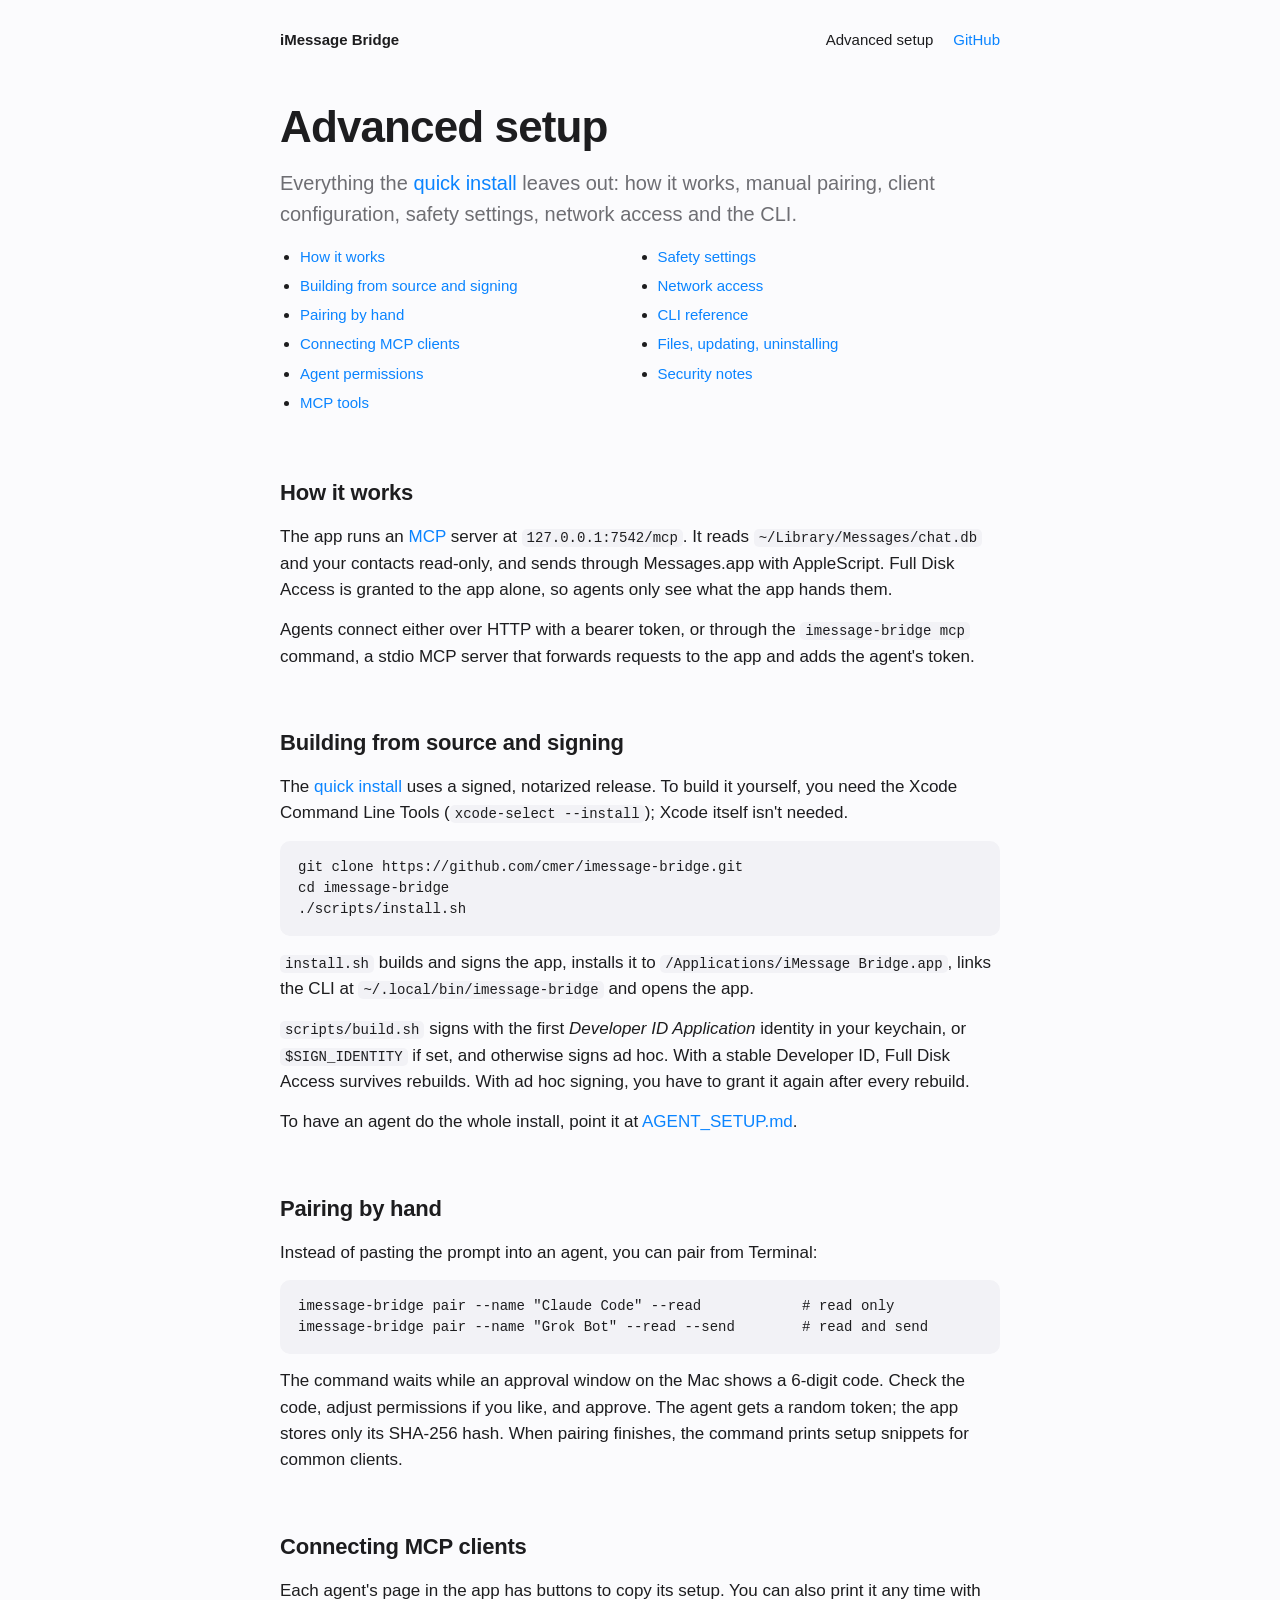
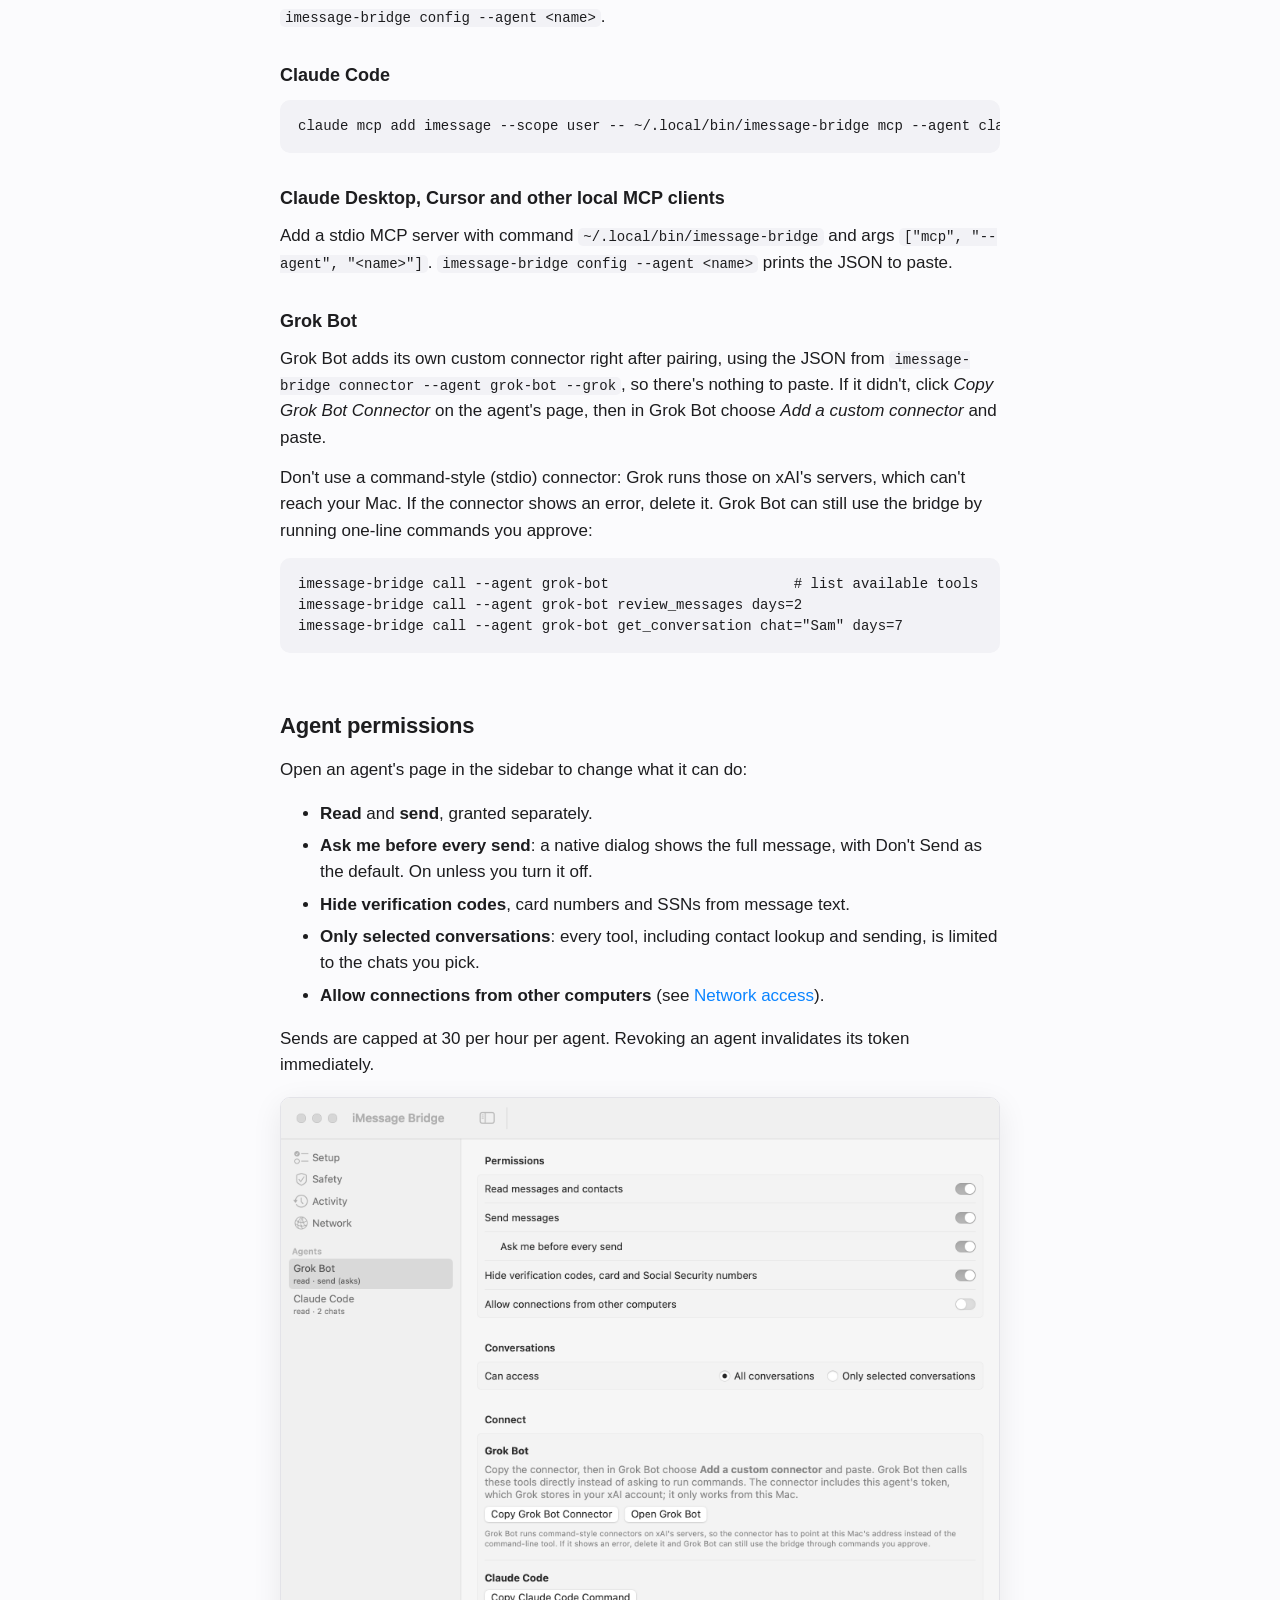
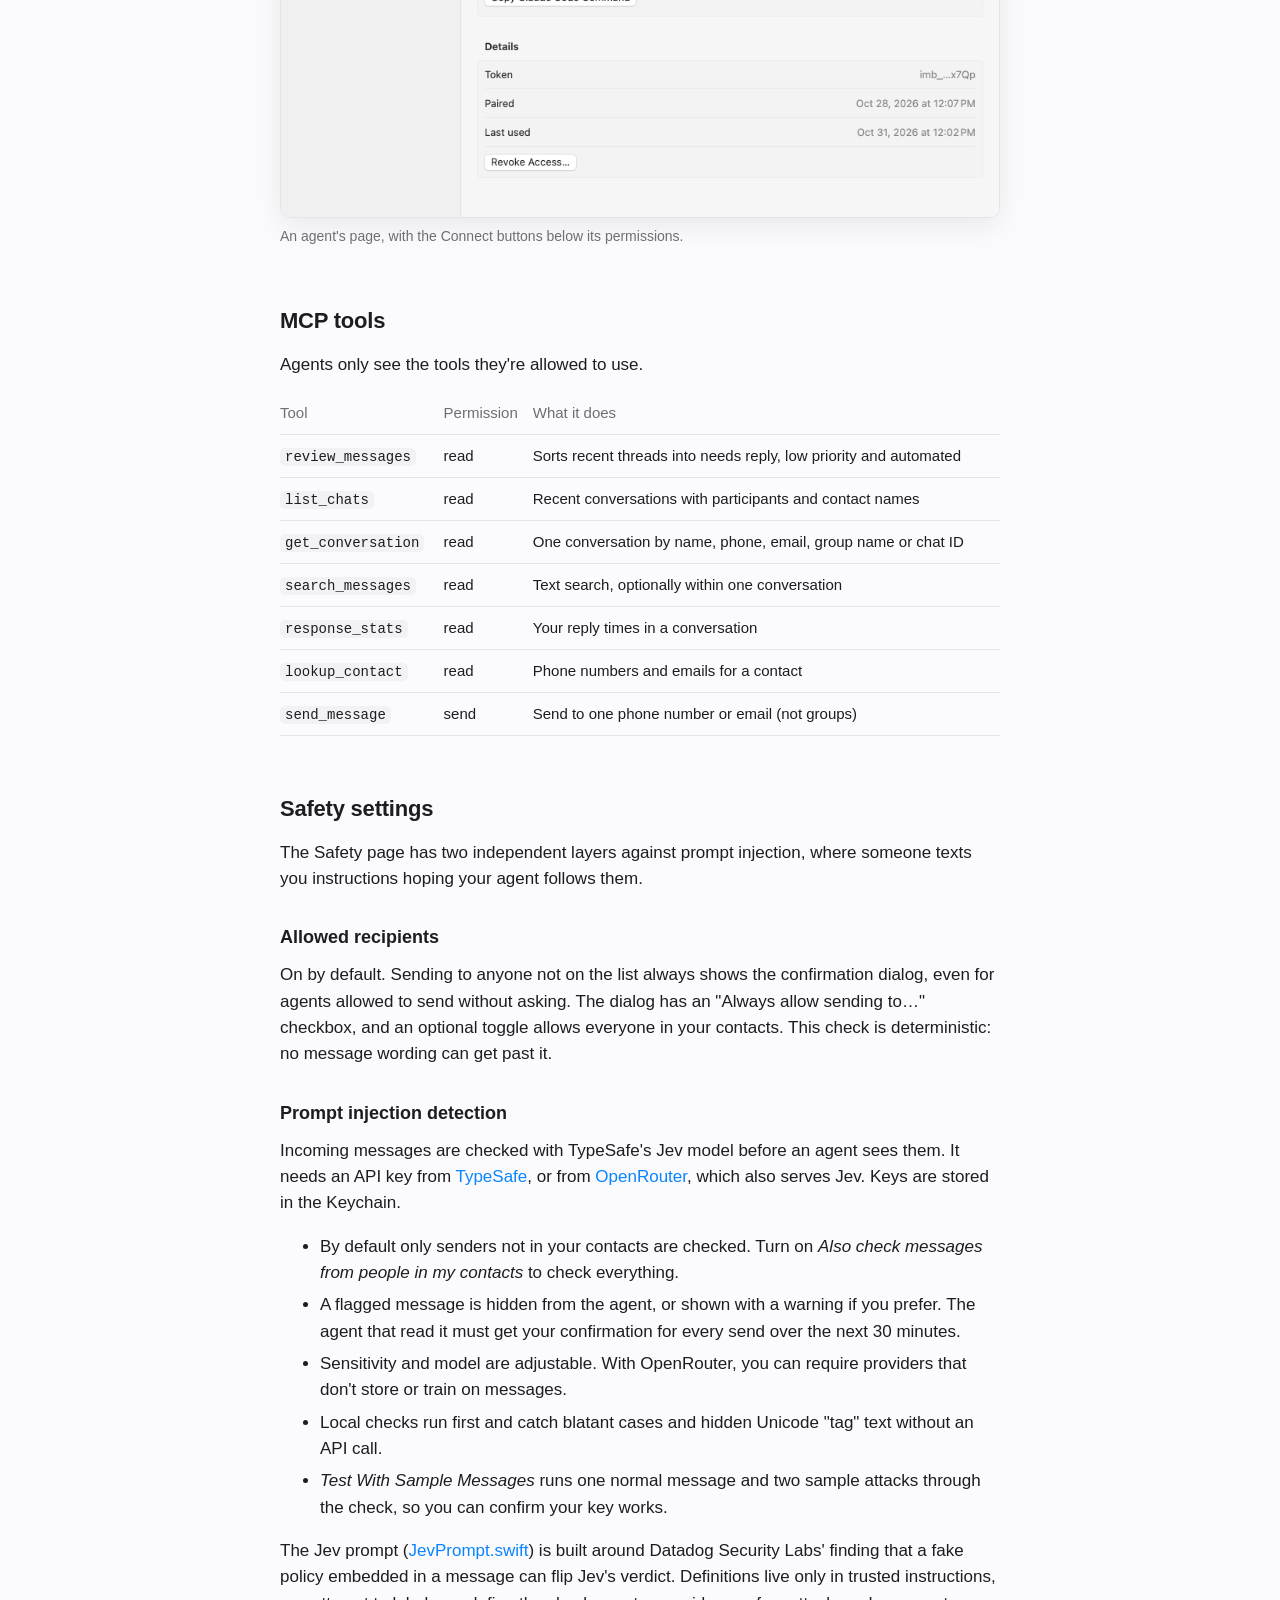
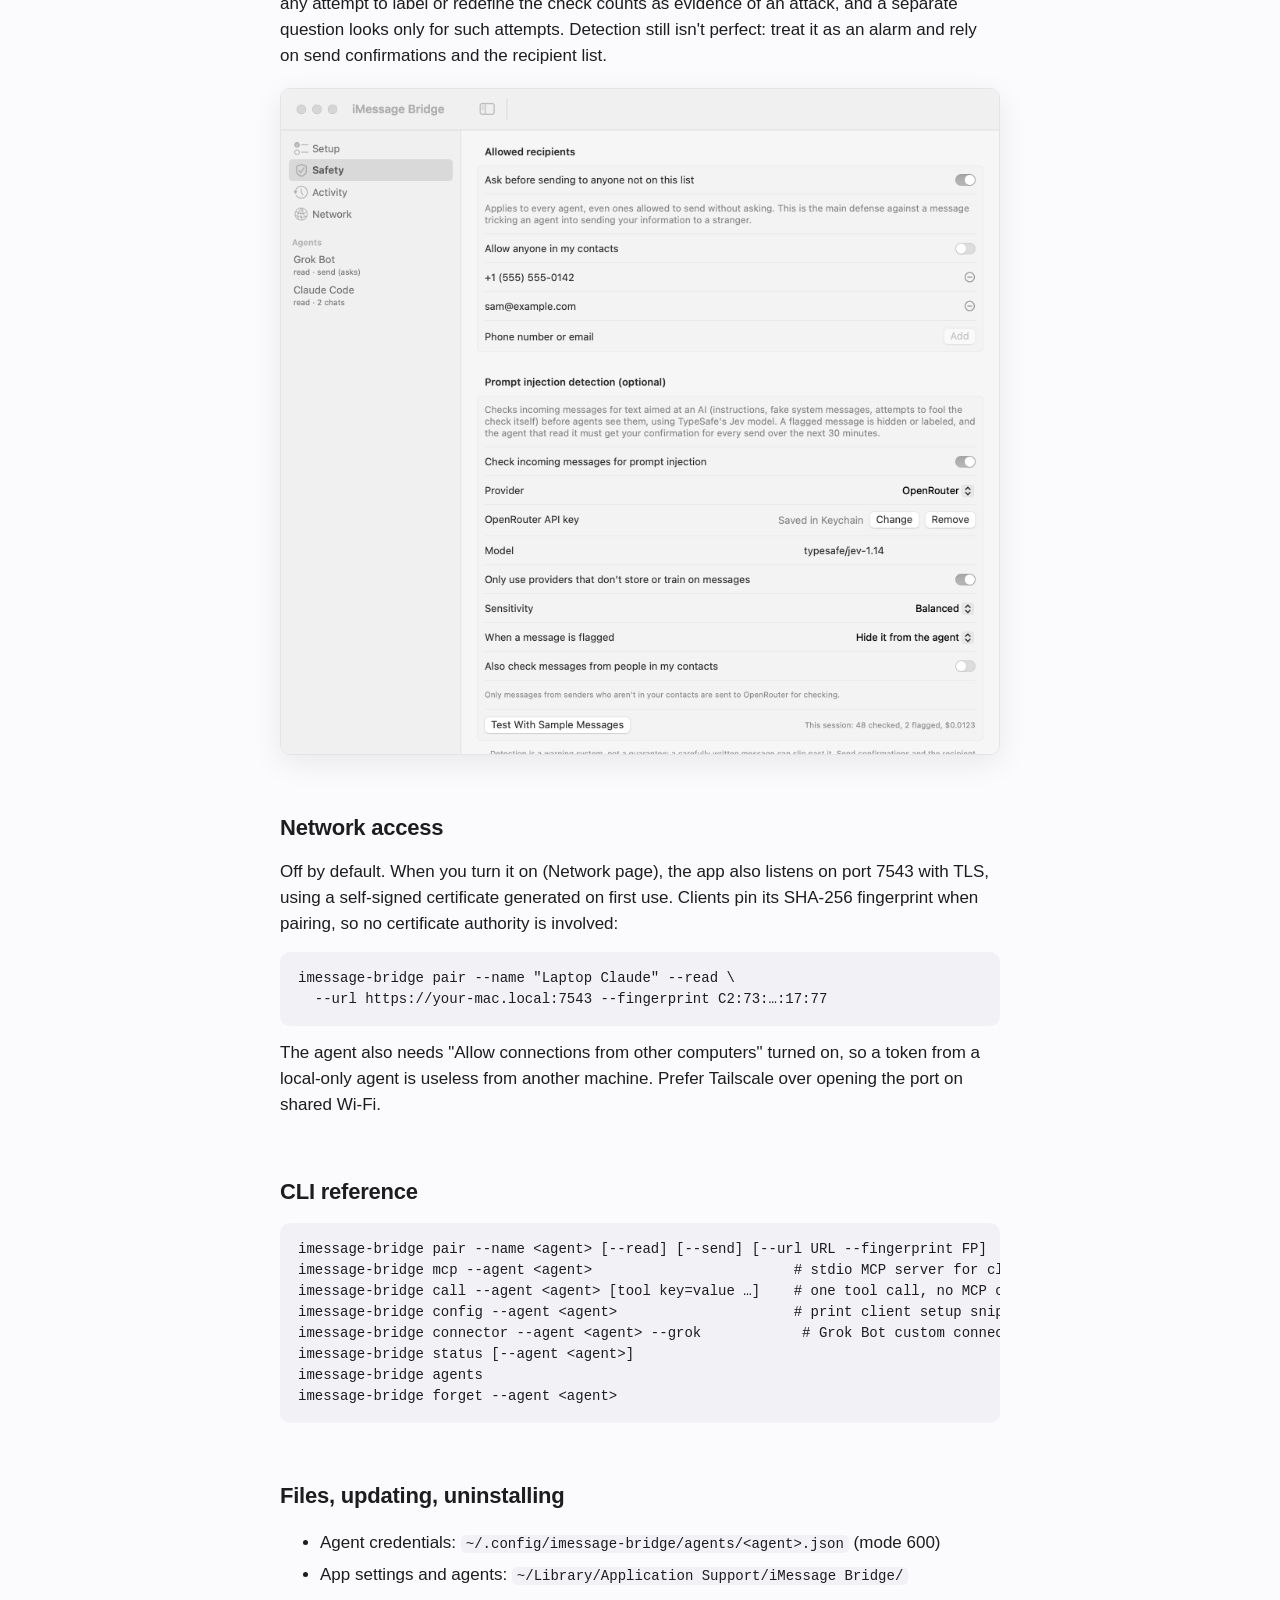
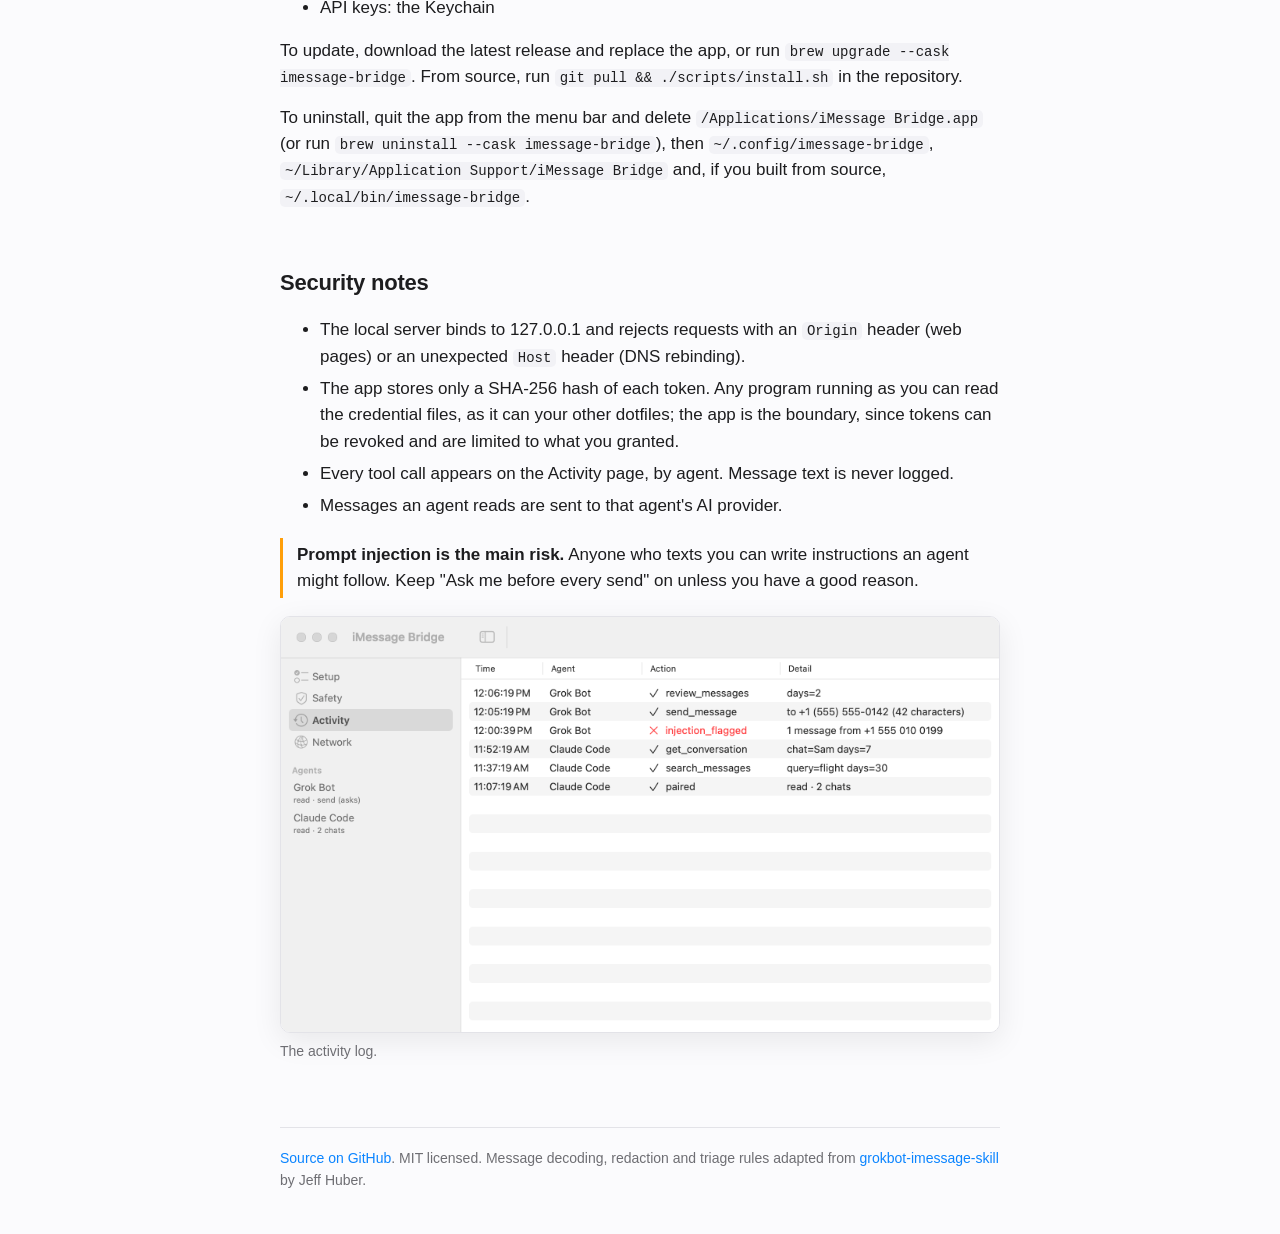
==== docs/advanced.html @ 2e33c3bb "Ship releases as a DMG with a Homebrew cask - release.sh builds a signed, notarized DMG instead of a" ====
<!doctype html>
<html lang="en">
<head>
<meta charset="utf-8">
<meta name="viewport" content="width=device-width, initial-scale=1">
<title>Advanced setup · iMessage Bridge</title>
<meta name="description" content="Manual setup, MCP client configuration, safety settings, network access and CLI reference for iMessage Bridge.">
<link rel="icon" href="data:image/svg+xml,<svg xmlns='http://www.w3.org/2000/svg' viewBox='0 0 100 100'><text y='.9em' font-size='90'>💬</text></svg>">
<link rel="stylesheet" href="style.css">
</head>
<body>
<main>
  <nav>
    <a class="home" href="./">iMessage Bridge</a>
    <a href="advanced.html" aria-current="page">Advanced setup</a>
    <a href="https://github.com/cmer/imessage-bridge">GitHub</a>
  </nav>

  <h1>Advanced setup</h1>
  <p class="lede">Everything the <a href="./">quick install</a> leaves out: how it works, manual pairing, client configuration, safety settings, network access and the CLI.</p>

  <ul class="toc">
    <li><a href="#how">How it works</a></li>
    <li><a href="#install">Building from source and signing</a></li>
    <li><a href="#pair">Pairing by hand</a></li>
    <li><a href="#connect">Connecting MCP clients</a></li>
    <li><a href="#permissions">Agent permissions</a></li>
    <li><a href="#tools">MCP tools</a></li>
    <li><a href="#safety">Safety settings</a></li>
    <li><a href="#network">Network access</a></li>
    <li><a href="#cli">CLI reference</a></li>
    <li><a href="#files">Files, updating, uninstalling</a></li>
    <li><a href="#security">Security notes</a></li>
  </ul>

  <h2 id="how">How it works</h2>
  <p>The app runs an <a href="https://modelcontextprotocol.io">MCP</a> server at <code>127.0.0.1:7542/mcp</code>. It reads <code>~/Library/Messages/chat.db</code> and your contacts read-only, and sends through Messages.app with AppleScript. Full Disk Access is granted to the app alone, so agents only see what the app hands them.</p>
  <p>Agents connect either over HTTP with a bearer token, or through the <code>imessage-bridge mcp</code> command, a stdio MCP server that forwards requests to the app and adds the agent's token.</p>

  <h2 id="install">Building from source and signing</h2>
  <p>The <a href="./#install">quick install</a> uses a signed, notarized release. To build it yourself, you need the Xcode Command Line Tools (<code>xcode-select --install</code>); Xcode itself isn't needed.</p>
  <pre><code>git clone https://github.com/cmer/imessage-bridge.git
cd imessage-bridge
./scripts/install.sh</code></pre>
  <p><code>install.sh</code> builds and signs the app, installs it to <code>/Applications/iMessage Bridge.app</code>, links the CLI at <code>~/.local/bin/imessage-bridge</code> and opens the app.</p>
  <p><code>scripts/build.sh</code> signs with the first <em>Developer ID Application</em> identity in your keychain, or <code>$SIGN_IDENTITY</code> if set, and otherwise signs ad hoc. With a stable Developer ID, Full Disk Access survives rebuilds. With ad hoc signing, you have to grant it again after every rebuild.</p>
  <p>To have an agent do the whole install, point it at <a href="https://github.com/cmer/imessage-bridge/blob/main/AGENT_SETUP.md">AGENT_SETUP.md</a>.</p>

  <h2 id="pair">Pairing by hand</h2>
  <p>Instead of pasting the prompt into an agent, you can pair from Terminal:</p>
  <pre><code>imessage-bridge pair --name "Claude Code" --read            # read only
imessage-bridge pair --name "Grok Bot" --read --send        # read and send</code></pre>
  <p>The command waits while an approval window on the Mac shows a 6-digit code. Check the code, adjust permissions if you like, and approve. The agent gets a random token; the app stores only its SHA-256 hash. When pairing finishes, the command prints setup snippets for common clients.</p>

  <h2 id="connect">Connecting MCP clients</h2>
  <p>Each agent's page in the app has buttons to copy its setup. You can also print it any time with <code>imessage-bridge config --agent &lt;name&gt;</code>.</p>

  <h3>Claude Code</h3>
  <pre><code>claude mcp add imessage --scope user -- ~/.local/bin/imessage-bridge mcp --agent claude-code</code></pre>

  <h3>Claude Desktop, Cursor and other local MCP clients</h3>
  <p>Add a stdio MCP server with command <code>~/.local/bin/imessage-bridge</code> and args <code>["mcp", "--agent", "&lt;name&gt;"]</code>. <code>imessage-bridge config --agent &lt;name&gt;</code> prints the JSON to paste.</p>

  <h3>Grok Bot</h3>
  <p>Grok Bot adds its own custom connector right after pairing, using the JSON from <code>imessage-bridge connector --agent grok-bot --grok</code>, so there's nothing to paste. If it didn't, click <em>Copy Grok Bot Connector</em> on the agent's page, then in Grok Bot choose <em>Add a custom connector</em> and paste.</p>
  <p>Don't use a command-style (stdio) connector: Grok runs those on xAI's servers, which can't reach your Mac. If the connector shows an error, delete it. Grok Bot can still use the bridge by running one-line commands you approve:</p>
  <pre><code>imessage-bridge call --agent grok-bot                      # list available tools
imessage-bridge call --agent grok-bot review_messages days=2
imessage-bridge call --agent grok-bot get_conversation chat="Sam" days=7</code></pre>

  <h2 id="permissions">Agent permissions</h2>
  <p>Open an agent's page in the sidebar to change what it can do:</p>
  <ul>
    <li><strong>Read</strong> and <strong>send</strong>, granted separately.</li>
    <li><strong>Ask me before every send</strong>: a native dialog shows the full message, with Don't Send as the default. On unless you turn it off.</li>
    <li><strong>Hide verification codes</strong>, card numbers and SSNs from message text.</li>
    <li><strong>Only selected conversations</strong>: every tool, including contact lookup and sending, is limited to the chats you pick.</li>
    <li><strong>Allow connections from other computers</strong> (see <a href="#network">Network access</a>).</li>
  </ul>
  <p>Sends are capped at 30 per hour per agent. Revoking an agent invalidates its token immediately.</p>
  <figure class="shot">
    <picture>
      <source srcset="images/agent-dark.png" media="(prefers-color-scheme: dark)">
      <img src="images/agent-light.png" alt="Agent page with permissions, conversations and Connect section" loading="lazy">
    </picture>
    <figcaption>An agent's page, with the Connect buttons below its permissions.</figcaption>
  </figure>

  <h2 id="tools">MCP tools</h2>
  <p>Agents only see the tools they're allowed to use.</p>
  <div class="table-wrap">
  <table>
    <tr><th>Tool</th><th>Permission</th><th>What it does</th></tr>
    <tr><td><code>review_messages</code></td><td>read</td><td>Sorts recent threads into needs reply, low priority and automated</td></tr>
    <tr><td><code>list_chats</code></td><td>read</td><td>Recent conversations with participants and contact names</td></tr>
    <tr><td><code>get_conversation</code></td><td>read</td><td>One conversation by name, phone, email, group name or chat ID</td></tr>
    <tr><td><code>search_messages</code></td><td>read</td><td>Text search, optionally within one conversation</td></tr>
    <tr><td><code>response_stats</code></td><td>read</td><td>Your reply times in a conversation</td></tr>
    <tr><td><code>lookup_contact</code></td><td>read</td><td>Phone numbers and emails for a contact</td></tr>
    <tr><td><code>send_message</code></td><td>send</td><td>Send to one phone number or email (not groups)</td></tr>
  </table>
  </div>

  <h2 id="safety">Safety settings</h2>
  <p>The Safety page has two independent layers against prompt injection, where someone texts you instructions hoping your agent follows them.</p>

  <h3>Allowed recipients</h3>
  <p>On by default. Sending to anyone not on the list always shows the confirmation dialog, even for agents allowed to send without asking. The dialog has an "Always allow sending to…" checkbox, and an optional toggle allows everyone in your contacts. This check is deterministic: no message wording can get past it.</p>

  <h3>Prompt injection detection</h3>
  <p>Incoming messages are checked with TypeSafe's Jev model before an agent sees them. It needs an API key from <a href="https://typesafe.ai">TypeSafe</a>, or from <a href="https://openrouter.ai">OpenRouter</a>, which also serves Jev. Keys are stored in the Keychain.</p>
  <ul>
    <li>By default only senders not in your contacts are checked. Turn on <em>Also check messages from people in my contacts</em> to check everything.</li>
    <li>A flagged message is hidden from the agent, or shown with a warning if you prefer. The agent that read it must get your confirmation for every send over the next 30 minutes.</li>
    <li>Sensitivity and model are adjustable. With OpenRouter, you can require providers that don't store or train on messages.</li>
    <li>Local checks run first and catch blatant cases and hidden Unicode "tag" text without an API call.</li>
    <li><em>Test With Sample Messages</em> runs one normal message and two sample attacks through the check, so you can confirm your key works.</li>
  </ul>
  <p>The Jev prompt (<a href="https://github.com/cmer/imessage-bridge/blob/main/Sources/BridgeCore/JevPrompt.swift">JevPrompt.swift</a>) is built around Datadog Security Labs' finding that a fake policy embedded in a message can flip Jev's verdict. Definitions live only in trusted instructions, any attempt to label or redefine the check counts as evidence of an attack, and a separate question looks only for such attempts. Detection still isn't perfect: treat it as an alarm and rely on send confirmations and the recipient list.</p>
  <figure class="shot">
    <picture>
      <source srcset="images/safety-dark.png" media="(prefers-color-scheme: dark)">
      <img src="images/safety-light.png" alt="Safety page with allowed recipients and prompt injection detection settings" loading="lazy">
    </picture>
  </figure>

  <h2 id="network">Network access</h2>
  <p>Off by default. When you turn it on (Network page), the app also listens on port 7543 with TLS, using a self-signed certificate generated on first use. Clients pin its SHA-256 fingerprint when pairing, so no certificate authority is involved:</p>
  <pre><code>imessage-bridge pair --name "Laptop Claude" --read \
  --url https://your-mac.local:7543 --fingerprint C2:73:…:17:77</code></pre>
  <p>The agent also needs "Allow connections from other computers" turned on, so a token from a local-only agent is useless from another machine. Prefer Tailscale over opening the port on shared Wi-Fi.</p>

  <h2 id="cli">CLI reference</h2>
  <pre><code>imessage-bridge pair --name &lt;agent&gt; [--read] [--send] [--url URL --fingerprint FP]
imessage-bridge mcp --agent &lt;agent&gt;                        # stdio MCP server for clients
imessage-bridge call --agent &lt;agent&gt; [tool key=value …]    # one tool call, no MCP client needed
imessage-bridge config --agent &lt;agent&gt;                     # print client setup snippets
imessage-bridge connector --agent &lt;agent&gt; --grok            # Grok Bot custom connector JSON
imessage-bridge status [--agent &lt;agent&gt;]
imessage-bridge agents
imessage-bridge forget --agent &lt;agent&gt;</code></pre>

  <h2 id="files">Files, updating, uninstalling</h2>
  <ul>
    <li>Agent credentials: <code>~/.config/imessage-bridge/agents/&lt;agent&gt;.json</code> (mode 600)</li>
    <li>App settings and agents: <code>~/Library/Application Support/iMessage Bridge/</code></li>
    <li>API keys: the Keychain</li>
  </ul>
  <p>To update, download the latest release and replace the app, or run <code>brew upgrade --cask imessage-bridge</code>. From source, run <code>git pull &amp;&amp; ./scripts/install.sh</code> in the repository.</p>
  <p>To uninstall, quit the app from the menu bar and delete <code>/Applications/iMessage Bridge.app</code> (or run <code>brew uninstall --cask imessage-bridge</code>), then <code>~/.config/imessage-bridge</code>, <code>~/Library/Application Support/iMessage Bridge</code> and, if you built from source, <code>~/.local/bin/imessage-bridge</code>.</p>

  <h2 id="security">Security notes</h2>
  <ul>
    <li>The local server binds to 127.0.0.1 and rejects requests with an <code>Origin</code> header (web pages) or an unexpected <code>Host</code> header (DNS rebinding).</li>
    <li>The app stores only a SHA-256 hash of each token. Any program running as you can read the credential files, as it can your other dotfiles; the app is the boundary, since tokens can be revoked and are limited to what you granted.</li>
    <li>Every tool call appears on the Activity page, by agent. Message text is never logged.</li>
    <li>Messages an agent reads are sent to that agent's AI provider.</li>
  </ul>
  <p class="warn"><strong>Prompt injection is the main risk.</strong> Anyone who texts you can write instructions an agent might follow. Keep "Ask me before every send" on unless you have a good reason.</p>
  <figure class="shot">
    <picture>
      <source srcset="images/activity-dark.png" media="(prefers-color-scheme: dark)">
      <img src="images/activity-light.png" alt="Activity log listing tool calls by agent" loading="lazy">
    </picture>
    <figcaption>The activity log.</figcaption>
  </figure>

  <footer>
    <a href="https://github.com/cmer/imessage-bridge">Source on GitHub</a>. MIT licensed. Message decoding, redaction and triage rules adapted from
    <a href="https://github.com/jeffhuber/grokbot-imessage-skill">grokbot-imessage-skill</a> by Jeff Huber.
  </footer>
</main>
</body>
</html>
---- docs/style.css ----
:root {
  --bg: #fbfbfd;
  --fg: #1d1d1f;
  --muted: #6e6e73;
  --line: #e3e3e8;
  --card: #ffffff;
  --accent: #0a84ff;
  --code-bg: #f2f2f6;
}
@media (prefers-color-scheme: dark) {
  :root {
    --bg: #111113;
    --fg: #f5f5f7;
    --muted: #a1a1a6;
    --line: #2c2c30;
    --card: #1a1a1d;
    --accent: #4aa3ff;
    --code-bg: #1f1f23;
  }
}
* { box-sizing: border-box; }
body {
  margin: 0;
  background: var(--bg);
  color: var(--fg);
  font: 17px/1.55 -apple-system, BlinkMacSystemFont, "SF Pro Text", "Helvetica Neue", Arial, sans-serif;
  -webkit-font-smoothing: antialiased;
}
main { max-width: 760px; margin: 0 auto; padding: 28px 20px 48px; }
nav { display: flex; gap: 20px; align-items: center; font-size: 15px; margin-bottom: 52px; }
nav .home { color: var(--fg); font-weight: 600; margin-right: auto; }
nav a[aria-current] { color: var(--fg); }
h1 { font-size: 44px; line-height: 1.1; letter-spacing: -0.02em; margin: 0 0 16px; }
h2 { font-size: 22px; letter-spacing: -0.01em; margin: 56px 0 14px; }
p { margin: 0 0 14px; }
.lede { font-size: 20px; color: var(--muted); max-width: 36em; }
a { color: var(--accent); text-decoration: none; }
a:hover { text-decoration: underline; }
code, pre { font: 14px/1.5 ui-monospace, "SF Mono", Menlo, monospace; }
code { background: var(--code-bg); padding: 1px 5px; border-radius: 5px; }
pre {
  background: var(--code-bg);
  padding: 16px 18px;
  border-radius: 10px;
  overflow-x: auto;
  margin: 0 0 14px;
}
pre code { background: none; padding: 0; }
.features {
  display: grid;
  grid-template-columns: repeat(auto-fit, minmax(300px, 1fr));
  gap: 12px;
  margin-top: 8px;
}
.feature {
  background: var(--card);
  border: 1px solid var(--line);
  border-radius: 12px;
  padding: 16px 18px;
}
.feature strong { display: block; margin-bottom: 4px; }
.feature span { color: var(--muted); font-size: 15px; }
table { width: 100%; border-collapse: collapse; font-size: 15px; }
th, td { text-align: left; padding: 9px 10px 9px 0; border-bottom: 1px solid var(--line); vertical-align: top; }
th { color: var(--muted); font-weight: 500; }
td:first-child { white-space: nowrap; }
.table-wrap { overflow-x: auto; }
ol { padding-left: 22px; }
li { margin-bottom: 6px; }
.warn {
  border-left: 3px solid #ff9f0a;
  padding: 4px 0 4px 14px;
  margin: 18px 0;
}
.shot { margin: 18px 0 26px; }
.shot picture, .shot img { display: block; width: 100%; height: auto; }
.shot img { border-radius: 10px; border: 1px solid var(--line); box-shadow: 0 8px 30px rgba(0,0,0,.08); }
.shot.narrow img { max-width: 420px; }
.shot figcaption { color: var(--muted); font-size: 14px; margin-top: 8px; }
.steps { counter-reset: step; list-style: none; padding: 0; }
.steps > li { counter-increment: step; position: relative; padding-left: 44px; margin-bottom: 34px; }
.steps > li::before {
  content: counter(step); position: absolute; left: 0; top: 0;
  width: 30px; height: 30px; border-radius: 50%; background: var(--accent); color: #fff;
  font-weight: 600; font-size: 15px; display: flex; align-items: center; justify-content: center;
}
.steps h3 { font-size: 18px; margin: 2px 0 8px; }
footer {
  margin-top: 64px;
  padding-top: 20px;
  border-top: 1px solid var(--line);
  color: var(--muted);
  font-size: 14px;
}
.cta {
  display: inline-block; background: #0066cc; color: #fff; font-weight: 600;
  padding: 10px 18px; border-radius: 10px; margin: 10px 10px 0 0;
}
.cta:hover { text-decoration: none; filter: brightness(1.08); }
.cta.secondary { background: var(--code-bg); color: var(--fg); }
.toc { columns: 2; padding-left: 20px; font-size: 15px; }
h3 { font-size: 18px; margin: 32px 0 10px; }
@media (max-width: 520px) {
  nav { margin-bottom: 32px; }
  .toc { columns: 1; }
  h1 { font-size: 34px; }
  .lede { font-size: 18px; }
}
h3 small { font-size: 14px; font-weight: 500; color: var(--muted); }
.toc li { margin: 0; padding-bottom: 6px; break-inside: avoid; }
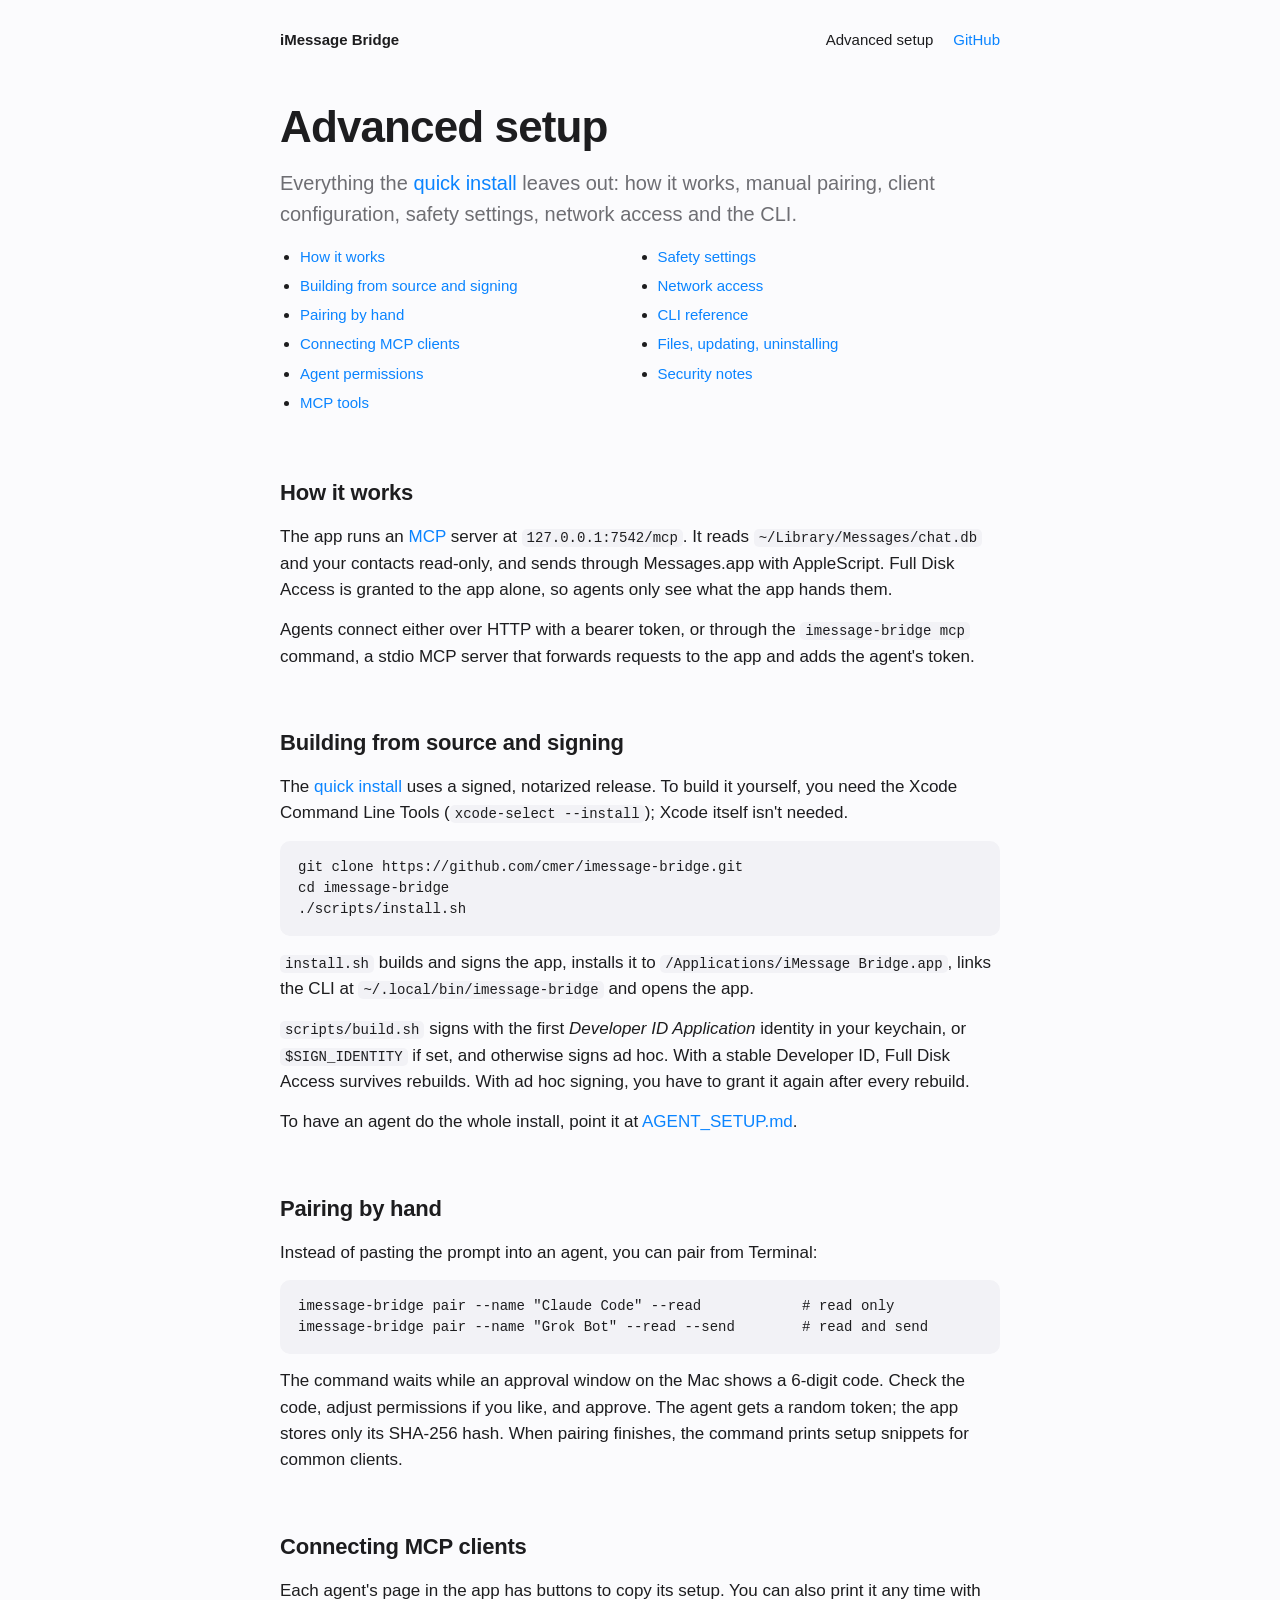
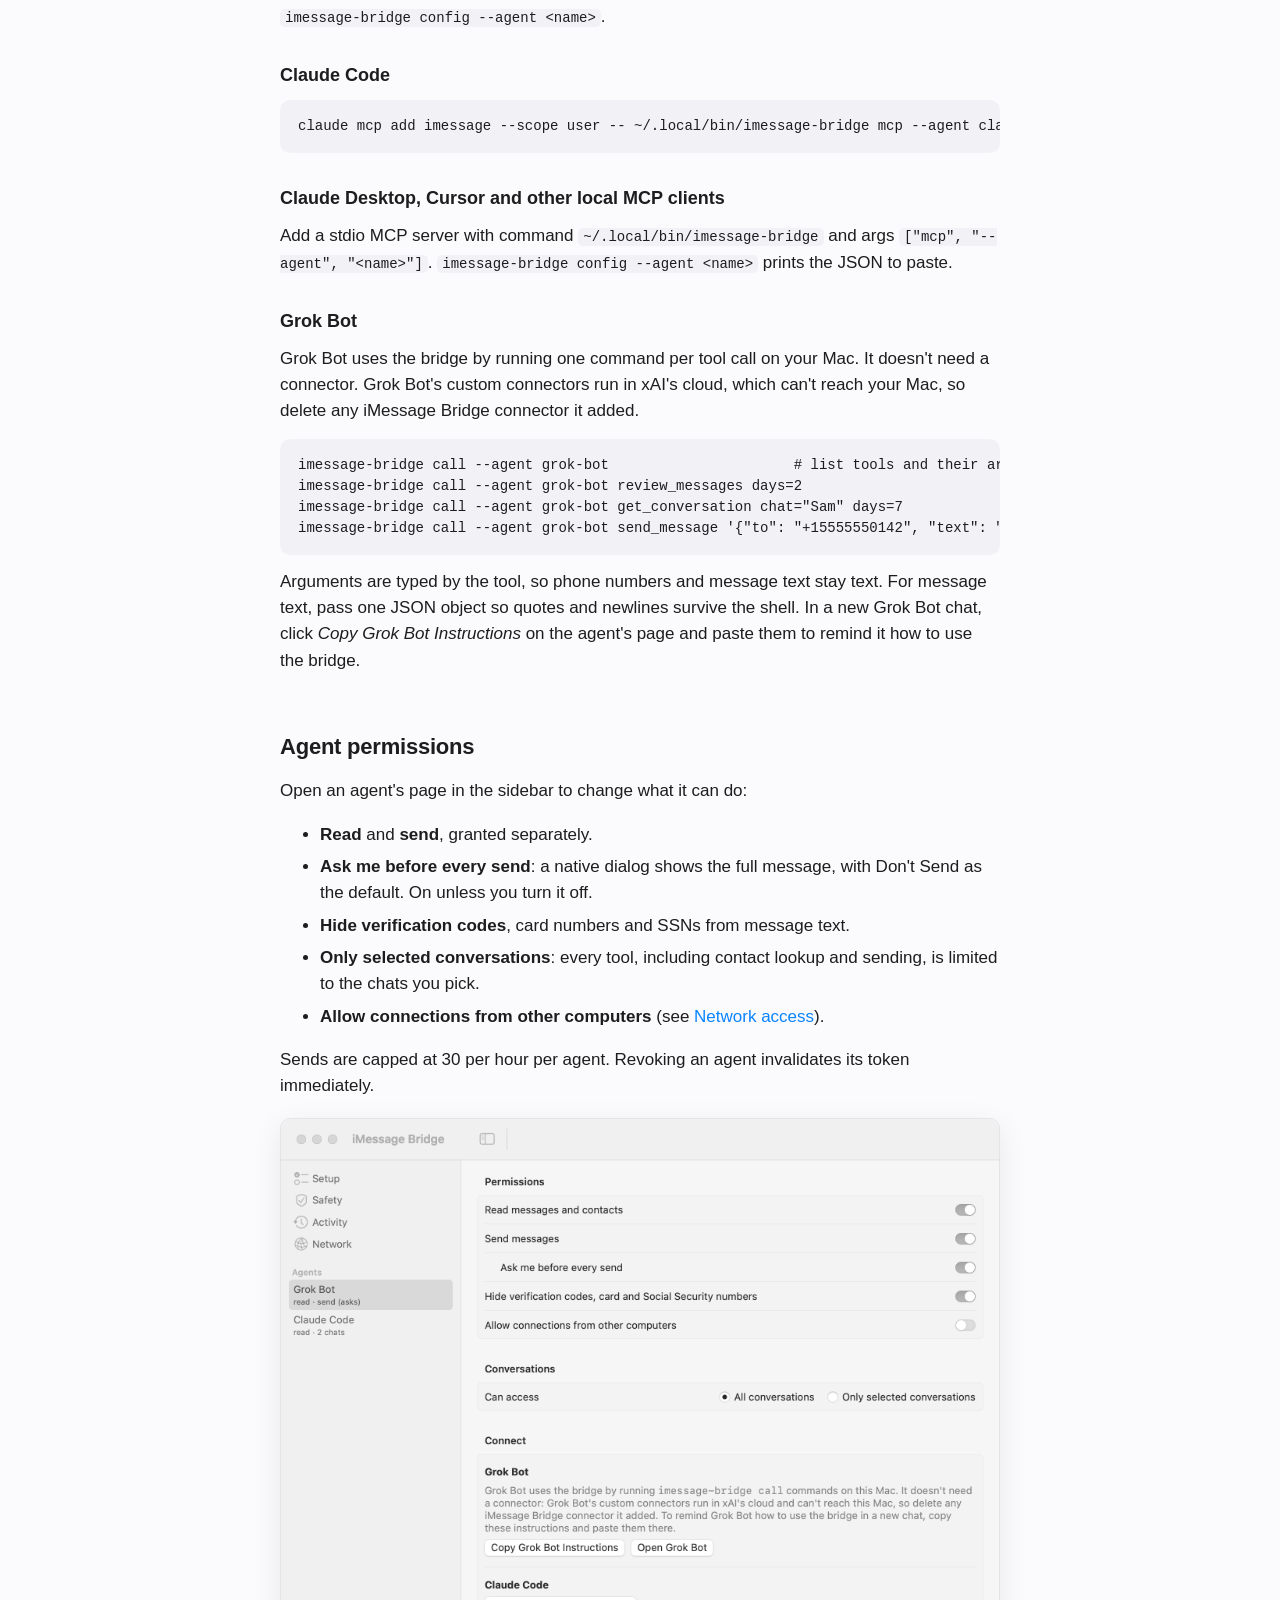
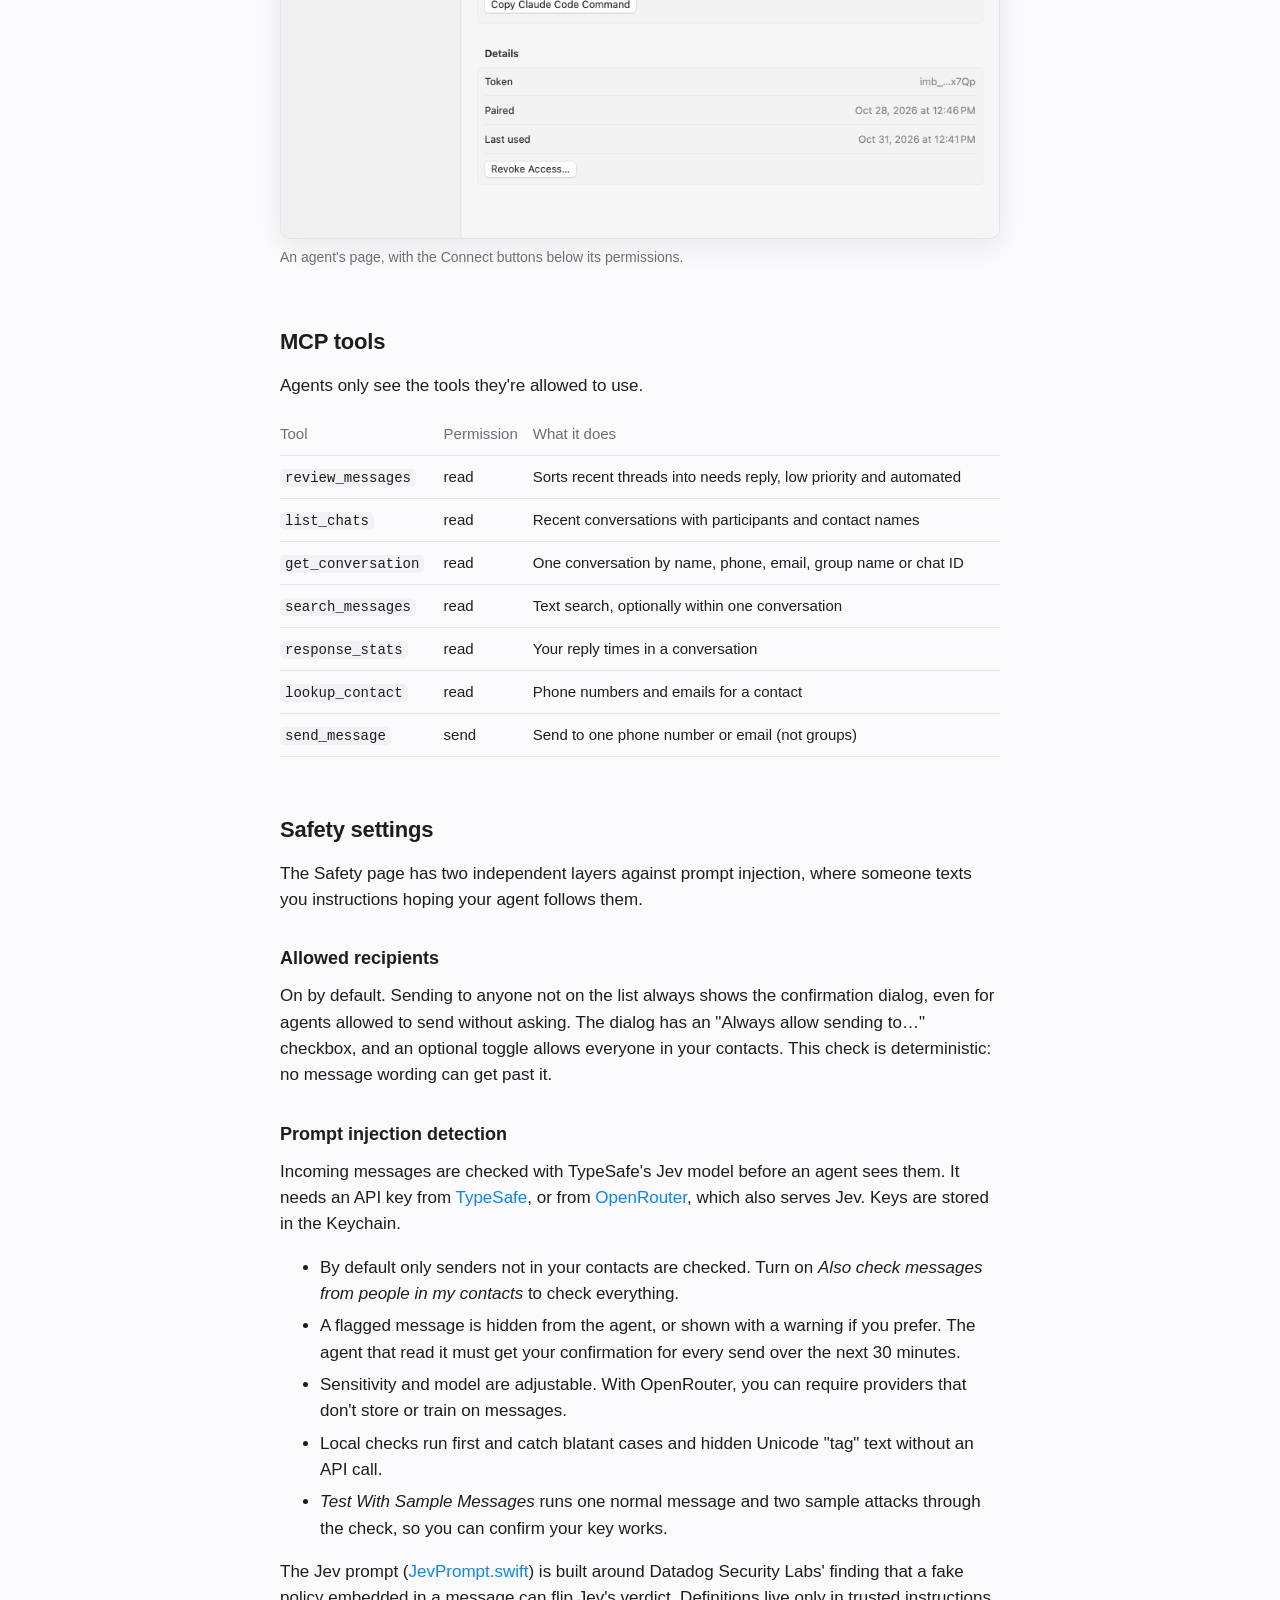
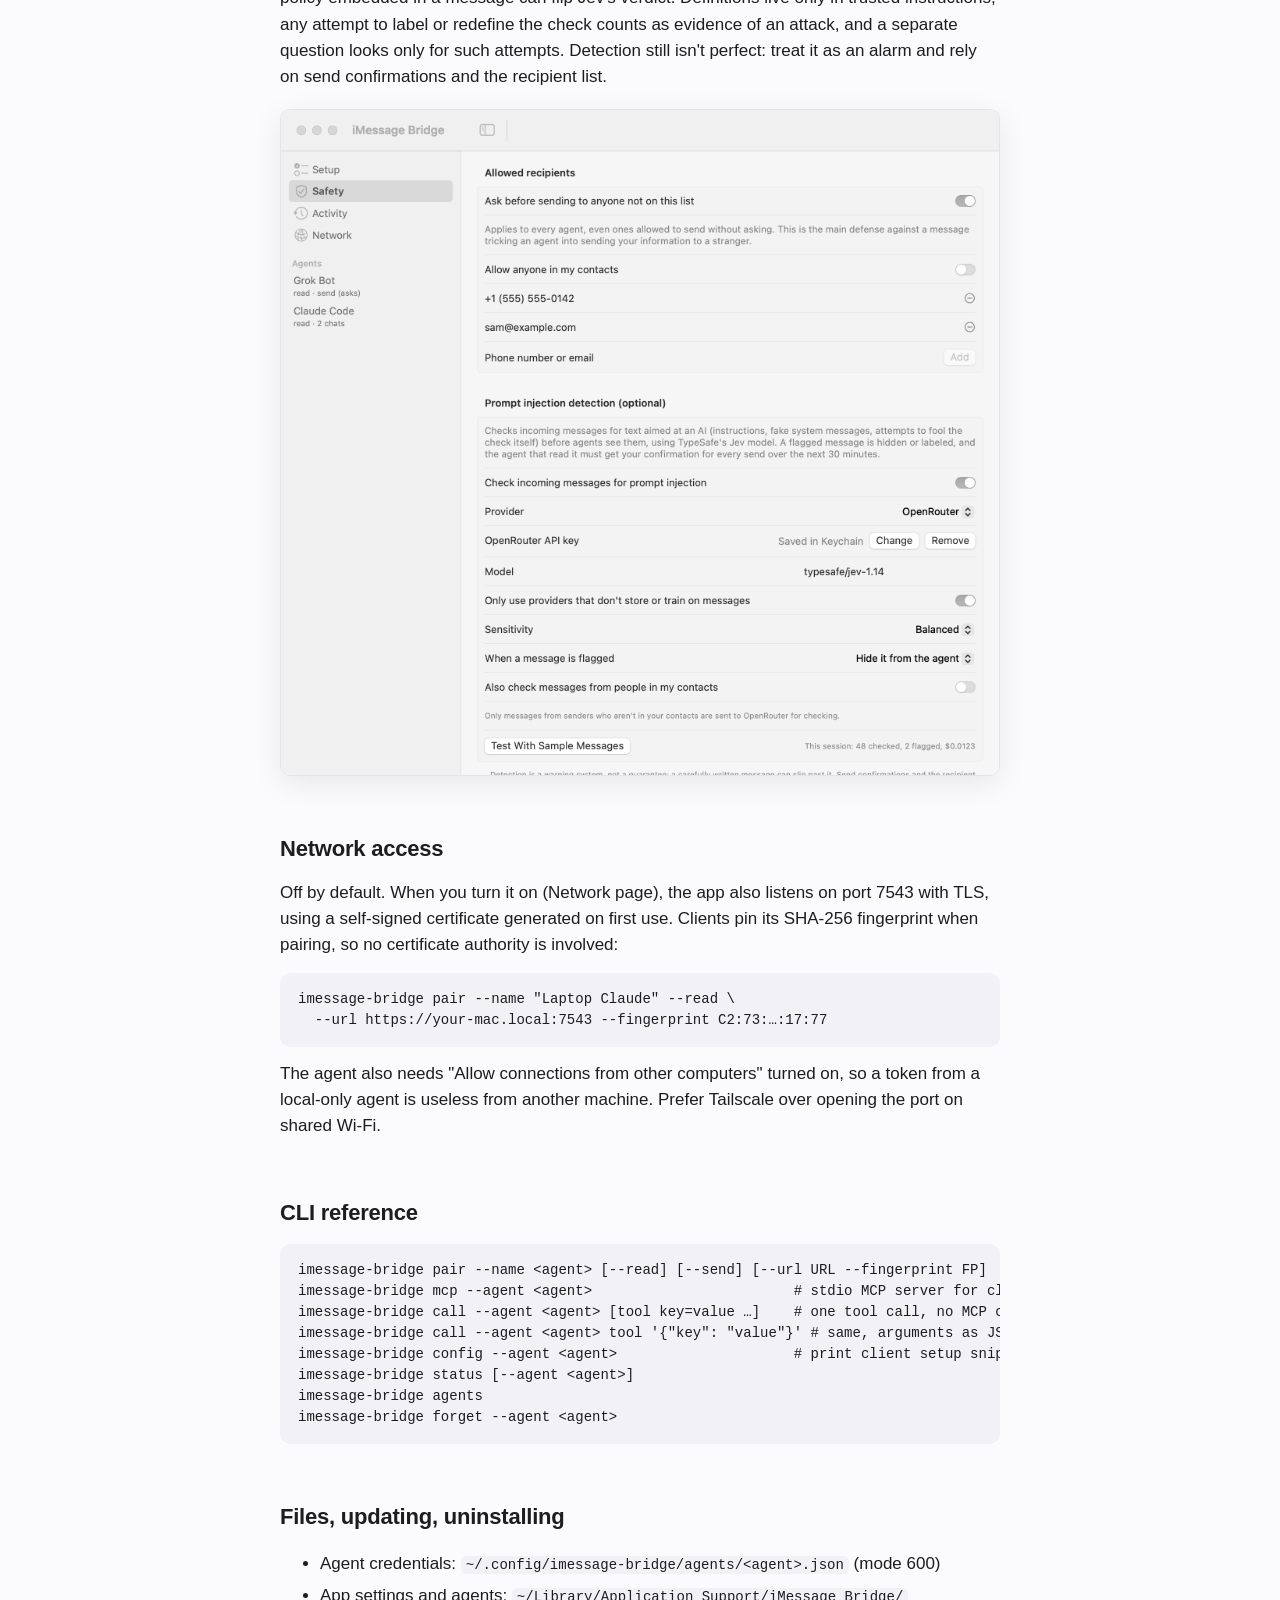
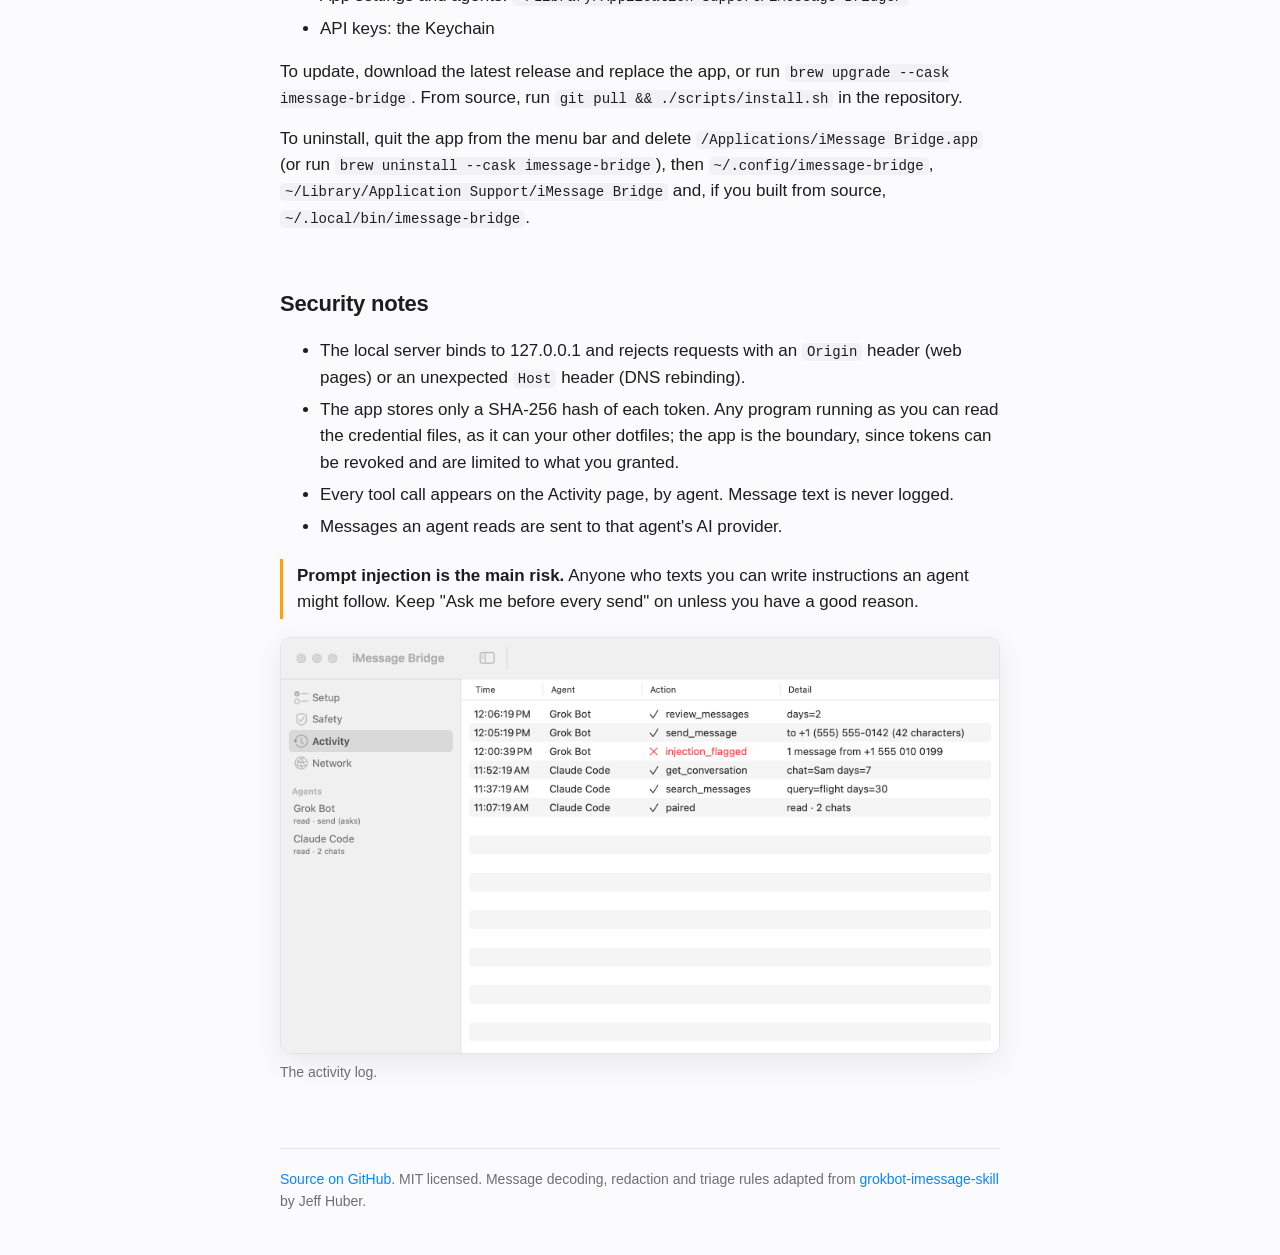
==== commit 597ae9b9: "Grok Bot uses the bridge through `call`, not a connector Grok Bot's custom connectors run in xAI's c" ====
--- a/docs/advanced.html
+++ b/docs/advanced.html
@@ -62,11 +62,12 @@
   <p>Add a stdio MCP server with command <code>~/.local/bin/imessage-bridge</code> and args <code>["mcp", "--agent", "&lt;name&gt;"]</code>. <code>imessage-bridge config --agent &lt;name&gt;</code> prints the JSON to paste.</p>
 
   <h3>Grok Bot</h3>
-  <p>Grok Bot adds its own custom connector right after pairing, using the JSON from <code>imessage-bridge connector --agent grok-bot --grok</code>, so there's nothing to paste. If it didn't, click <em>Copy Grok Bot Connector</em> on the agent's page, then in Grok Bot choose <em>Add a custom connector</em> and paste.</p>
-  <p>Don't use a command-style (stdio) connector: Grok runs those on xAI's servers, which can't reach your Mac. If the connector shows an error, delete it. Grok Bot can still use the bridge by running one-line commands you approve:</p>
-  <pre><code>imessage-bridge call --agent grok-bot                      # list available tools
+  <p>Grok Bot uses the bridge by running one command per tool call on your Mac. It doesn't need a connector. Grok Bot's custom connectors run in xAI's cloud, which can't reach your Mac, so delete any iMessage Bridge connector it added.</p>
+  <pre><code>imessage-bridge call --agent grok-bot                      # list tools and their arguments
 imessage-bridge call --agent grok-bot review_messages days=2
-imessage-bridge call --agent grok-bot get_conversation chat="Sam" days=7</code></pre>
+imessage-bridge call --agent grok-bot get_conversation chat="Sam" days=7
+imessage-bridge call --agent grok-bot send_message '{"to": "+15555550142", "text": "On my way"}'</code></pre>
+  <p>Arguments are typed by the tool, so phone numbers and message text stay text. For message text, pass one JSON object so quotes and newlines survive the shell. In a new Grok Bot chat, click <em>Copy Grok Bot Instructions</em> on the agent's page and paste them to remind it how to use the bridge.</p>
 
   <h2 id="permissions">Agent permissions</h2>
   <p>Open an agent's page in the sidebar to change what it can do:</p>
@@ -134,8 +135,8 @@
   <pre><code>imessage-bridge pair --name &lt;agent&gt; [--read] [--send] [--url URL --fingerprint FP]
 imessage-bridge mcp --agent &lt;agent&gt;                        # stdio MCP server for clients
 imessage-bridge call --agent &lt;agent&gt; [tool key=value …]    # one tool call, no MCP client needed
+imessage-bridge call --agent &lt;agent&gt; tool '{"key": "value"}' # same, arguments as JSON
 imessage-bridge config --agent &lt;agent&gt;                     # print client setup snippets
-imessage-bridge connector --agent &lt;agent&gt; --grok            # Grok Bot custom connector JSON
 imessage-bridge status [--agent &lt;agent&gt;]
 imessage-bridge agents
 imessage-bridge forget --agent &lt;agent&gt;</code></pre>
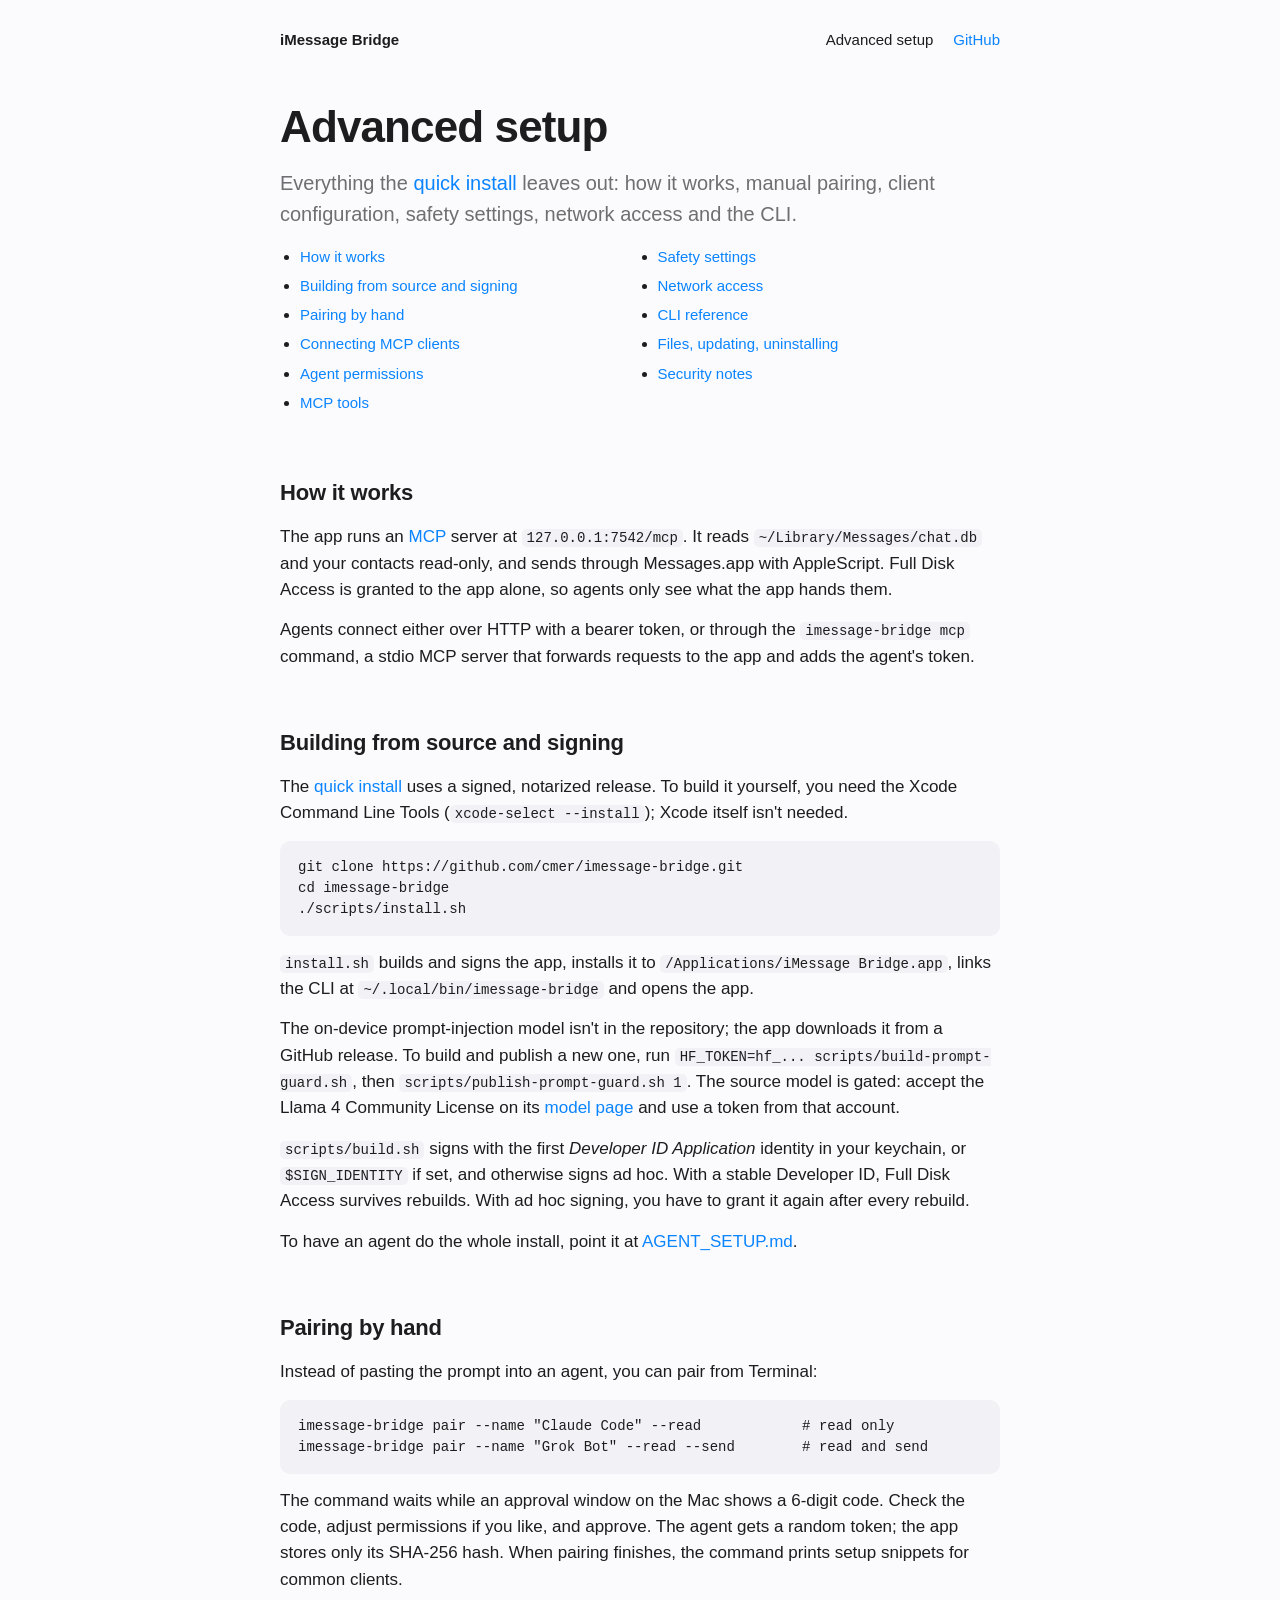
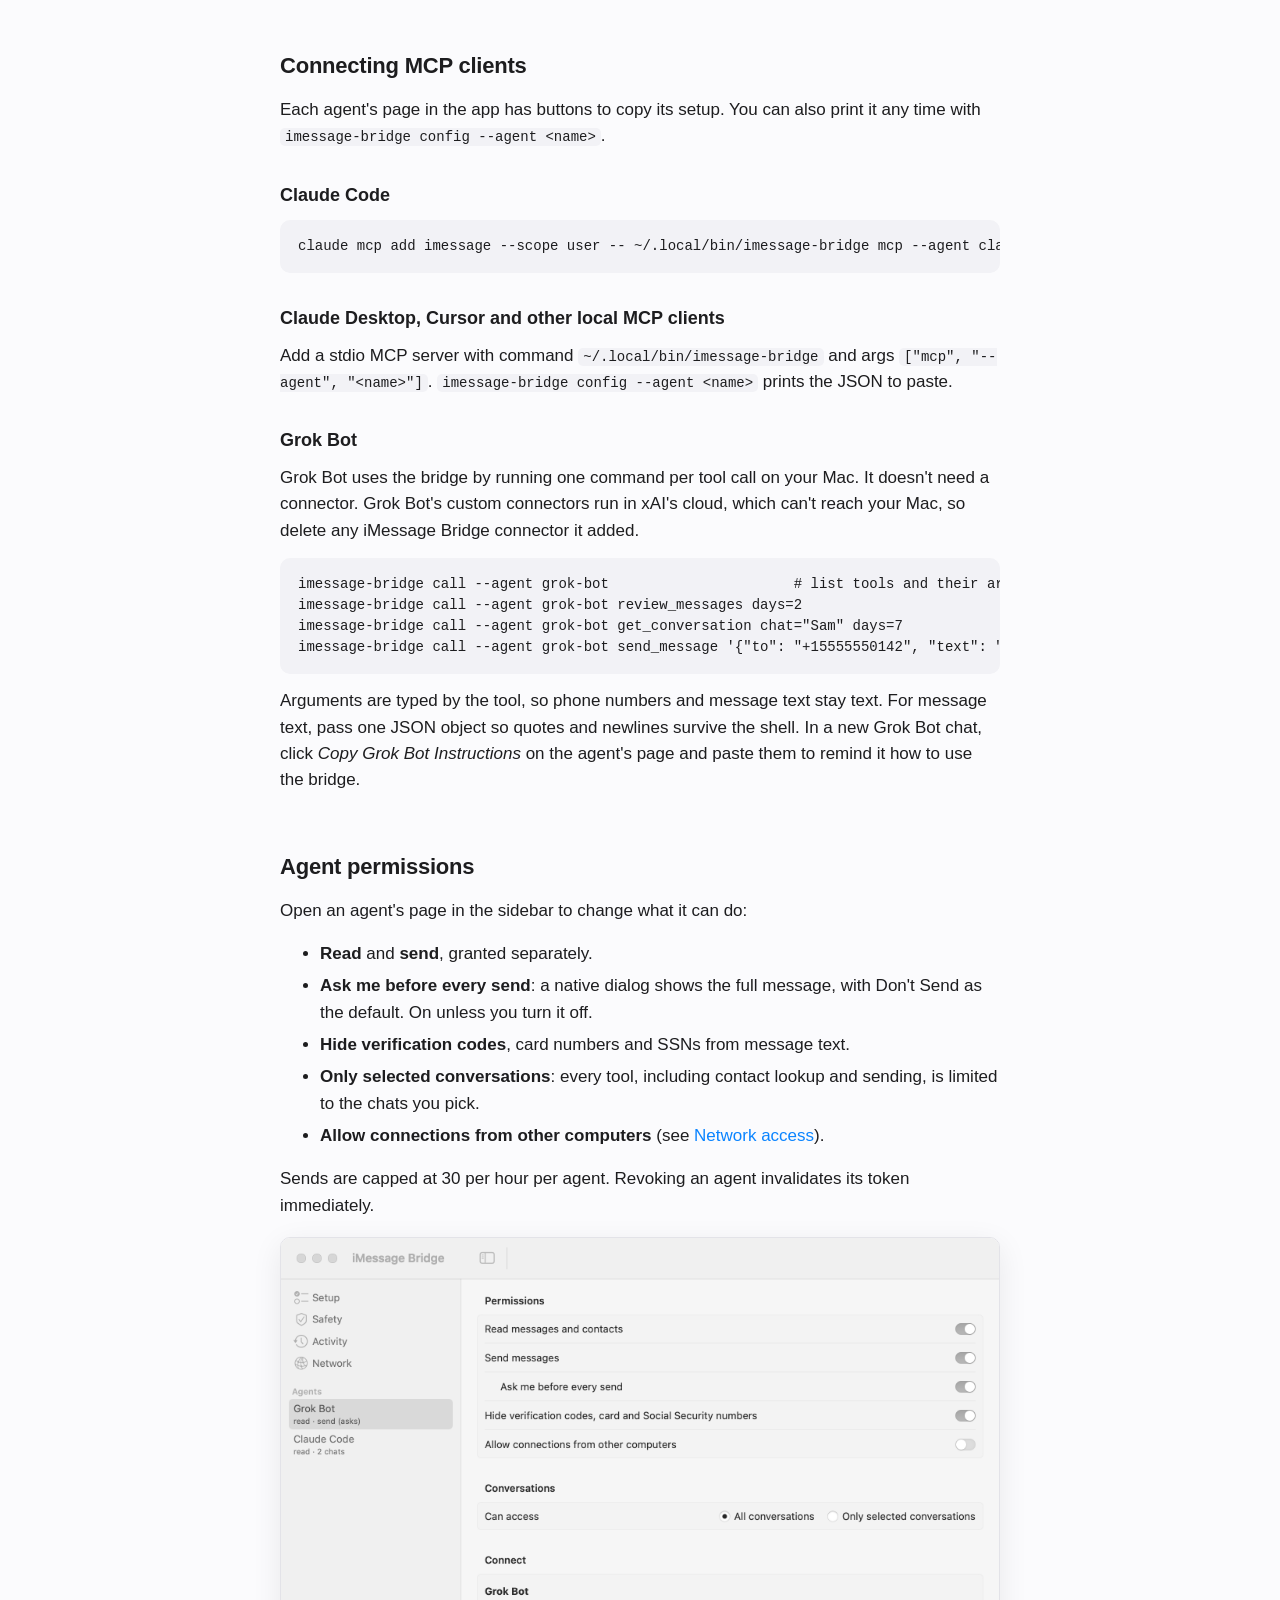
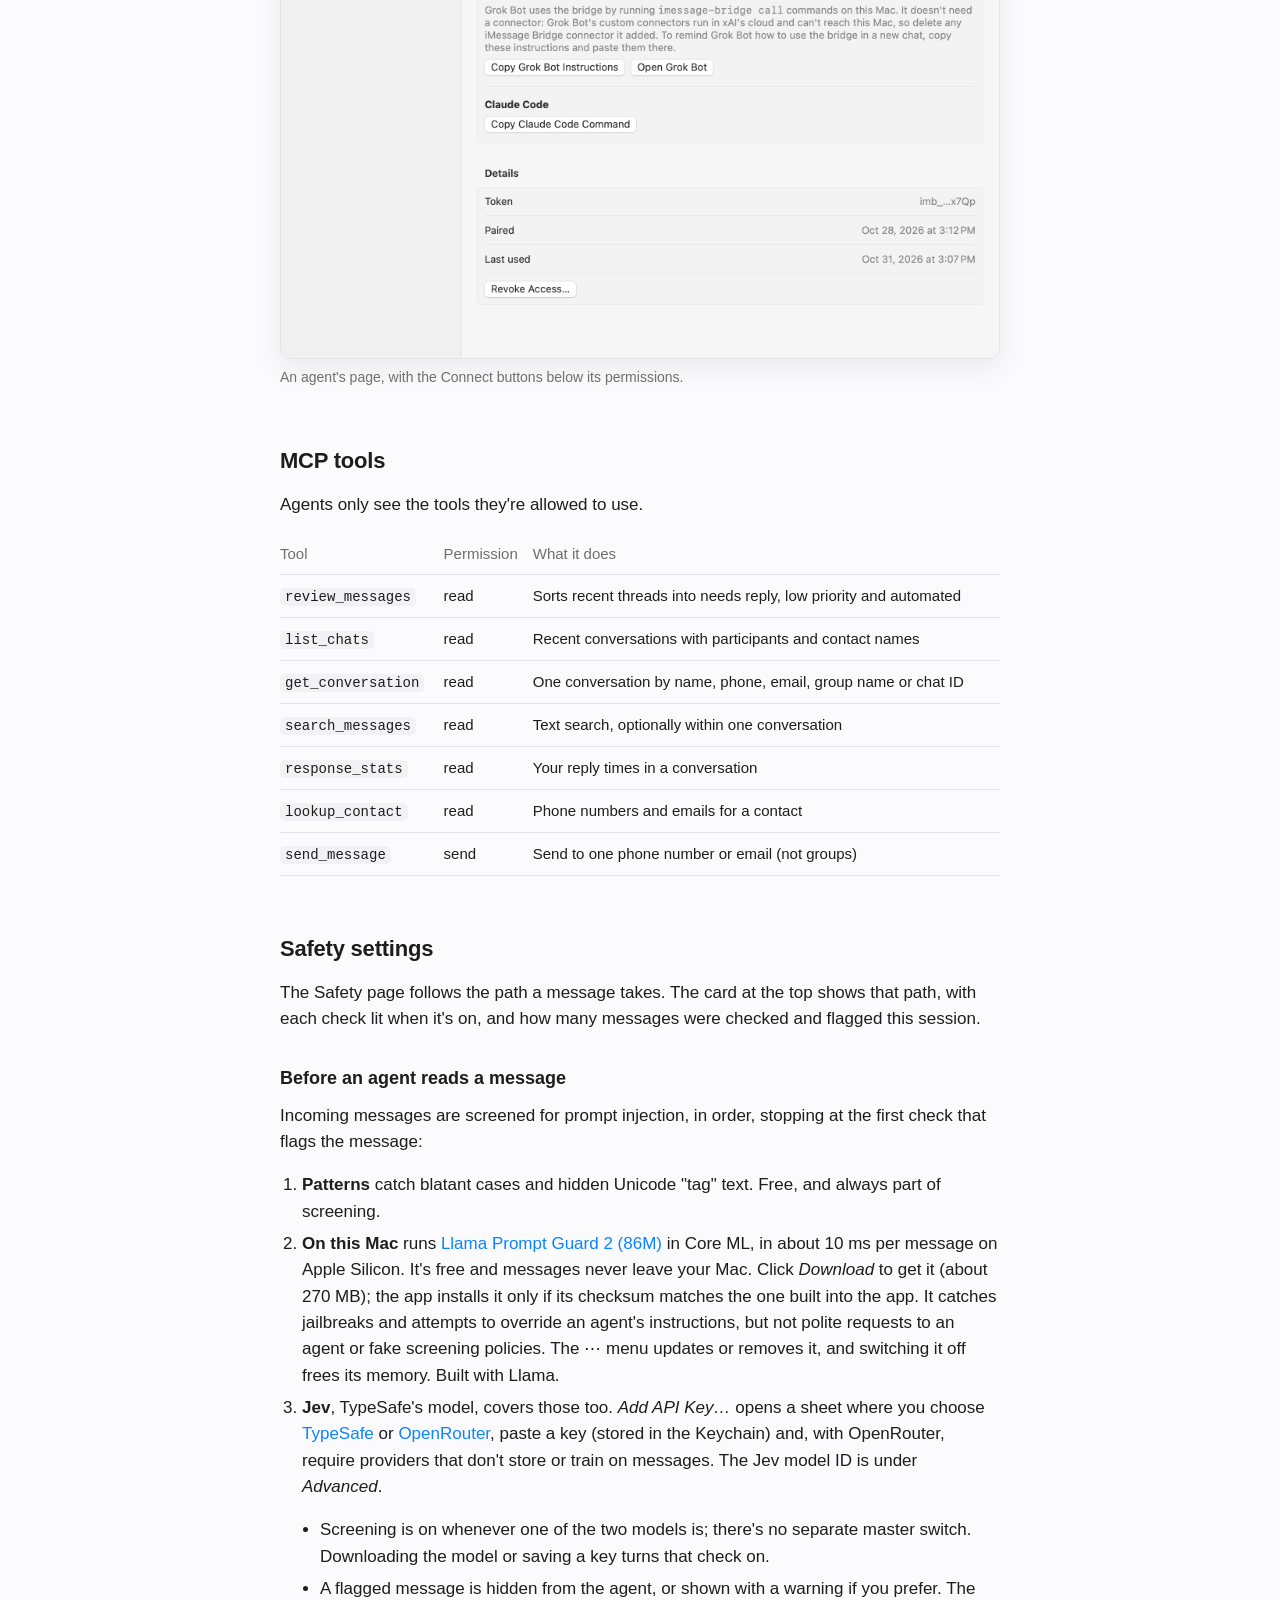
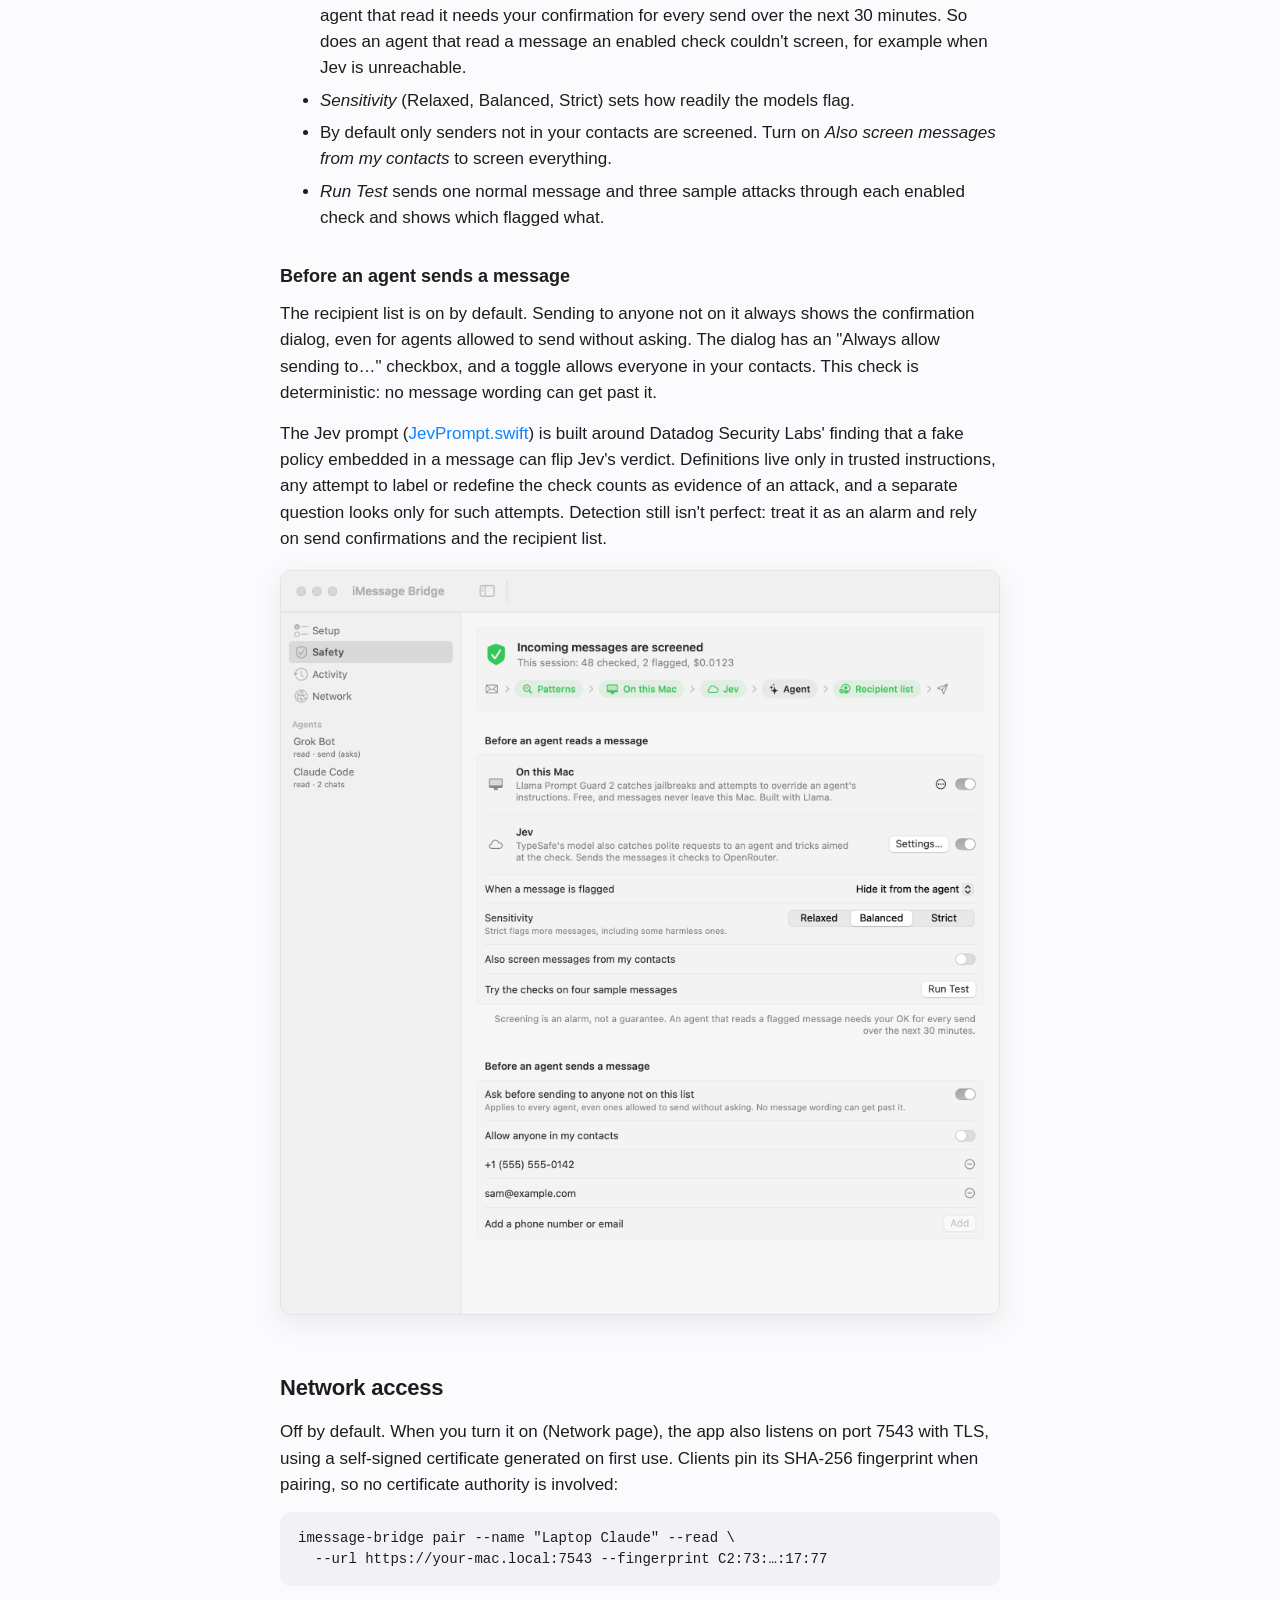
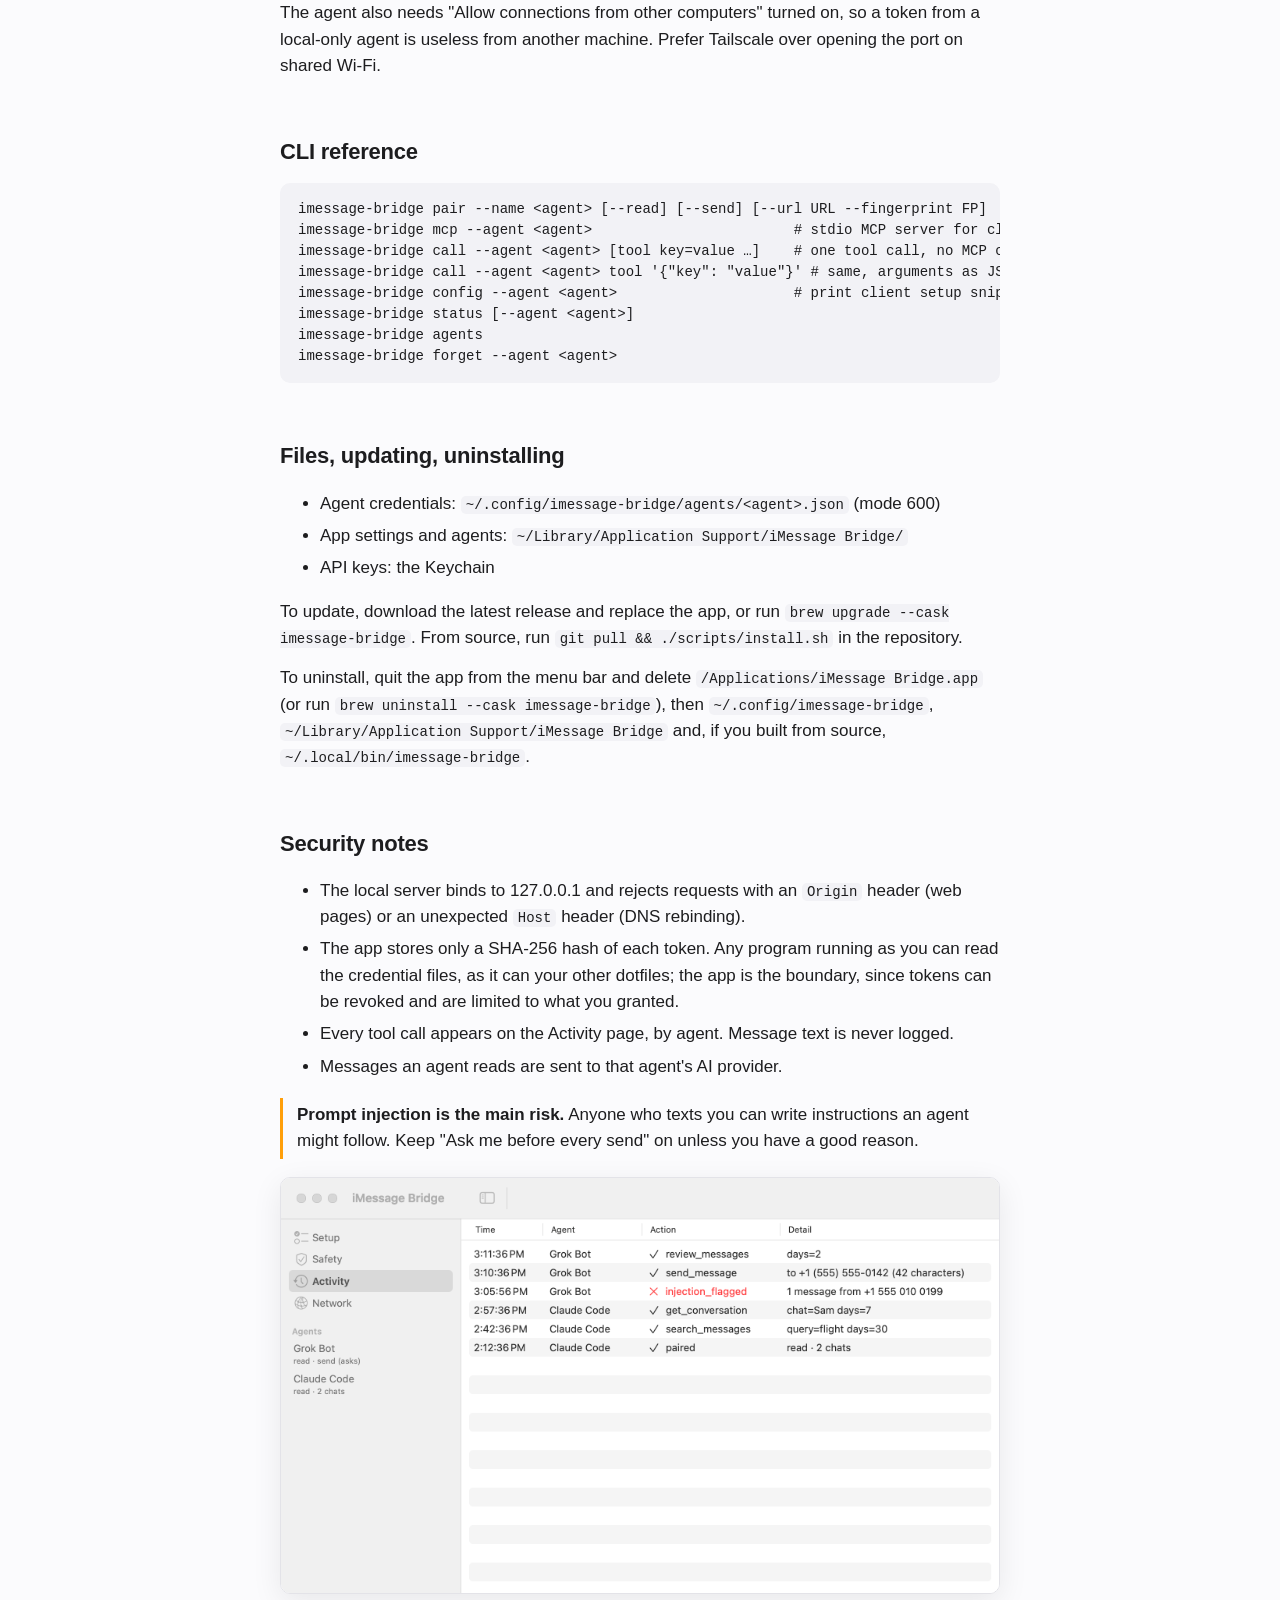
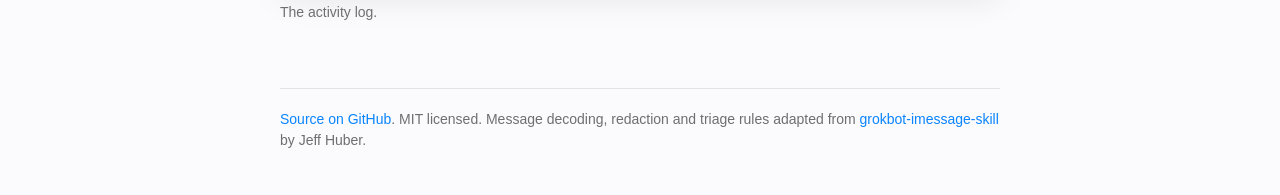
==== commit cb429ceb: "Add on-device Prompt Guard screening and simplify the Safety page Incoming messages now go through t" ====
--- a/docs/advanced.html
+++ b/docs/advanced.html
@@ -43,6 +43,7 @@
 cd imessage-bridge
 ./scripts/install.sh</code></pre>
   <p><code>install.sh</code> builds and signs the app, installs it to <code>/Applications/iMessage Bridge.app</code>, links the CLI at <code>~/.local/bin/imessage-bridge</code> and opens the app.</p>
+  <p>The on-device prompt-injection model isn't in the repository; the app downloads it from a GitHub release. To build and publish a new one, run <code>HF_TOKEN=hf_... scripts/build-prompt-guard.sh</code>, then <code>scripts/publish-prompt-guard.sh 1</code>. The source model is gated: accept the Llama 4 Community License on its <a href="https://huggingface.co/meta-llama/Llama-Prompt-Guard-2-86M">model page</a> and use a token from that account.</p>
   <p><code>scripts/build.sh</code> signs with the first <em>Developer ID Application</em> identity in your keychain, or <code>$SIGN_IDENTITY</code> if set, and otherwise signs ad hoc. With a stable Developer ID, Full Disk Access survives rebuilds. With ad hoc signing, you have to grant it again after every rebuild.</p>
   <p>To have an agent do the whole install, point it at <a href="https://github.com/cmer/imessage-bridge/blob/main/AGENT_SETUP.md">AGENT_SETUP.md</a>.</p>
 
@@ -103,25 +104,31 @@
   </div>
 
   <h2 id="safety">Safety settings</h2>
-  <p>The Safety page has two independent layers against prompt injection, where someone texts you instructions hoping your agent follows them.</p>
+  <p>The Safety page follows the path a message takes. The card at the top shows that path, with each check lit when it's on, and how many messages were checked and flagged this session.</p>
 
-  <h3>Allowed recipients</h3>
-  <p>On by default. Sending to anyone not on the list always shows the confirmation dialog, even for agents allowed to send without asking. The dialog has an "Always allow sending to…" checkbox, and an optional toggle allows everyone in your contacts. This check is deterministic: no message wording can get past it.</p>
+  <h3>Before an agent reads a message</h3>
+  <p>Incoming messages are screened for prompt injection, in order, stopping at the first check that flags the message:</p>
+  <ol>
+    <li><strong>Patterns</strong> catch blatant cases and hidden Unicode "tag" text. Free, and always part of screening.</li>
+    <li><strong>On this Mac</strong> runs <a href="https://huggingface.co/meta-llama/Llama-Prompt-Guard-2-86M">Llama Prompt Guard 2 (86M)</a> in Core ML, in about 10 ms per message on Apple Silicon. It's free and messages never leave your Mac. Click <em>Download</em> to get it (about 270 MB); the app installs it only if its checksum matches the one built into the app. It catches jailbreaks and attempts to override an agent's instructions, but not polite requests to an agent or fake screening policies. The ⋯ menu updates or removes it, and switching it off frees its memory. Built with Llama.</li>
+    <li><strong>Jev</strong>, TypeSafe's model, covers those too. <em>Add API Key…</em> opens a sheet where you choose <a href="https://typesafe.ai">TypeSafe</a> or <a href="https://openrouter.ai">OpenRouter</a>, paste a key (stored in the Keychain) and, with OpenRouter, require providers that don't store or train on messages. The Jev model ID is under <em>Advanced</em>.</li>
+  </ol>
+  <ul>
+    <li>Screening is on whenever one of the two models is; there's no separate master switch. Downloading the model or saving a key turns that check on.</li>
+    <li>A flagged message is hidden from the agent, or shown with a warning if you prefer. The agent that read it needs your confirmation for every send over the next 30 minutes. So does an agent that read a message an enabled check couldn't screen, for example when Jev is unreachable.</li>
+    <li><em>Sensitivity</em> (Relaxed, Balanced, Strict) sets how readily the models flag.</li>
+    <li>By default only senders not in your contacts are screened. Turn on <em>Also screen messages from my contacts</em> to screen everything.</li>
+    <li><em>Run Test</em> sends one normal message and three sample attacks through each enabled check and shows which flagged what.</li>
+  </ul>
 
-  <h3>Prompt injection detection</h3>
-  <p>Incoming messages are checked with TypeSafe's Jev model before an agent sees them. It needs an API key from <a href="https://typesafe.ai">TypeSafe</a>, or from <a href="https://openrouter.ai">OpenRouter</a>, which also serves Jev. Keys are stored in the Keychain.</p>
-  <ul>
-    <li>By default only senders not in your contacts are checked. Turn on <em>Also check messages from people in my contacts</em> to check everything.</li>
-    <li>A flagged message is hidden from the agent, or shown with a warning if you prefer. The agent that read it must get your confirmation for every send over the next 30 minutes.</li>
-    <li>Sensitivity and model are adjustable. With OpenRouter, you can require providers that don't store or train on messages.</li>
-    <li>Local checks run first and catch blatant cases and hidden Unicode "tag" text without an API call.</li>
-    <li><em>Test With Sample Messages</em> runs one normal message and two sample attacks through the check, so you can confirm your key works.</li>
-  </ul>
+  <h3>Before an agent sends a message</h3>
+  <p>The recipient list is on by default. Sending to anyone not on it always shows the confirmation dialog, even for agents allowed to send without asking. The dialog has an "Always allow sending to…" checkbox, and a toggle allows everyone in your contacts. This check is deterministic: no message wording can get past it.</p>
+
   <p>The Jev prompt (<a href="https://github.com/cmer/imessage-bridge/blob/main/Sources/BridgeCore/JevPrompt.swift">JevPrompt.swift</a>) is built around Datadog Security Labs' finding that a fake policy embedded in a message can flip Jev's verdict. Definitions live only in trusted instructions, any attempt to label or redefine the check counts as evidence of an attack, and a separate question looks only for such attempts. Detection still isn't perfect: treat it as an alarm and rely on send confirmations and the recipient list.</p>
   <figure class="shot">
     <picture>
       <source srcset="images/safety-dark.png" media="(prefers-color-scheme: dark)">
-      <img src="images/safety-light.png" alt="Safety page with allowed recipients and prompt injection detection settings" loading="lazy">
+      <img src="images/safety-light.png" alt="Safety page: a card showing the path a message takes through the checks, the On this Mac and Jev checks, and the recipient list" loading="lazy">
     </picture>
   </figure>
 
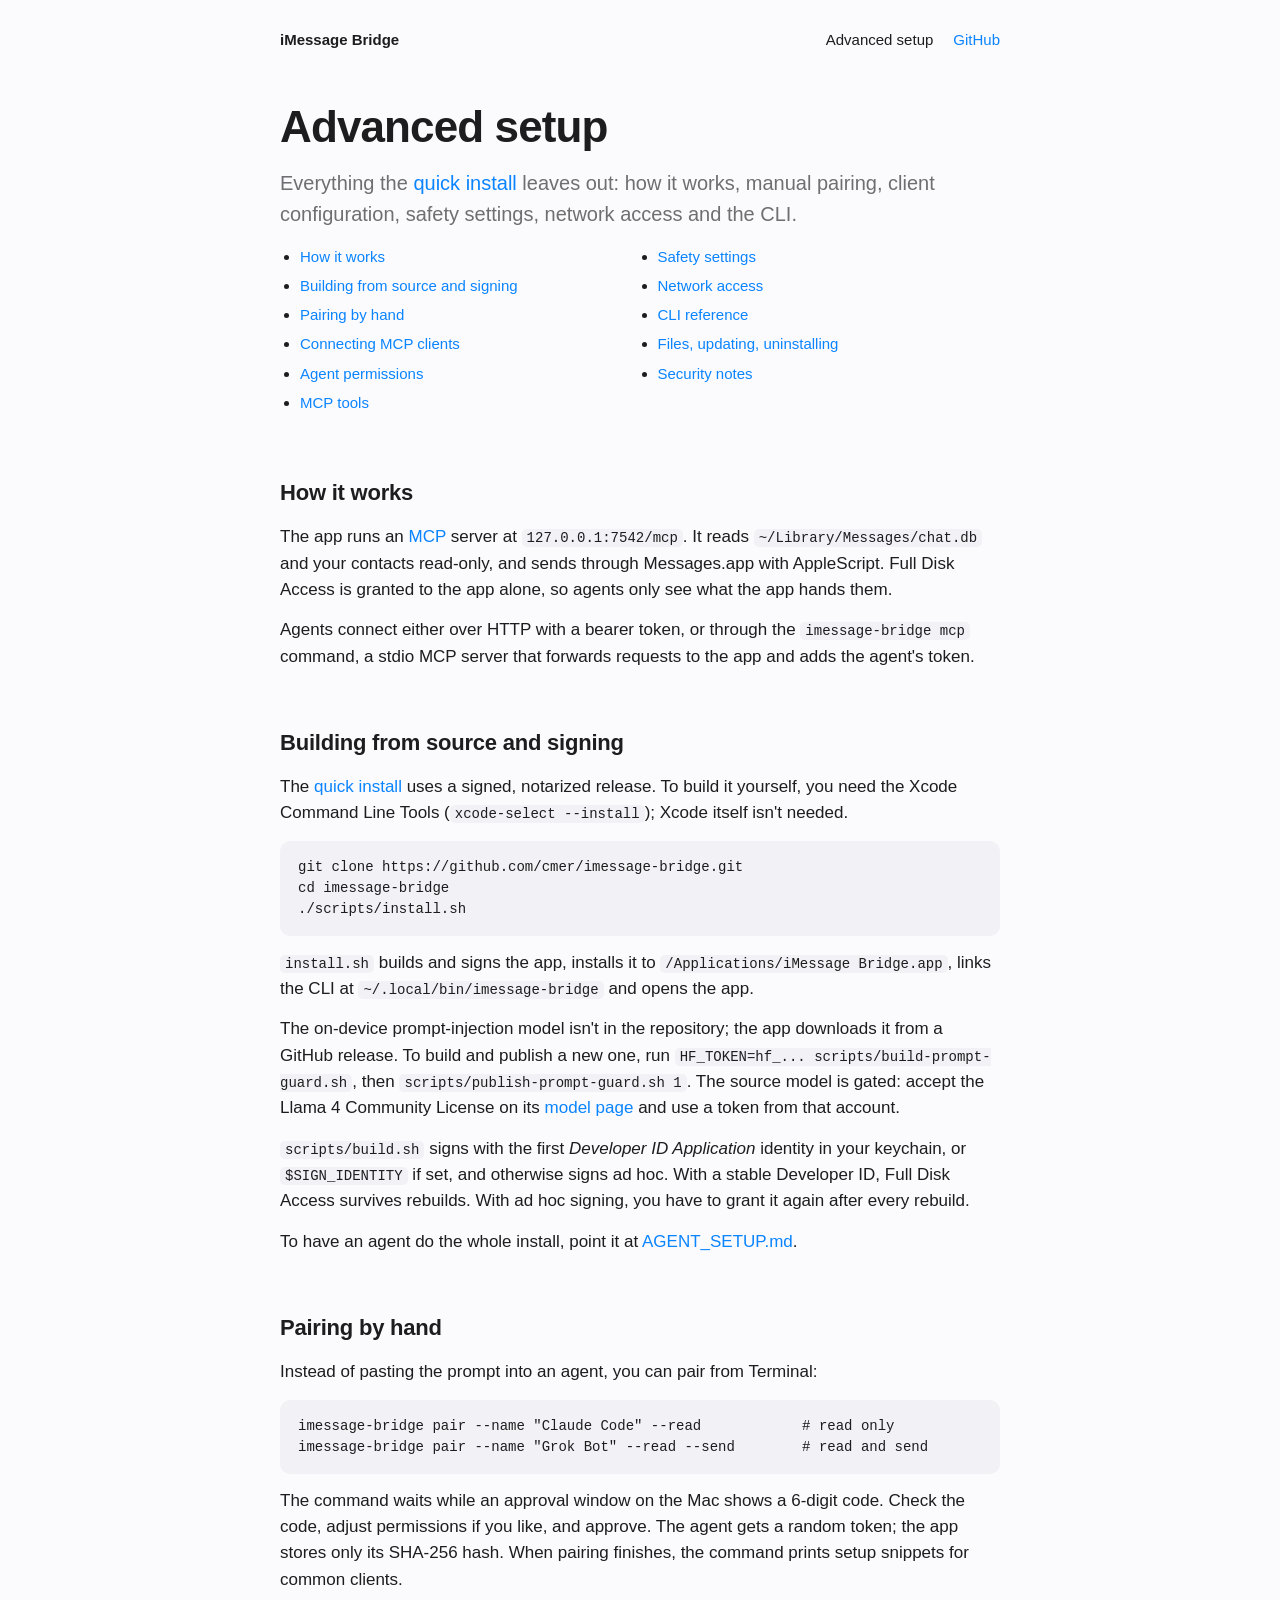
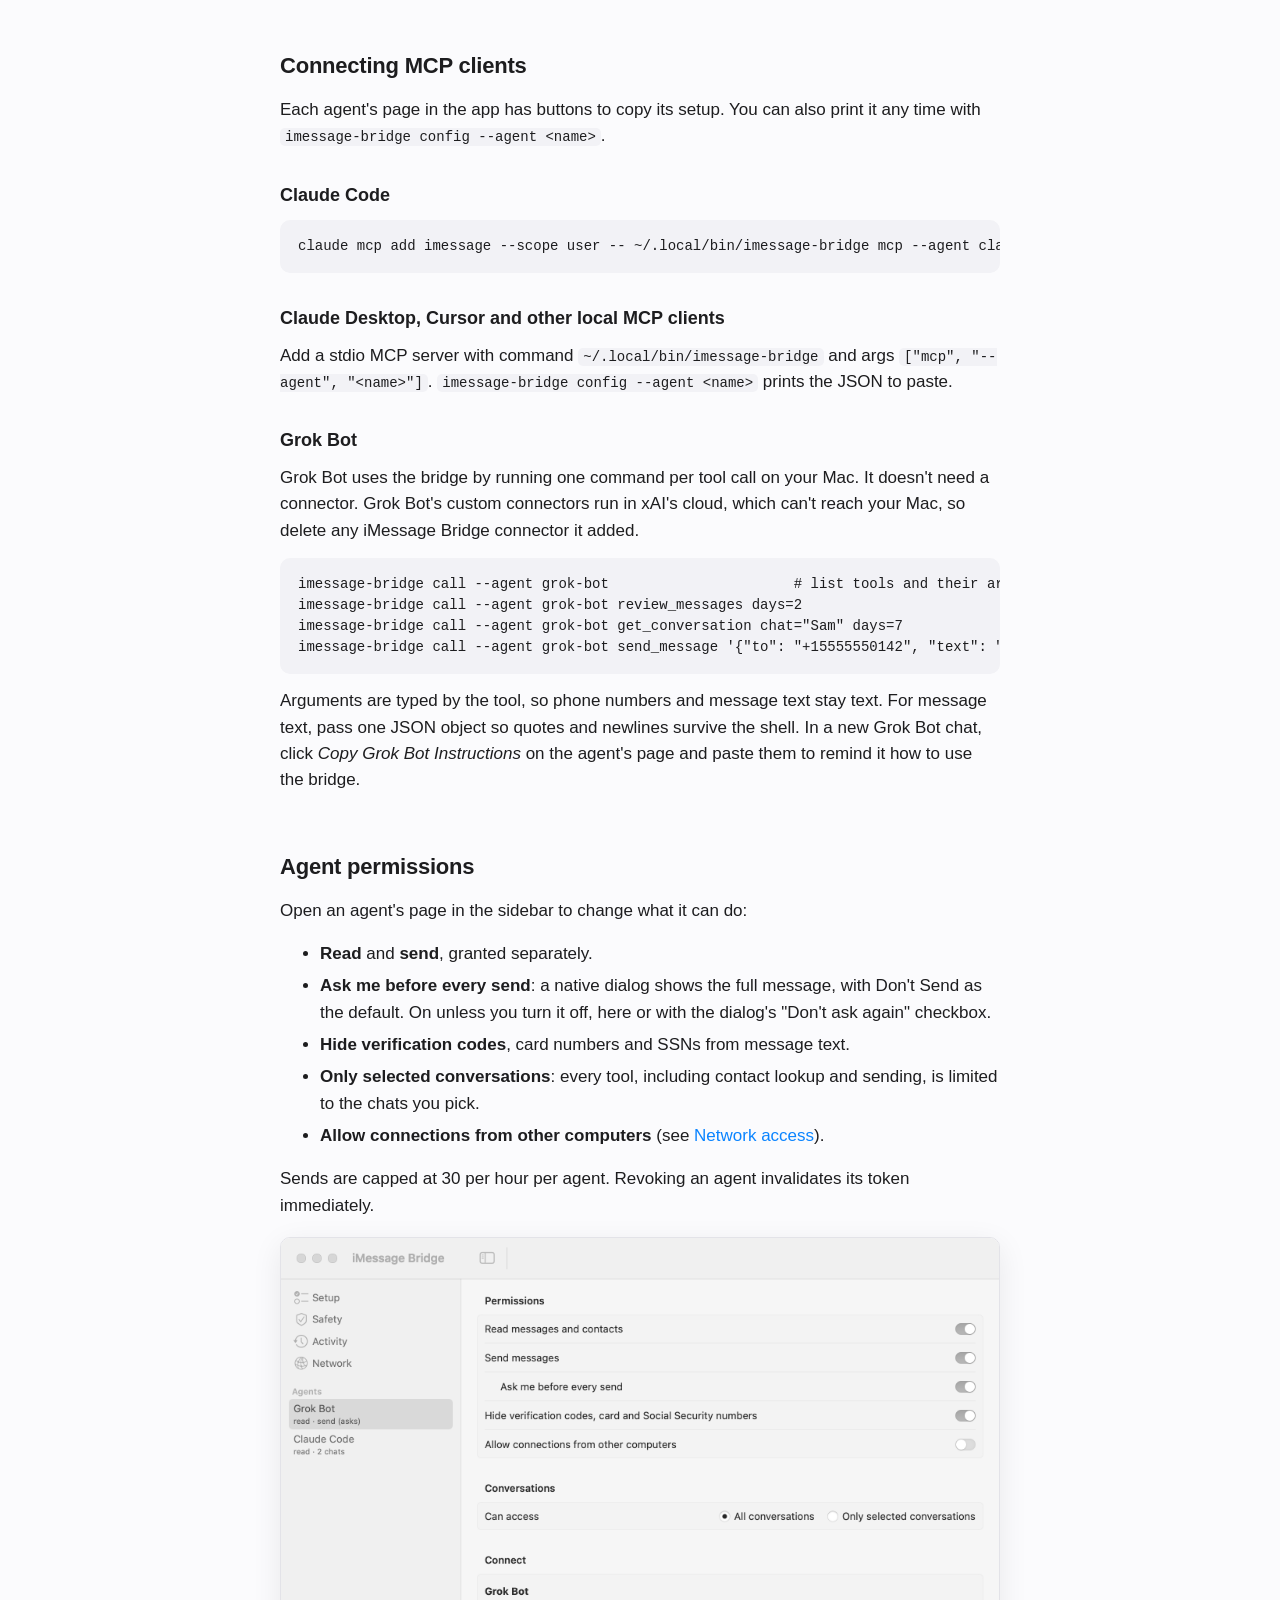
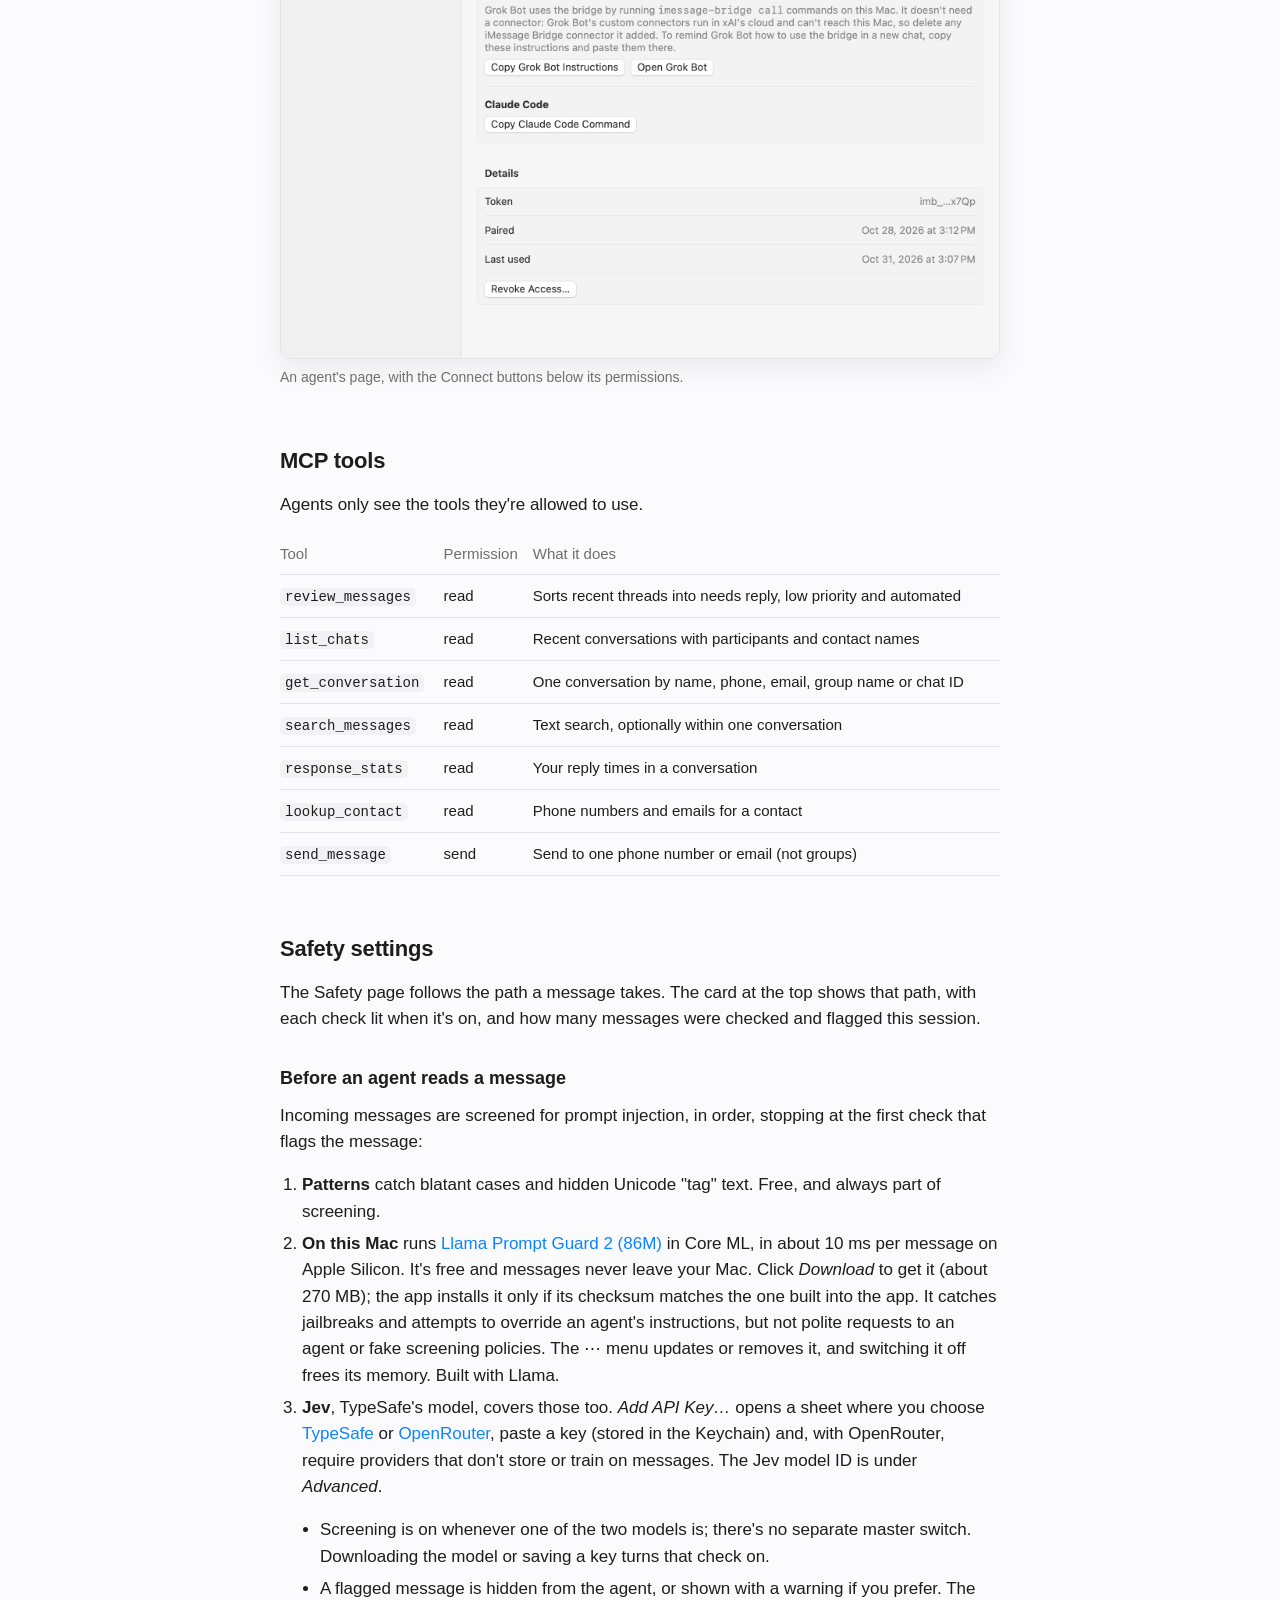
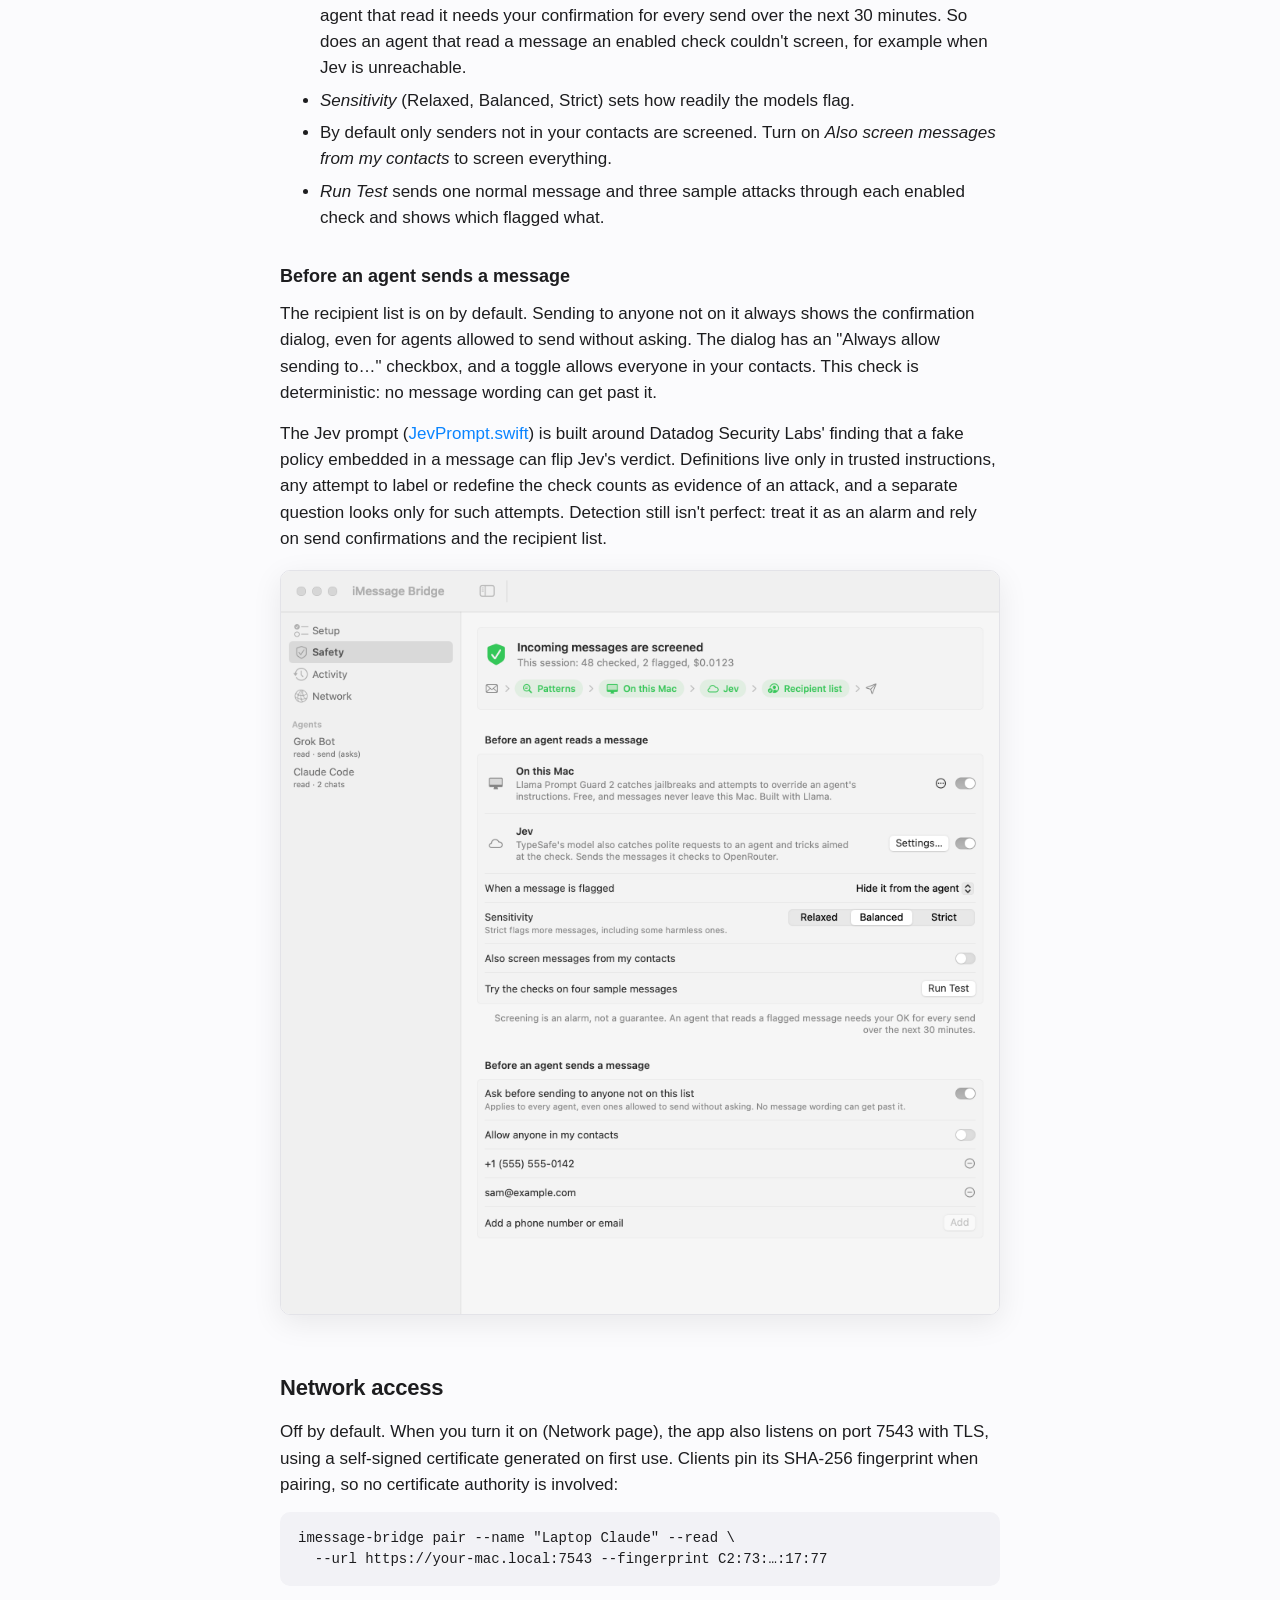
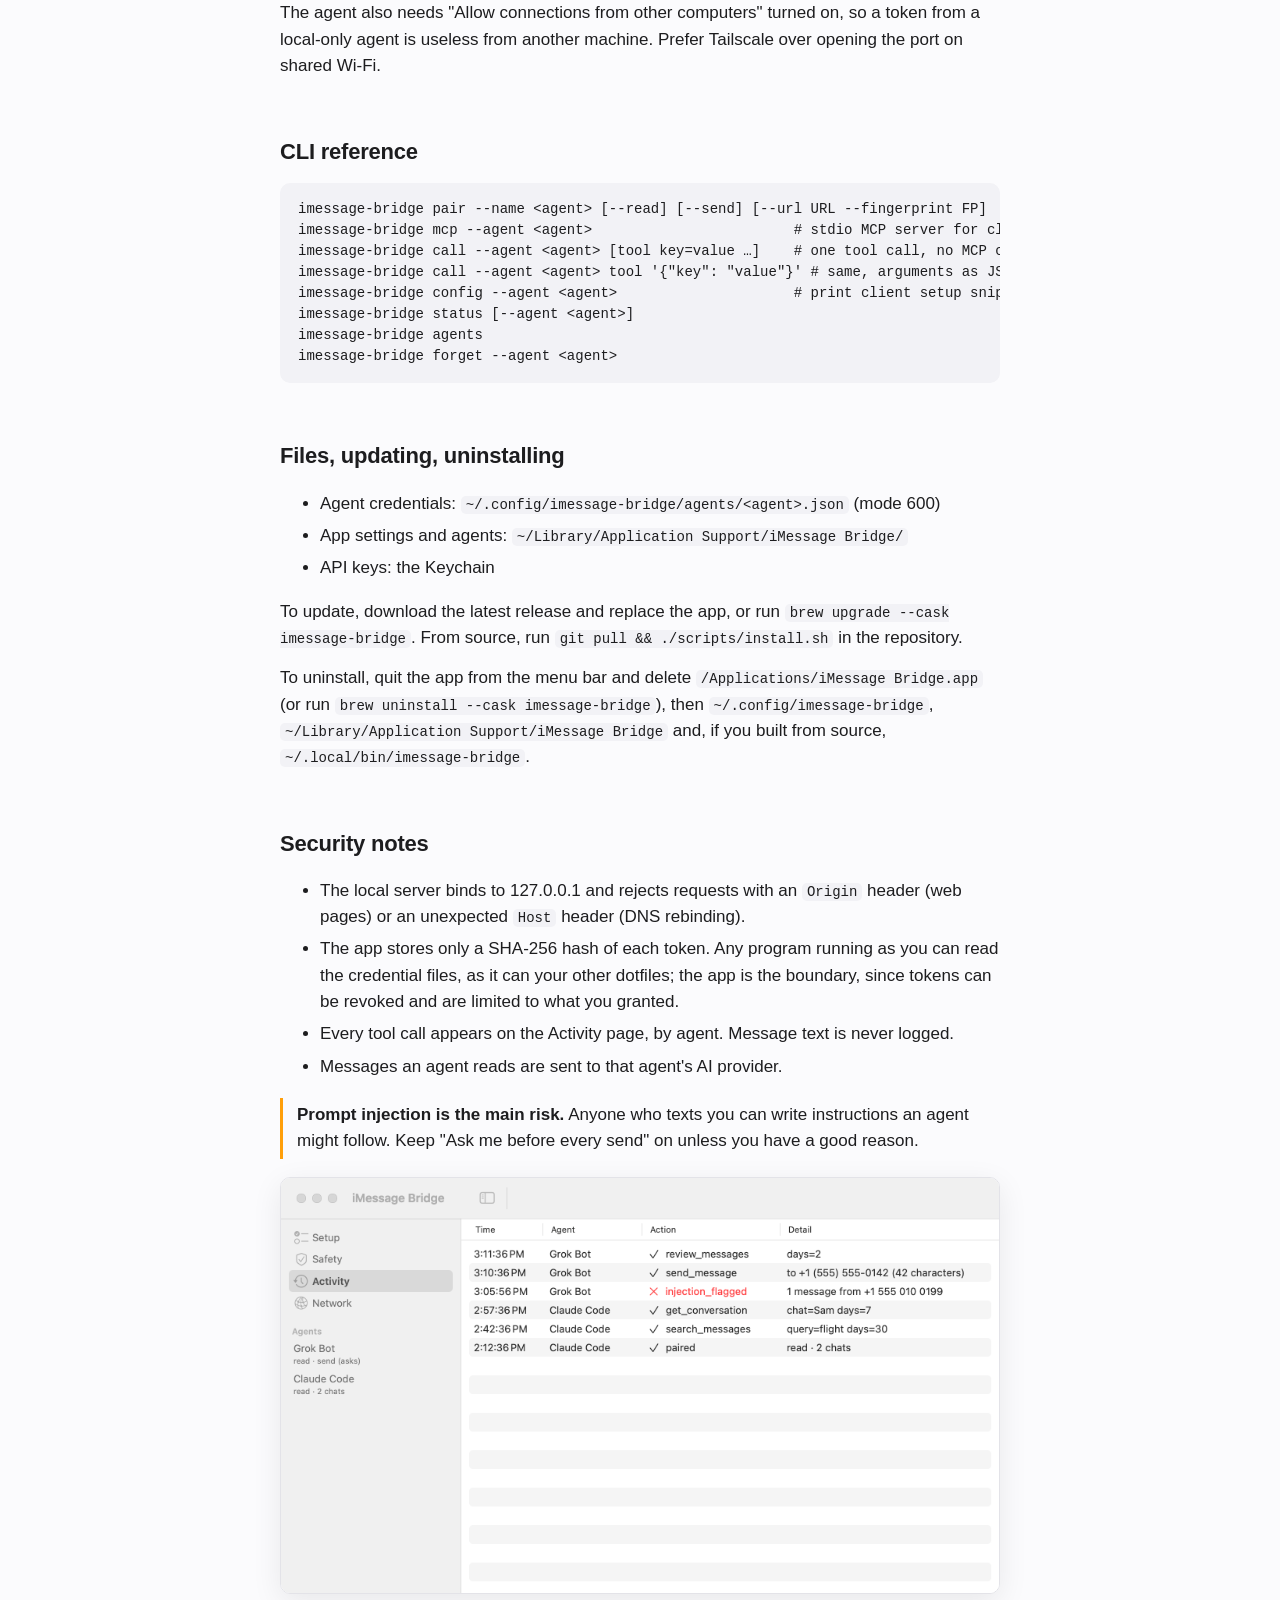
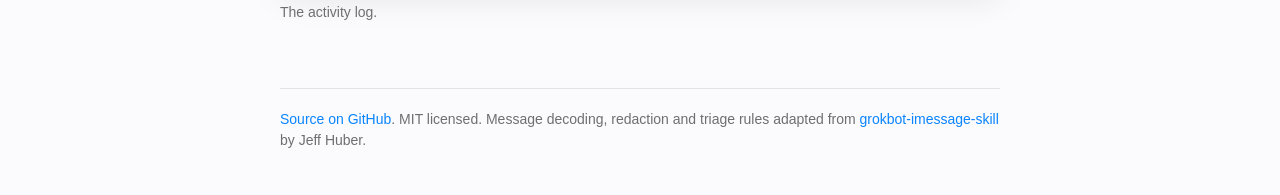
==== commit 8514de85: "Add "Don't ask again" to the send confirmation dialog Checking it and sending turns off the agent's " ====
--- a/docs/advanced.html
+++ b/docs/advanced.html
@@ -74,7 +74,7 @@
   <p>Open an agent's page in the sidebar to change what it can do:</p>
   <ul>
     <li><strong>Read</strong> and <strong>send</strong>, granted separately.</li>
-    <li><strong>Ask me before every send</strong>: a native dialog shows the full message, with Don't Send as the default. On unless you turn it off.</li>
+    <li><strong>Ask me before every send</strong>: a native dialog shows the full message, with Don't Send as the default. On unless you turn it off, here or with the dialog's "Don't ask again" checkbox.</li>
     <li><strong>Hide verification codes</strong>, card numbers and SSNs from message text.</li>
     <li><strong>Only selected conversations</strong>: every tool, including contact lookup and sending, is limited to the chats you pick.</li>
     <li><strong>Allow connections from other computers</strong> (see <a href="#network">Network access</a>).</li>
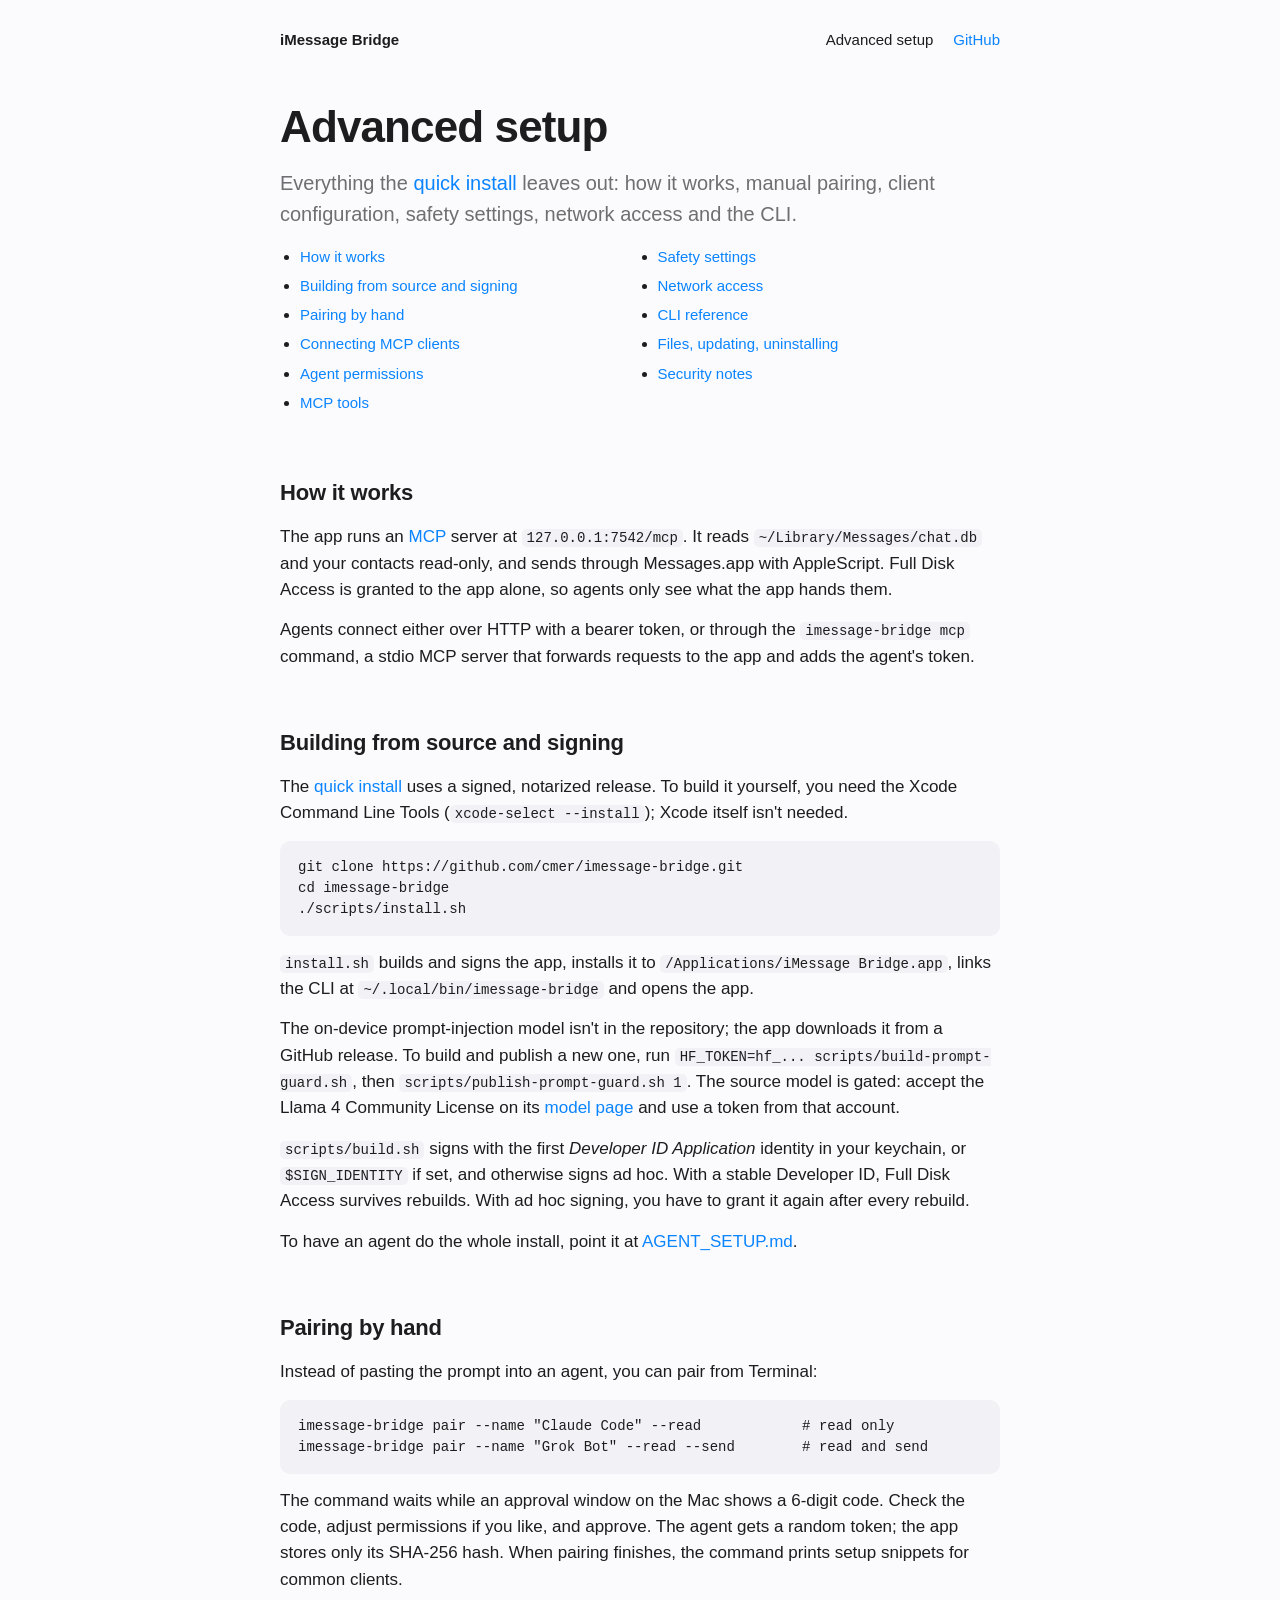
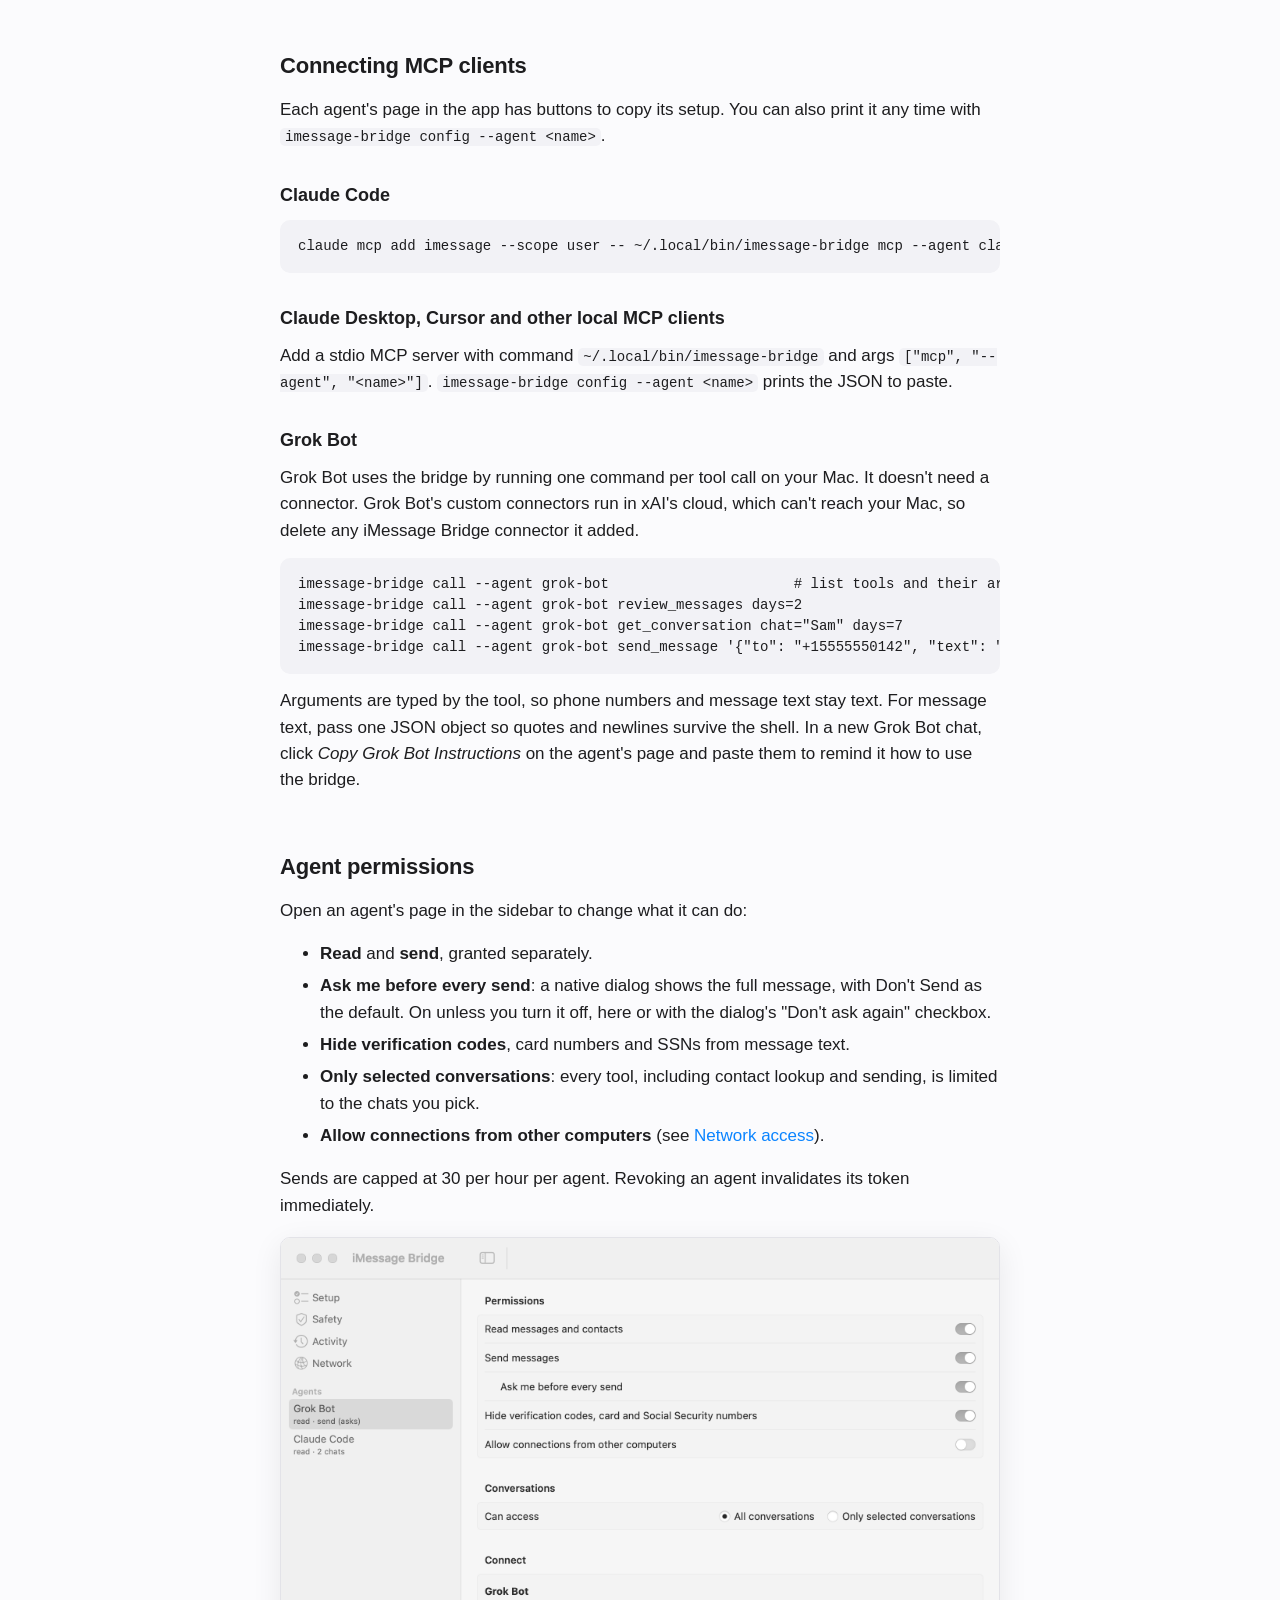
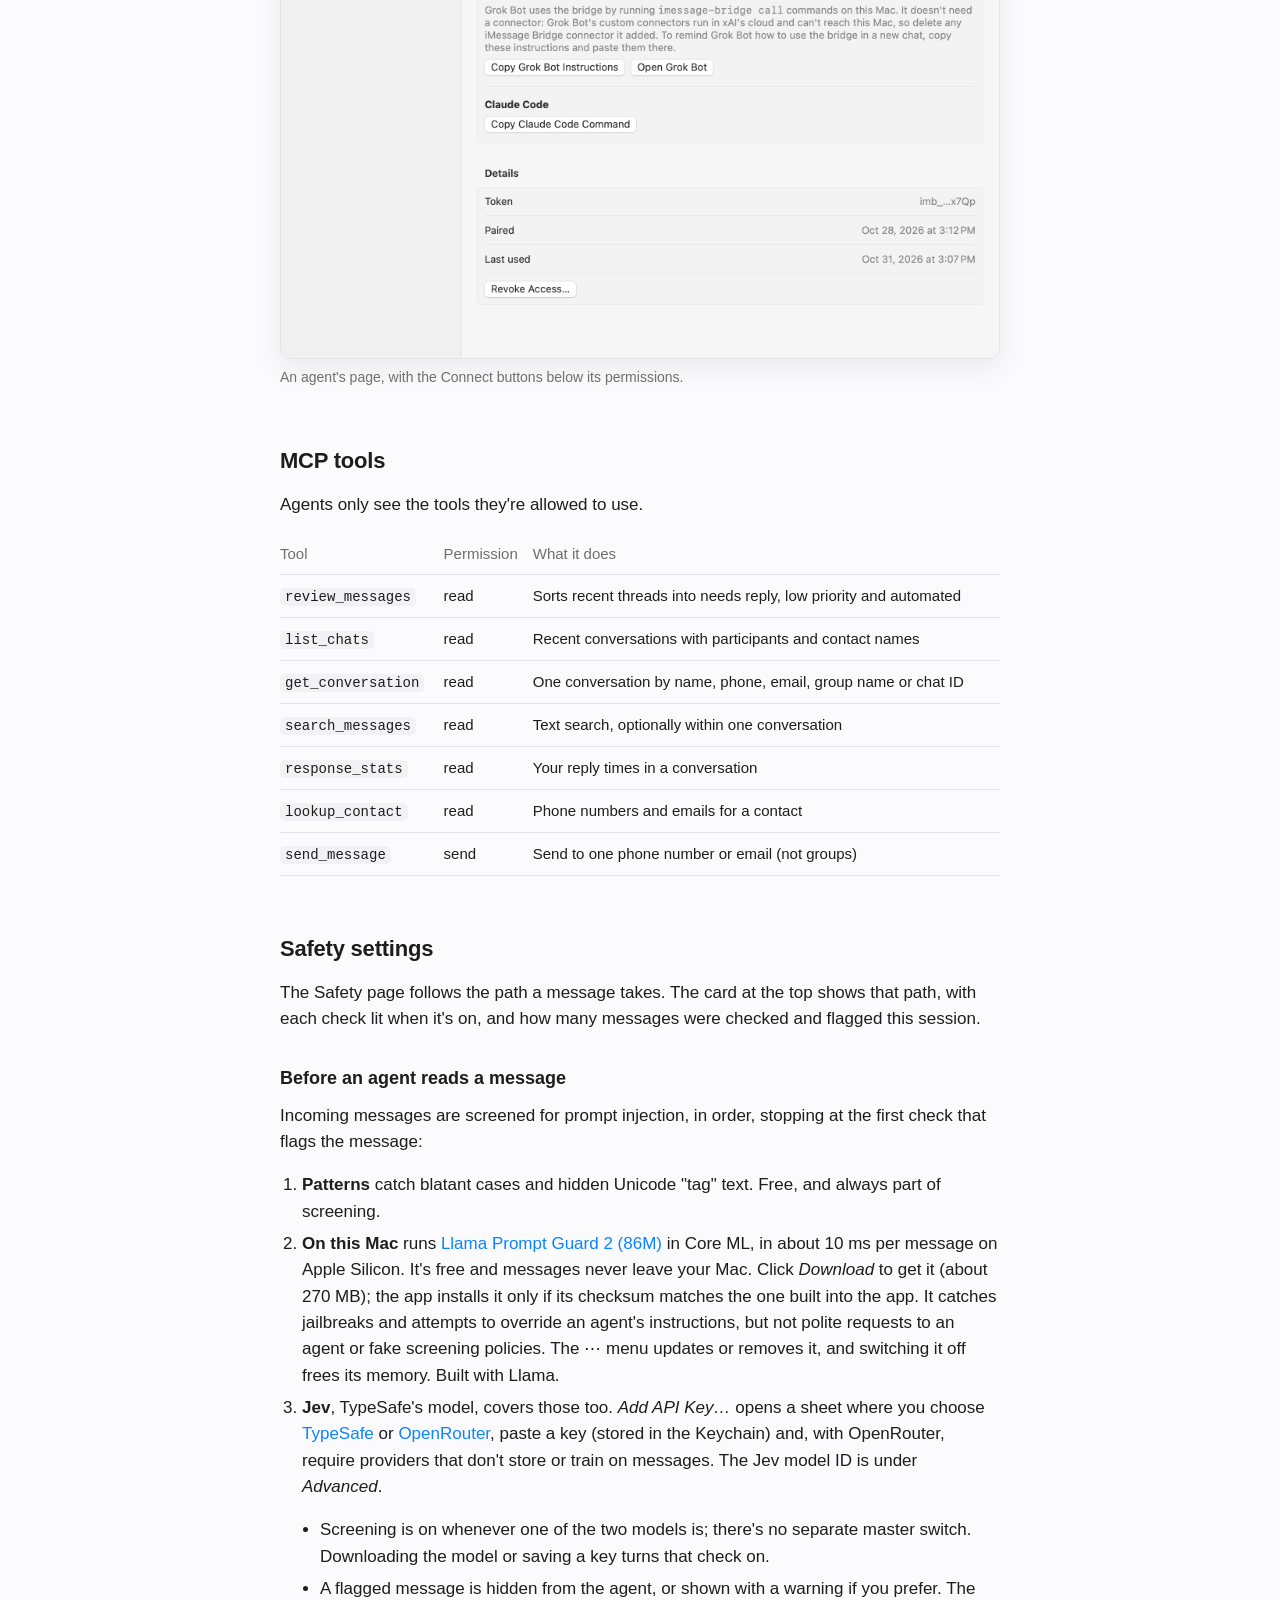
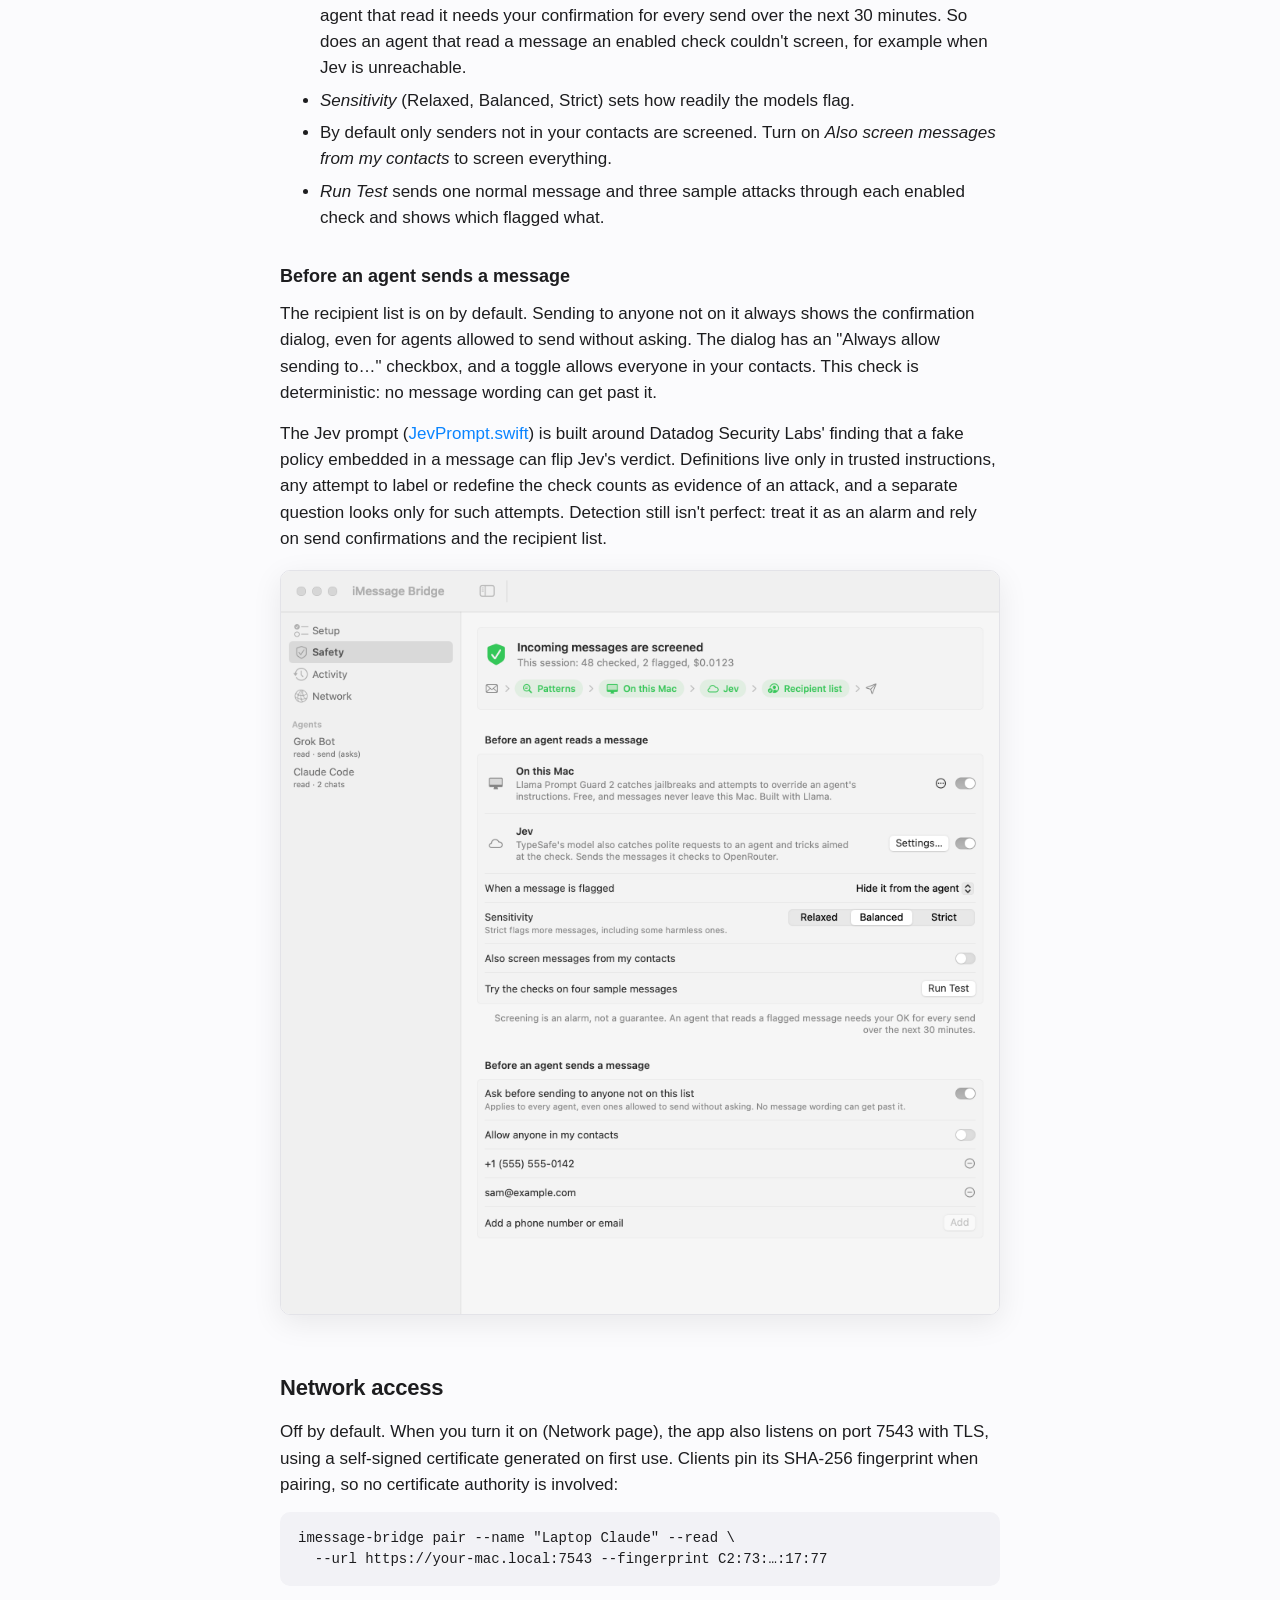
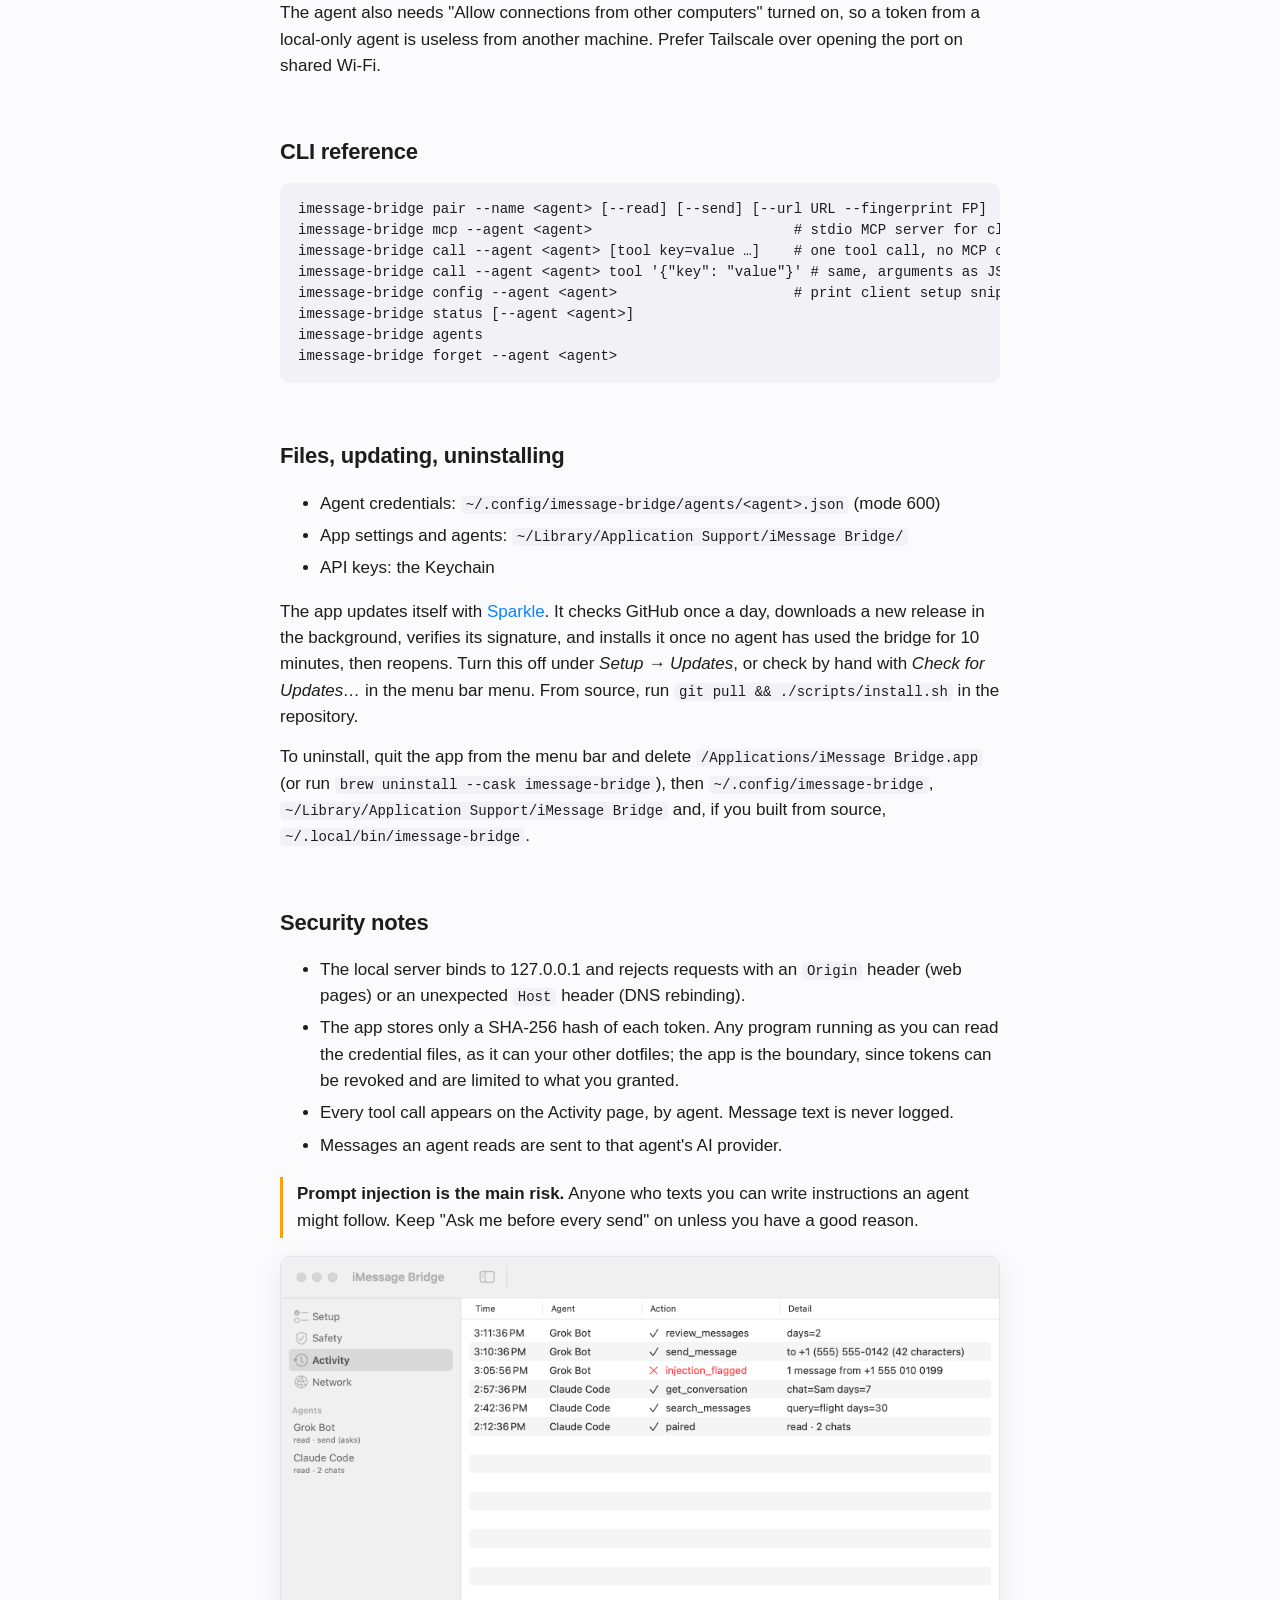
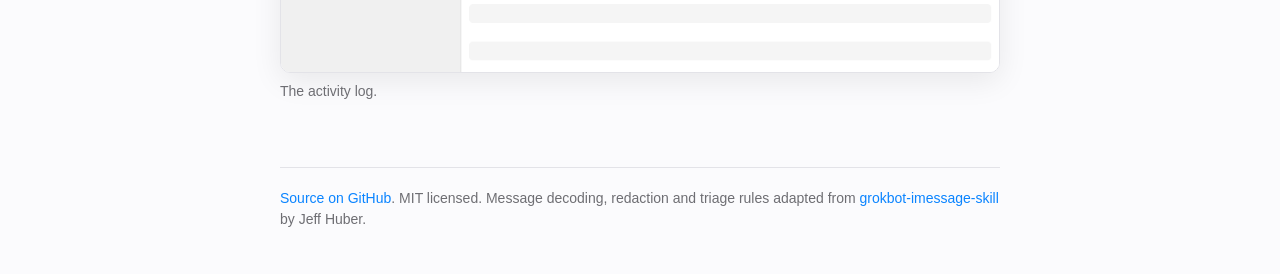
==== commit 5cf20f7f: "Add Sparkle auto-updates Installed apps read appcast.xml from the latest GitHub release, check daily" ====
--- a/docs/advanced.html
+++ b/docs/advanced.html
@@ -154,7 +154,7 @@
     <li>App settings and agents: <code>~/Library/Application Support/iMessage Bridge/</code></li>
     <li>API keys: the Keychain</li>
   </ul>
-  <p>To update, download the latest release and replace the app, or run <code>brew upgrade --cask imessage-bridge</code>. From source, run <code>git pull &amp;&amp; ./scripts/install.sh</code> in the repository.</p>
+  <p>The app updates itself with <a href="https://sparkle-project.org">Sparkle</a>. It checks GitHub once a day, downloads a new release in the background, verifies its signature, and installs it once no agent has used the bridge for 10 minutes, then reopens. Turn this off under <em>Setup → Updates</em>, or check by hand with <em>Check for Updates…</em> in the menu bar menu. From source, run <code>git pull &amp;&amp; ./scripts/install.sh</code> in the repository.</p>
   <p>To uninstall, quit the app from the menu bar and delete <code>/Applications/iMessage Bridge.app</code> (or run <code>brew uninstall --cask imessage-bridge</code>), then <code>~/.config/imessage-bridge</code>, <code>~/Library/Application Support/iMessage Bridge</code> and, if you built from source, <code>~/.local/bin/imessage-bridge</code>.</p>
 
   <h2 id="security">Security notes</h2>
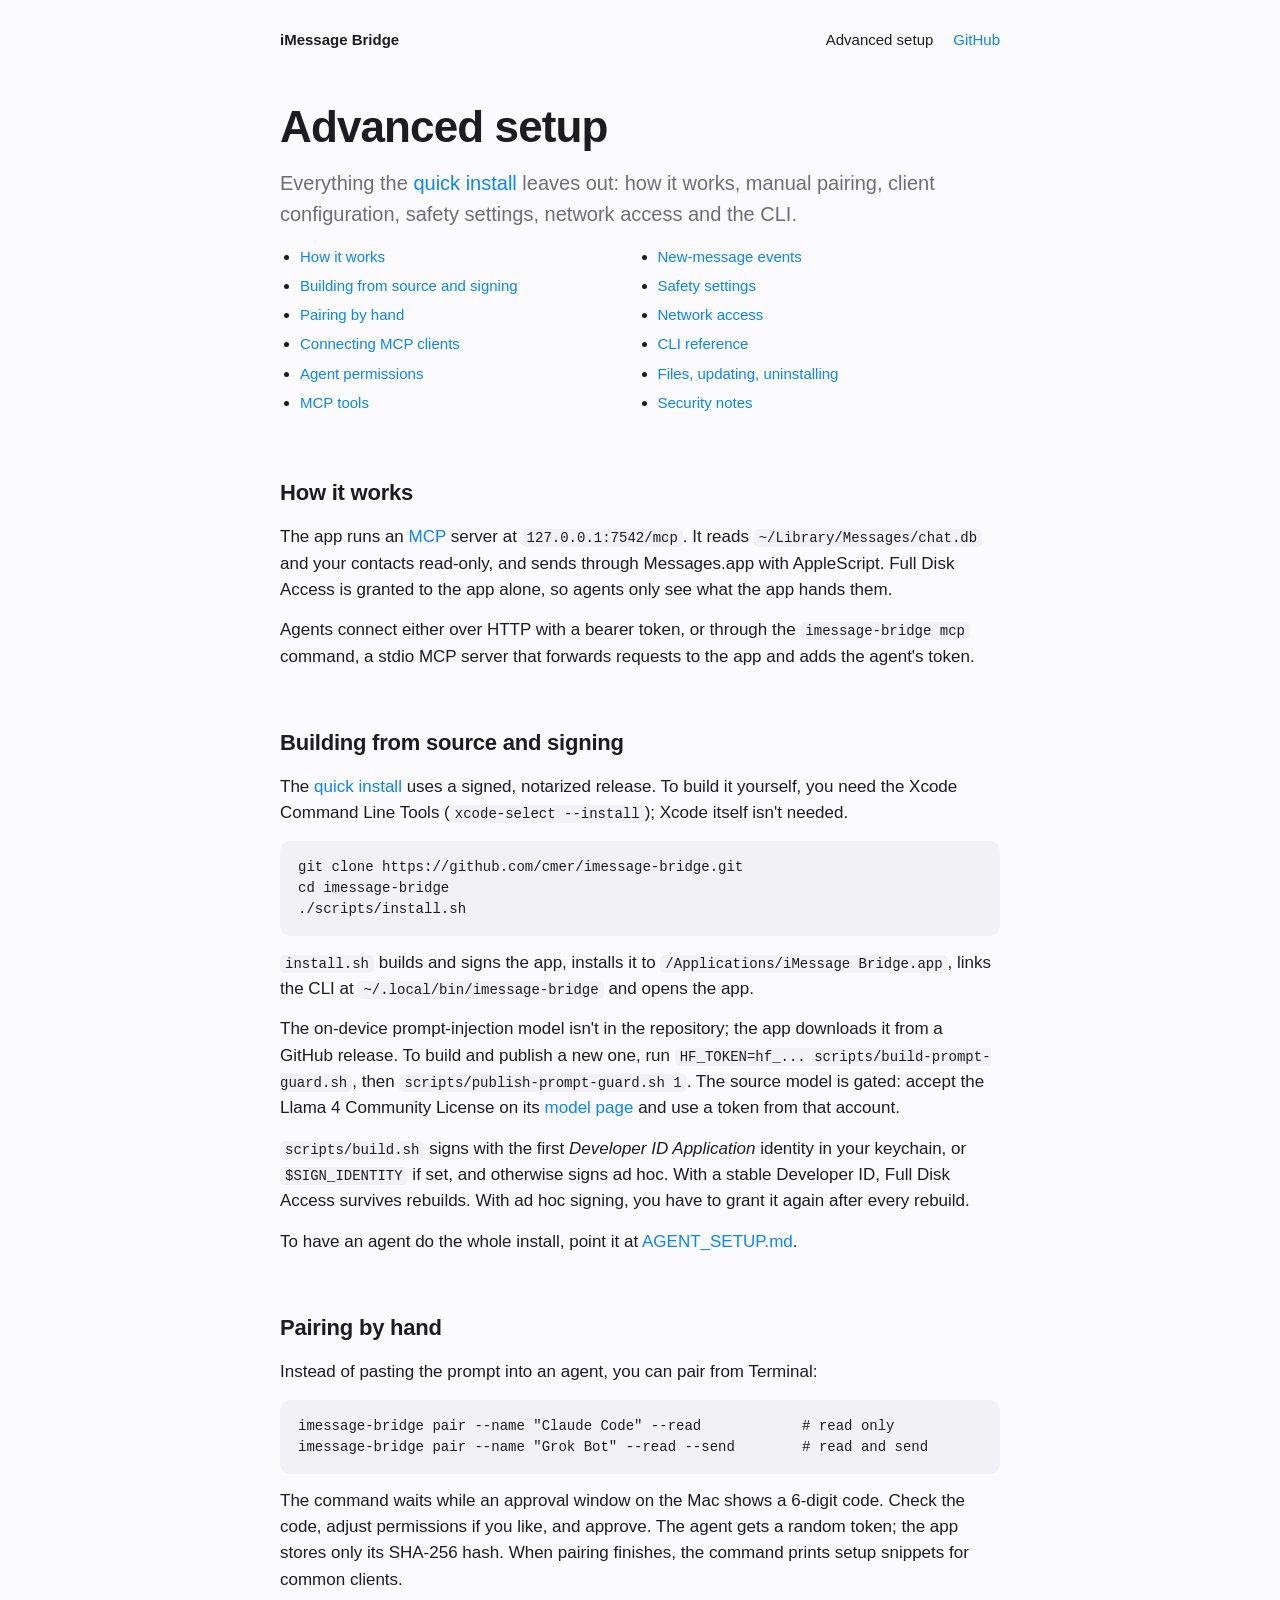
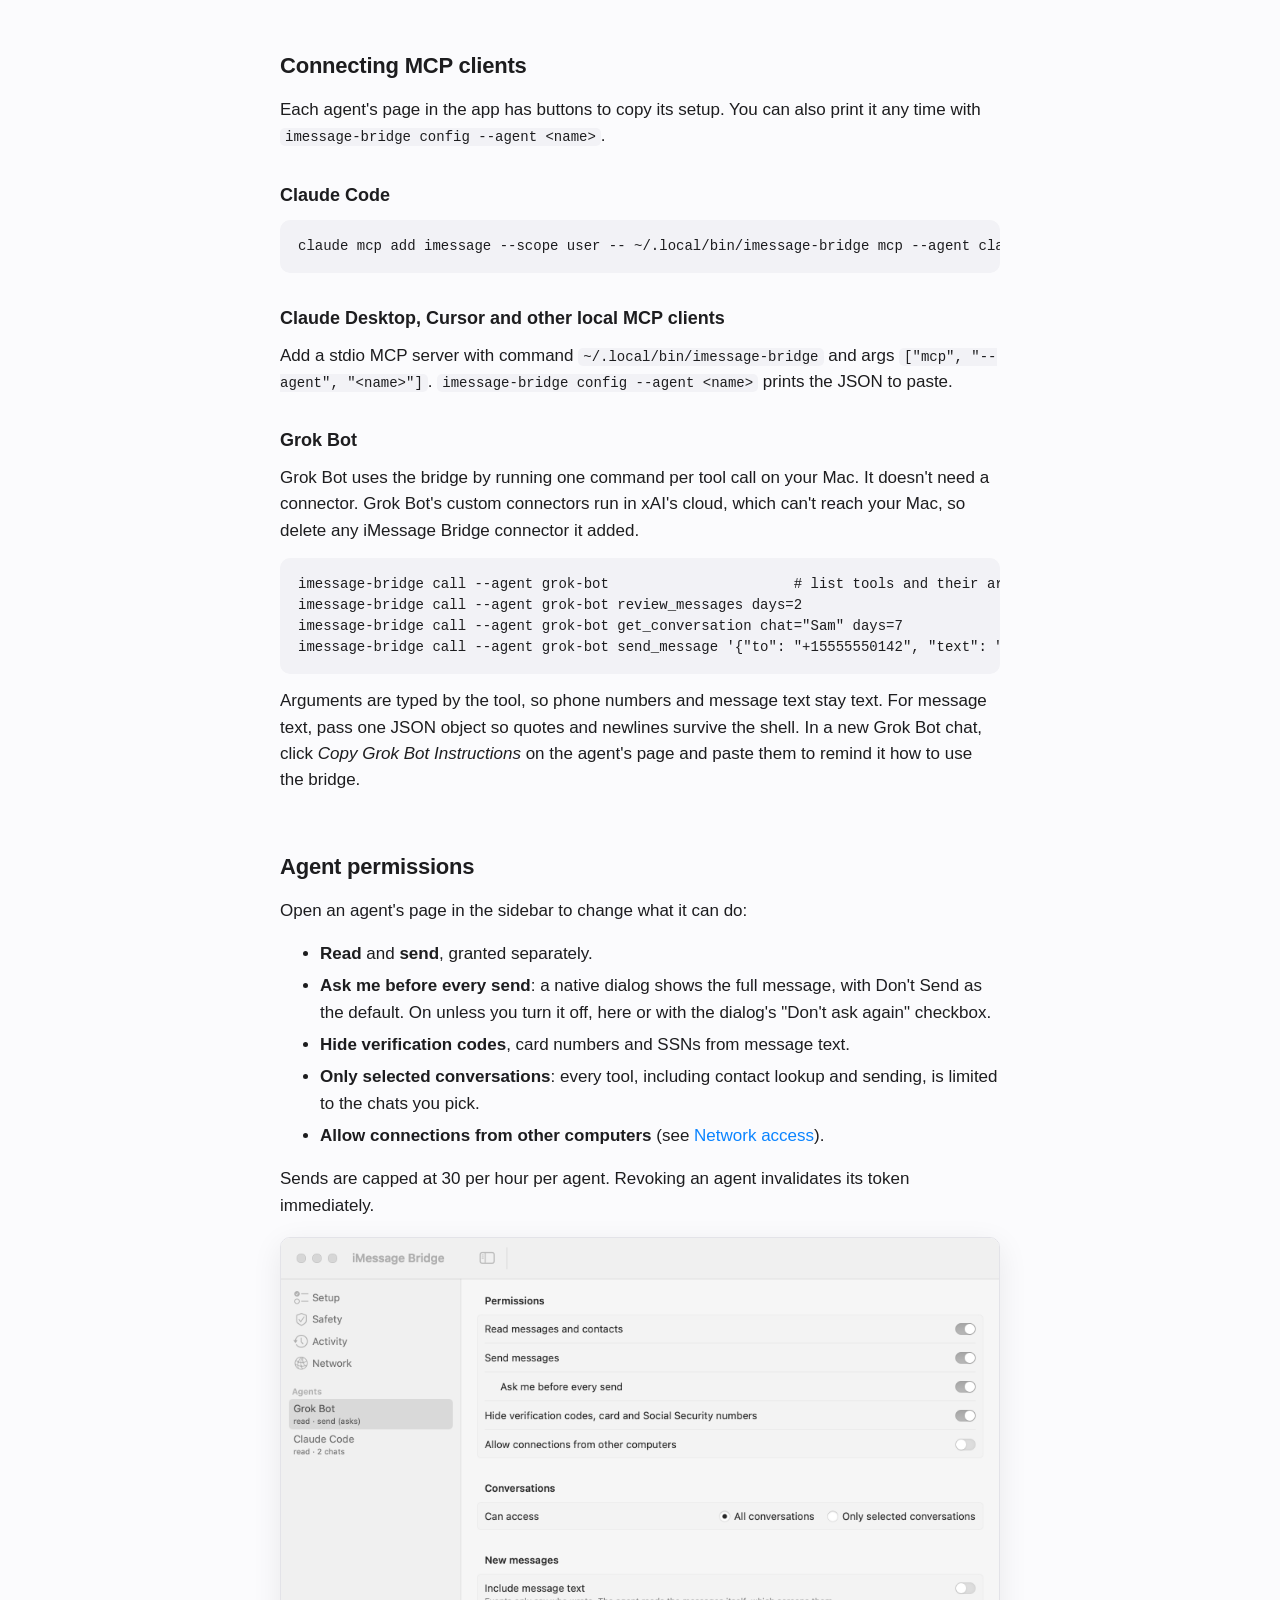
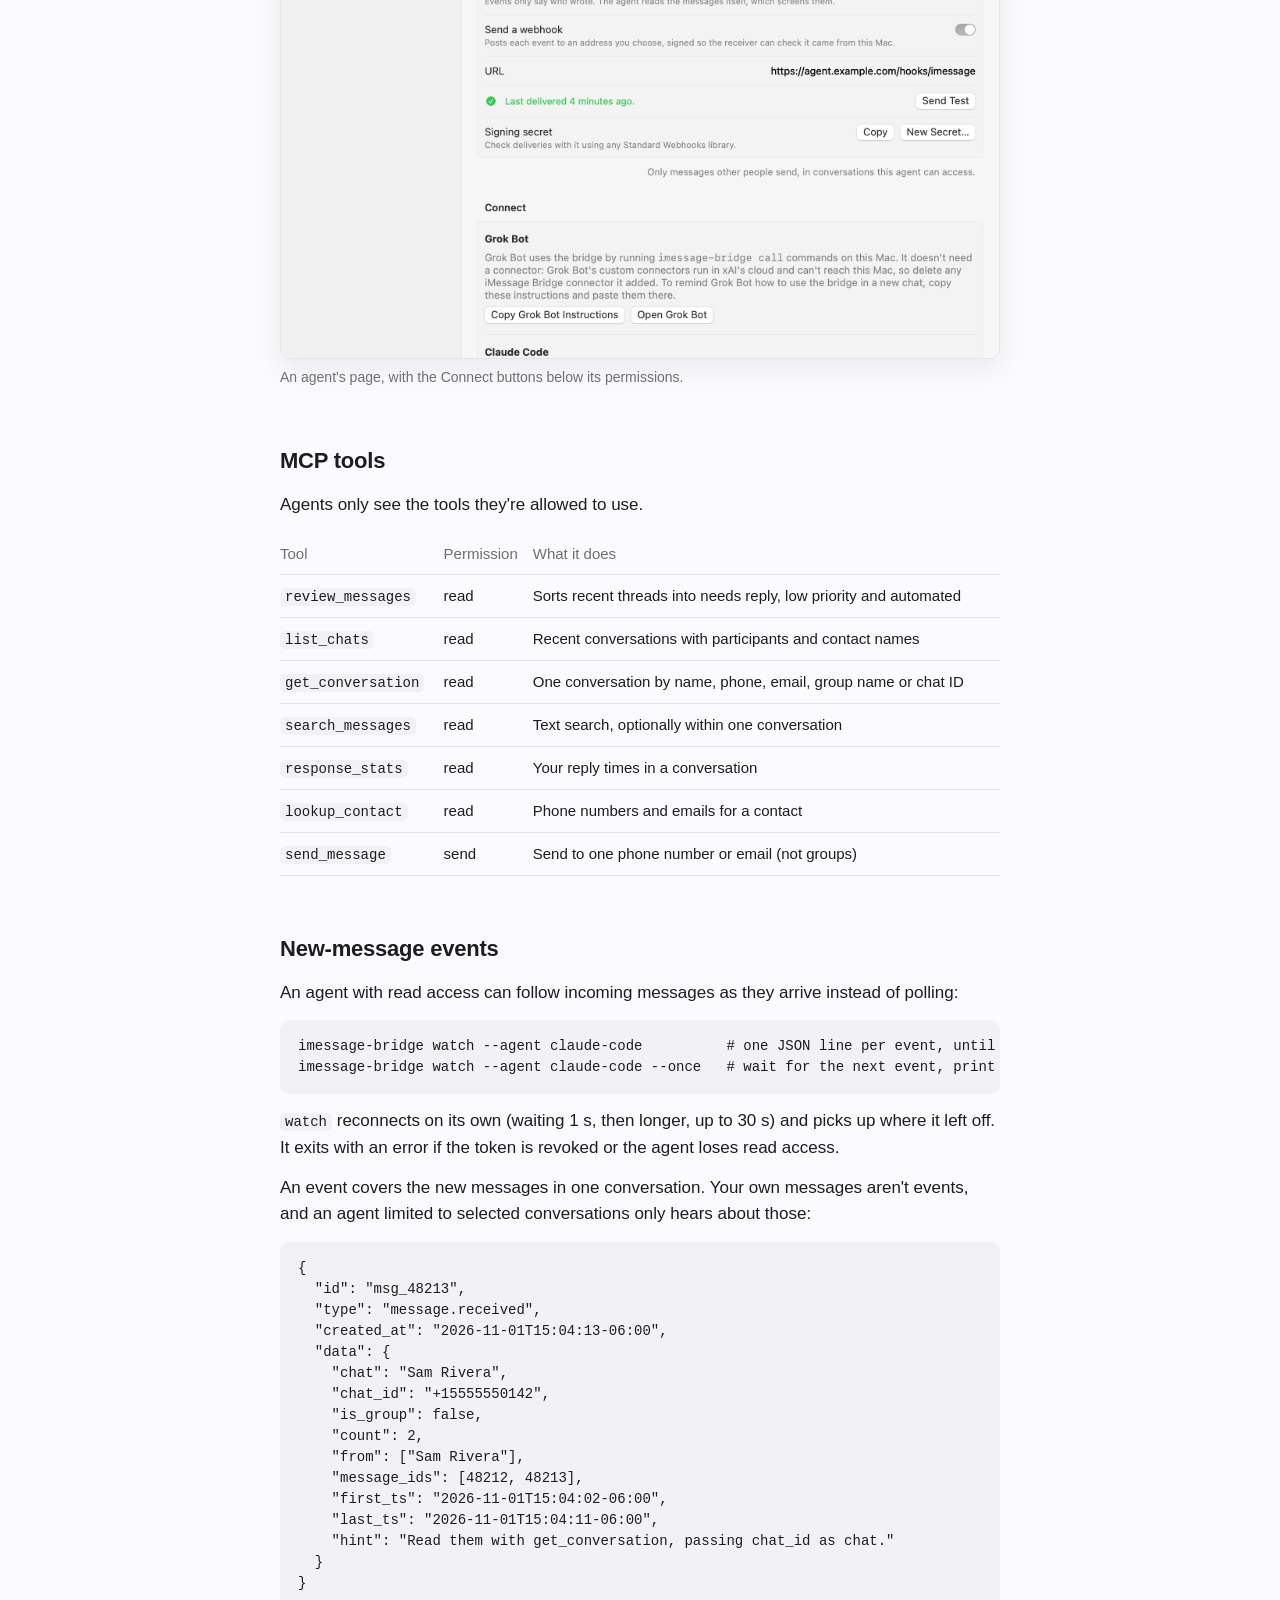
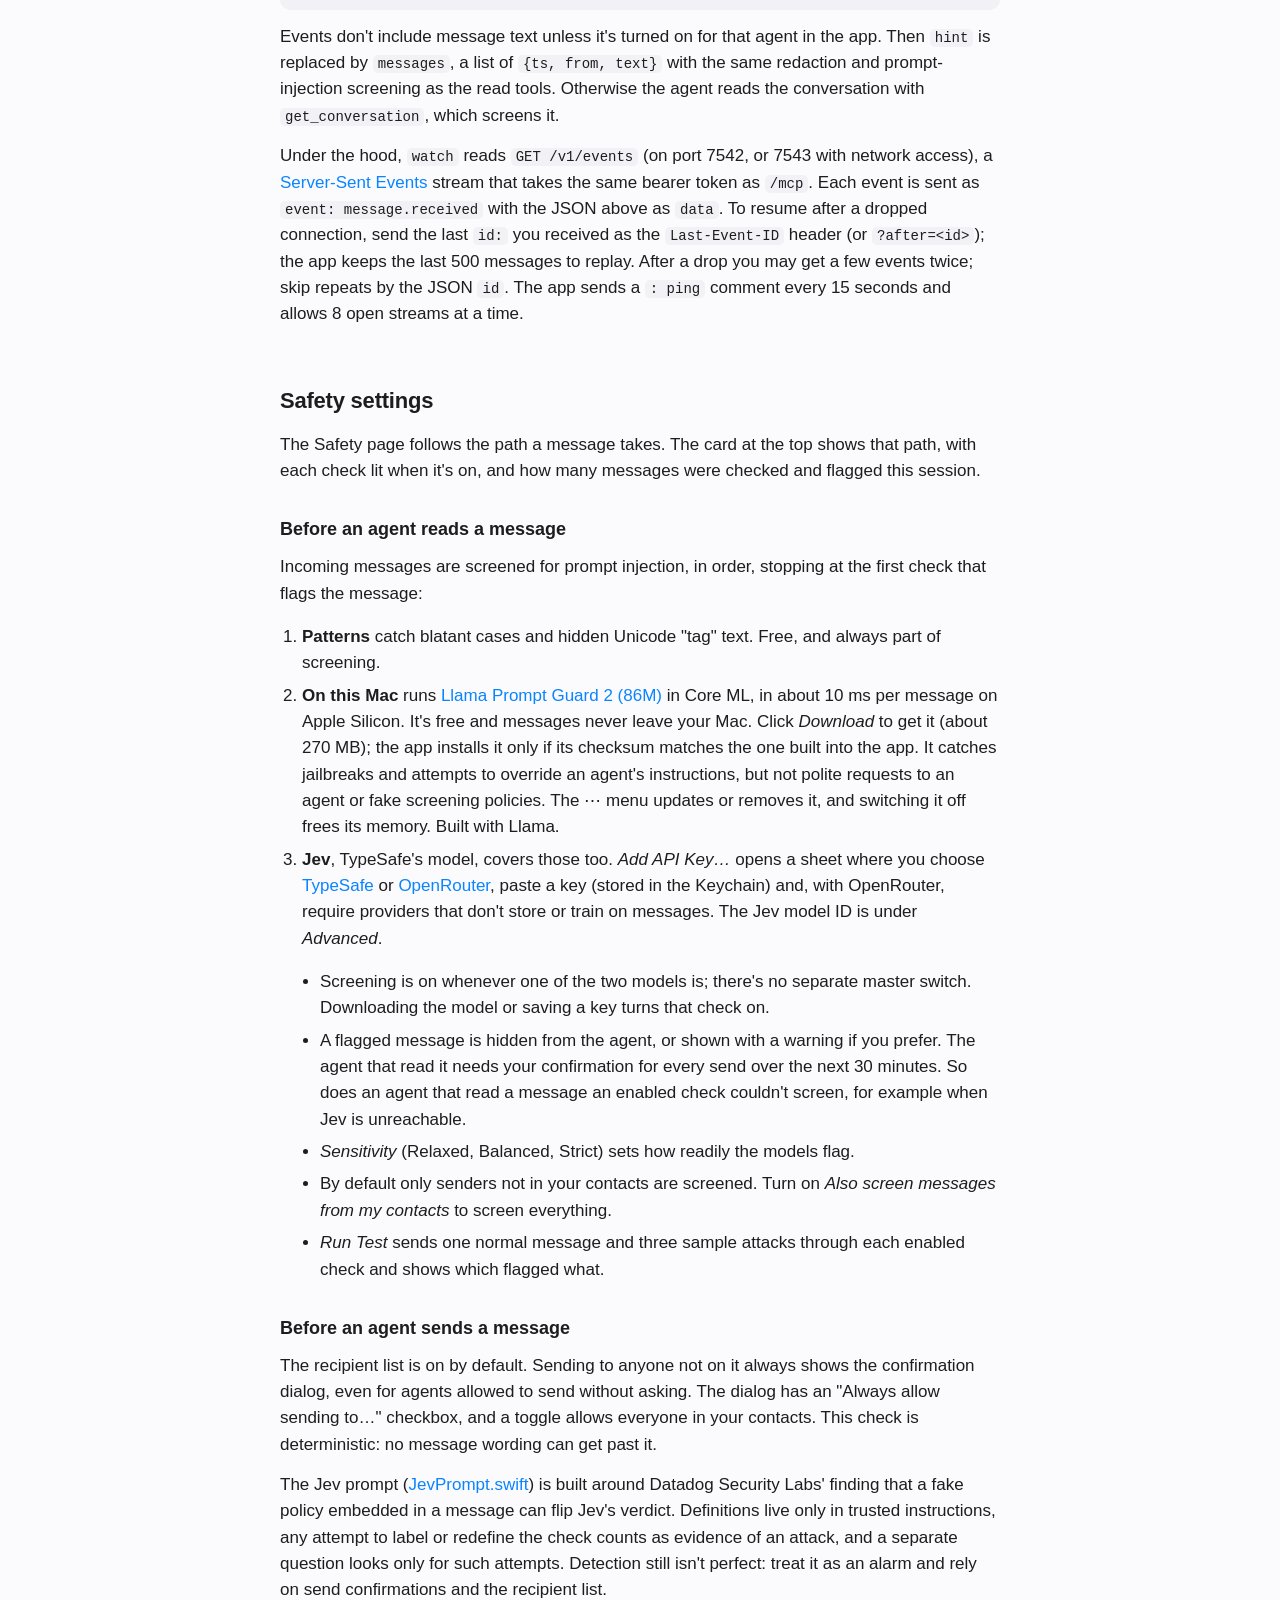
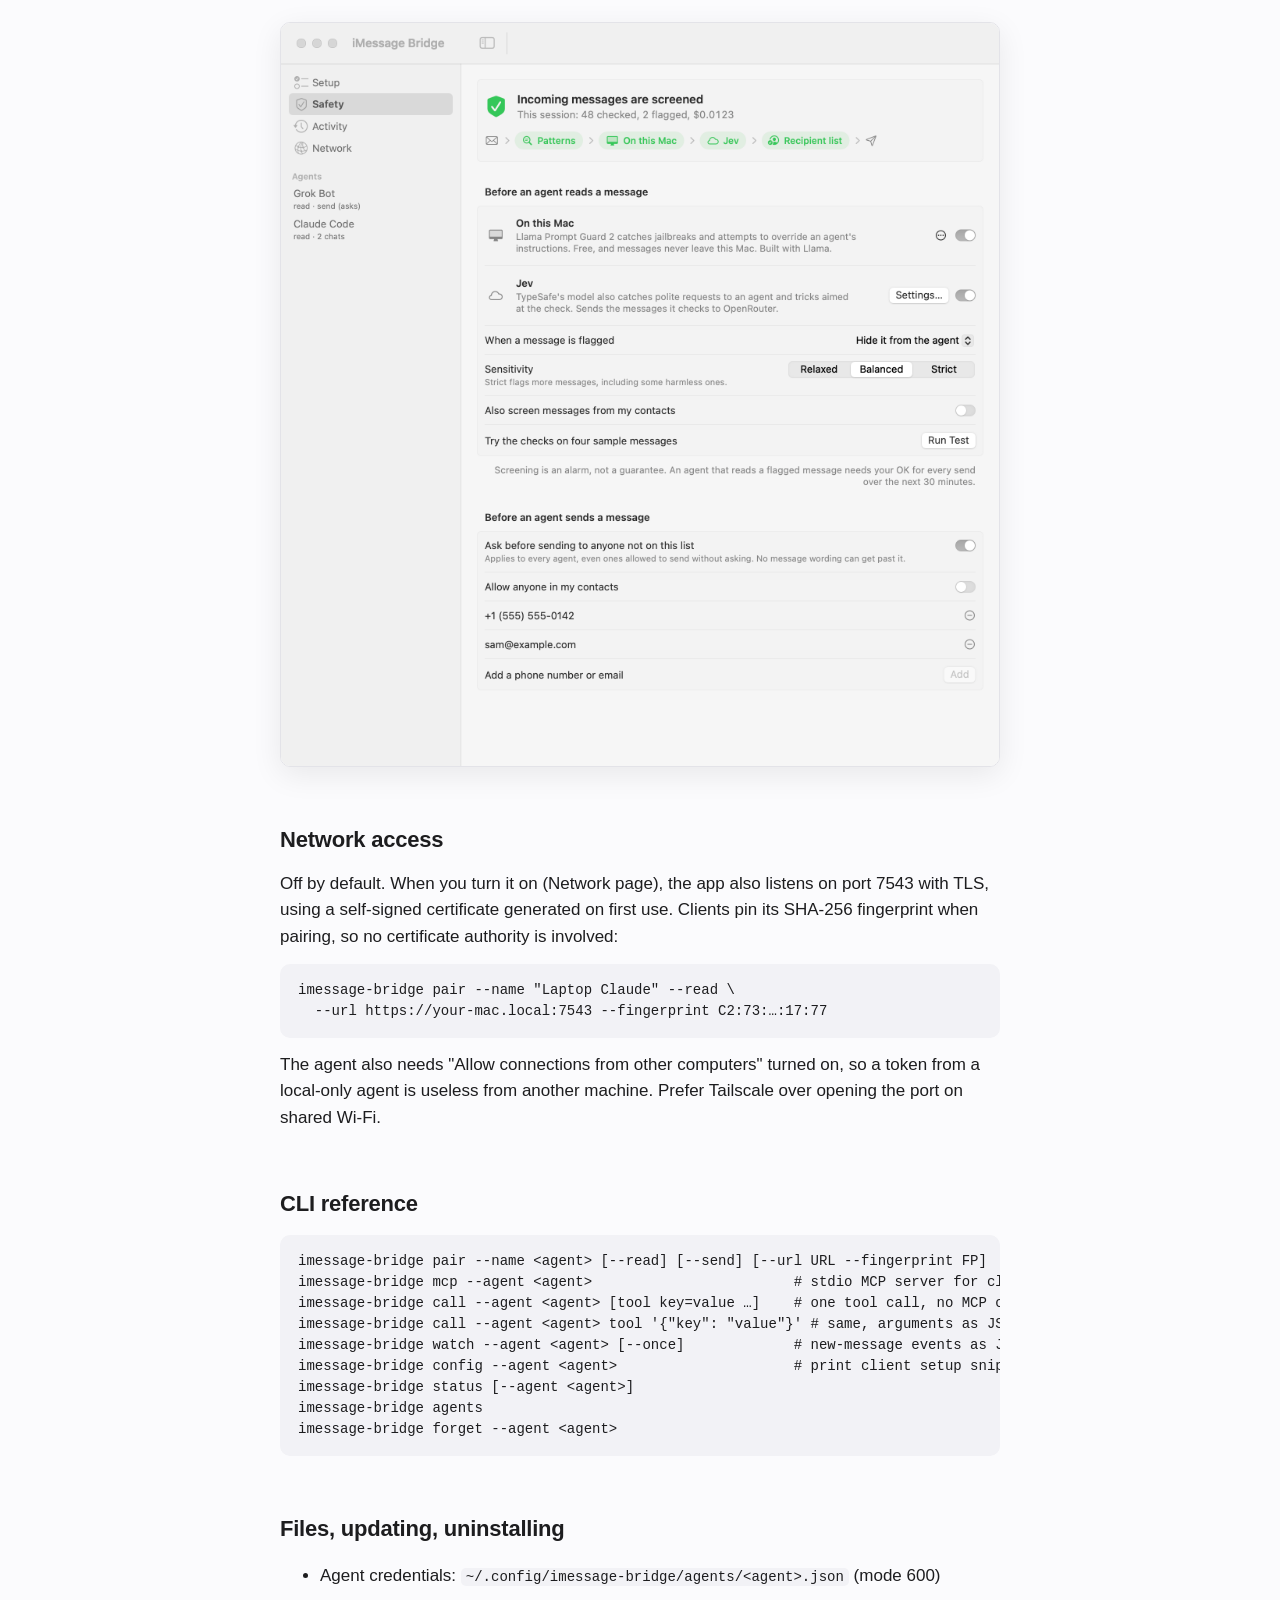
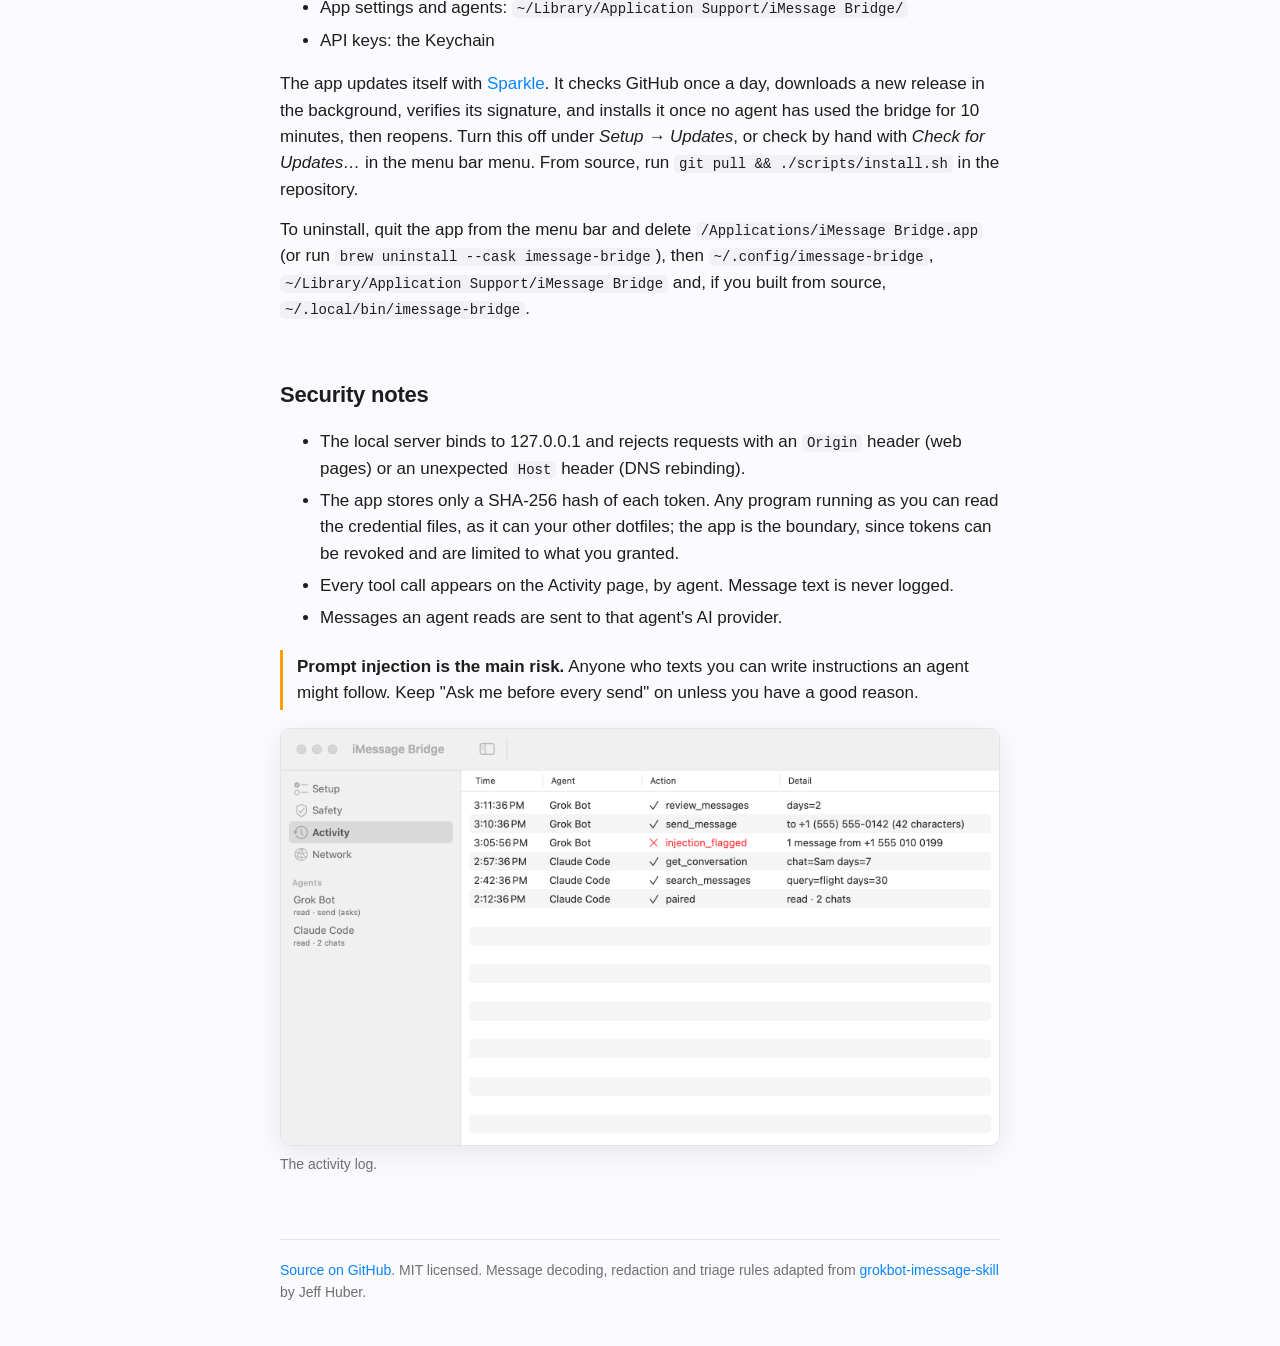
==== commit bf22124a: "Stream new-message events over SSE and add `imessage-bridge watch` HTTPServer gains streaming respon" ====
--- a/docs/advanced.html
+++ b/docs/advanced.html
@@ -26,6 +26,7 @@
     <li><a href="#connect">Connecting MCP clients</a></li>
     <li><a href="#permissions">Agent permissions</a></li>
     <li><a href="#tools">MCP tools</a></li>
+    <li><a href="#events">New-message events</a></li>
     <li><a href="#safety">Safety settings</a></li>
     <li><a href="#network">Network access</a></li>
     <li><a href="#cli">CLI reference</a></li>
@@ -103,6 +104,31 @@
   </table>
   </div>
 
+  <h2 id="events">New-message events</h2>
+  <p>An agent with read access can follow incoming messages as they arrive instead of polling:</p>
+  <pre><code>imessage-bridge watch --agent claude-code          # one JSON line per event, until stopped
+imessage-bridge watch --agent claude-code --once   # wait for the next event, print it, exit</code></pre>
+  <p><code>watch</code> reconnects on its own (waiting 1 s, then longer, up to 30 s) and picks up where it left off. It exits with an error if the token is revoked or the agent loses read access.</p>
+  <p>An event covers the new messages in one conversation. Your own messages aren't events, and an agent limited to selected conversations only hears about those:</p>
+  <pre><code>{
+  "id": "msg_48213",
+  "type": "message.received",
+  "created_at": "2026-11-01T15:04:13-06:00",
+  "data": {
+    "chat": "Sam Rivera",
+    "chat_id": "+15555550142",
+    "is_group": false,
+    "count": 2,
+    "from": ["Sam Rivera"],
+    "message_ids": [48212, 48213],
+    "first_ts": "2026-11-01T15:04:02-06:00",
+    "last_ts": "2026-11-01T15:04:11-06:00",
+    "hint": "Read them with get_conversation, passing chat_id as chat."
+  }
+}</code></pre>
+  <p>Events don't include message text unless it's turned on for that agent in the app. Then <code>hint</code> is replaced by <code>messages</code>, a list of <code>{ts, from, text}</code> with the same redaction and prompt-injection screening as the read tools. Otherwise the agent reads the conversation with <code>get_conversation</code>, which screens it.</p>
+  <p>Under the hood, <code>watch</code> reads <code>GET /v1/events</code> (on port 7542, or 7543 with network access), a <a href="https://html.spec.whatwg.org/multipage/server-sent-events.html">Server-Sent Events</a> stream that takes the same bearer token as <code>/mcp</code>. Each event is sent as <code>event: message.received</code> with the JSON above as <code>data</code>. To resume after a dropped connection, send the last <code>id:</code> you received as the <code>Last-Event-ID</code> header (or <code>?after=&lt;id&gt;</code>); the app keeps the last 500 messages to replay. After a drop you may get a few events twice; skip repeats by the JSON <code>id</code>. The app sends a <code>: ping</code> comment every 15 seconds and allows 8 open streams at a time.</p>
+
   <h2 id="safety">Safety settings</h2>
   <p>The Safety page follows the path a message takes. The card at the top shows that path, with each check lit when it's on, and how many messages were checked and flagged this session.</p>
 
@@ -143,6 +169,7 @@
 imessage-bridge mcp --agent &lt;agent&gt;                        # stdio MCP server for clients
 imessage-bridge call --agent &lt;agent&gt; [tool key=value …]    # one tool call, no MCP client needed
 imessage-bridge call --agent &lt;agent&gt; tool '{"key": "value"}' # same, arguments as JSON
+imessage-bridge watch --agent &lt;agent&gt; [--once]             # new-message events as JSON lines
 imessage-bridge config --agent &lt;agent&gt;                     # print client setup snippets
 imessage-bridge status [--agent &lt;agent&gt;]
 imessage-bridge agents
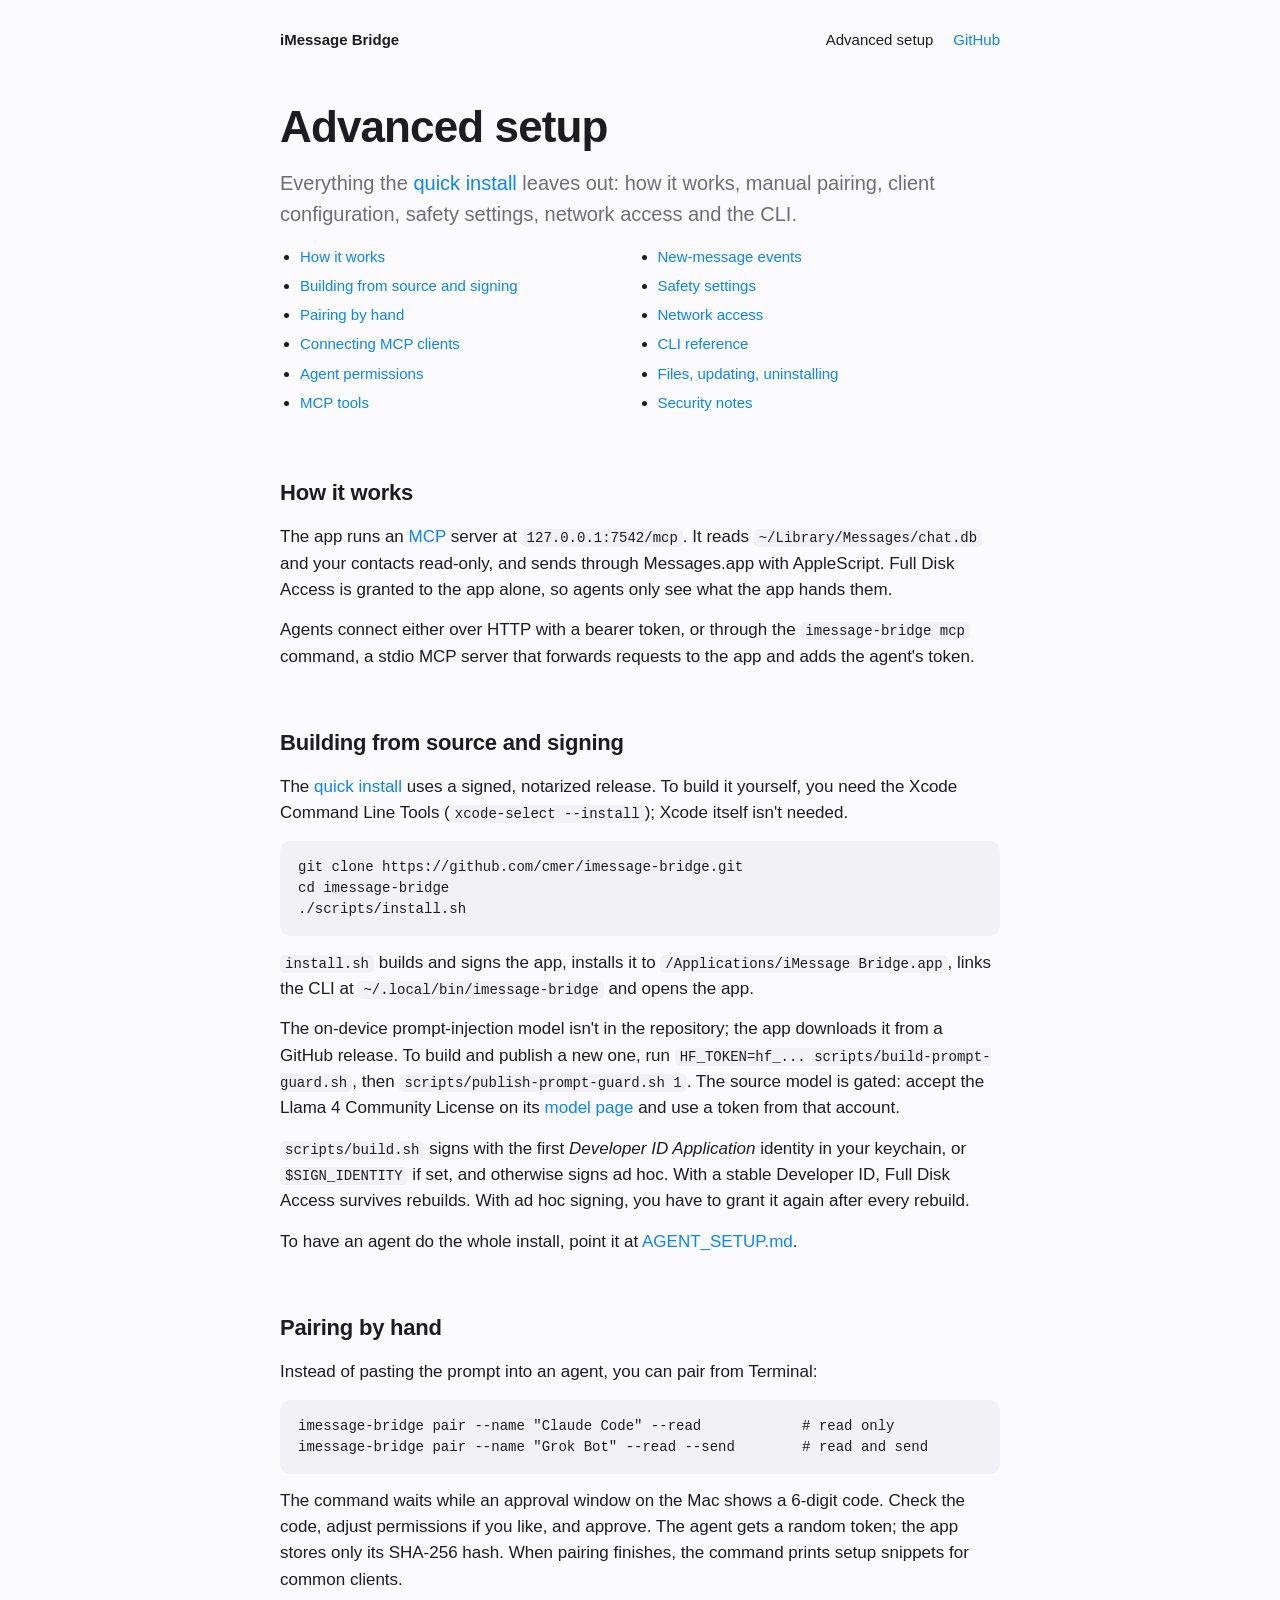
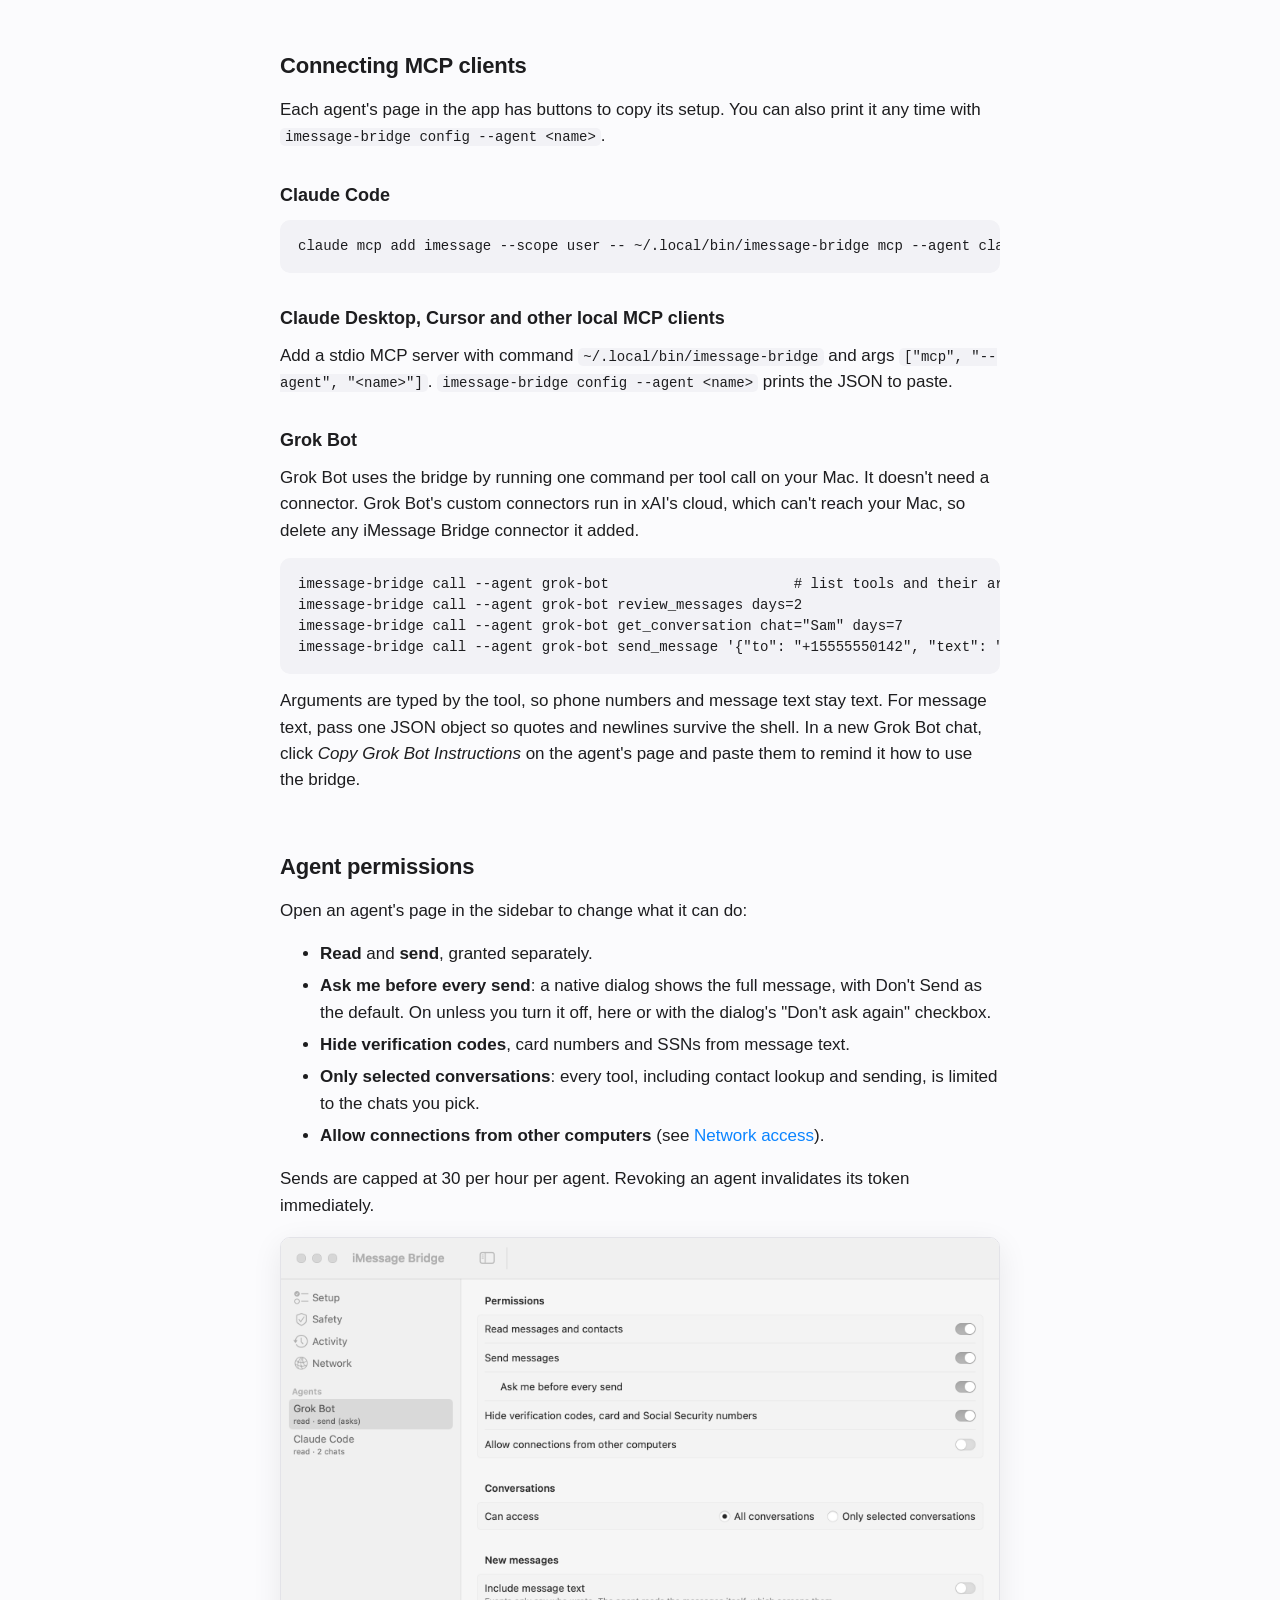
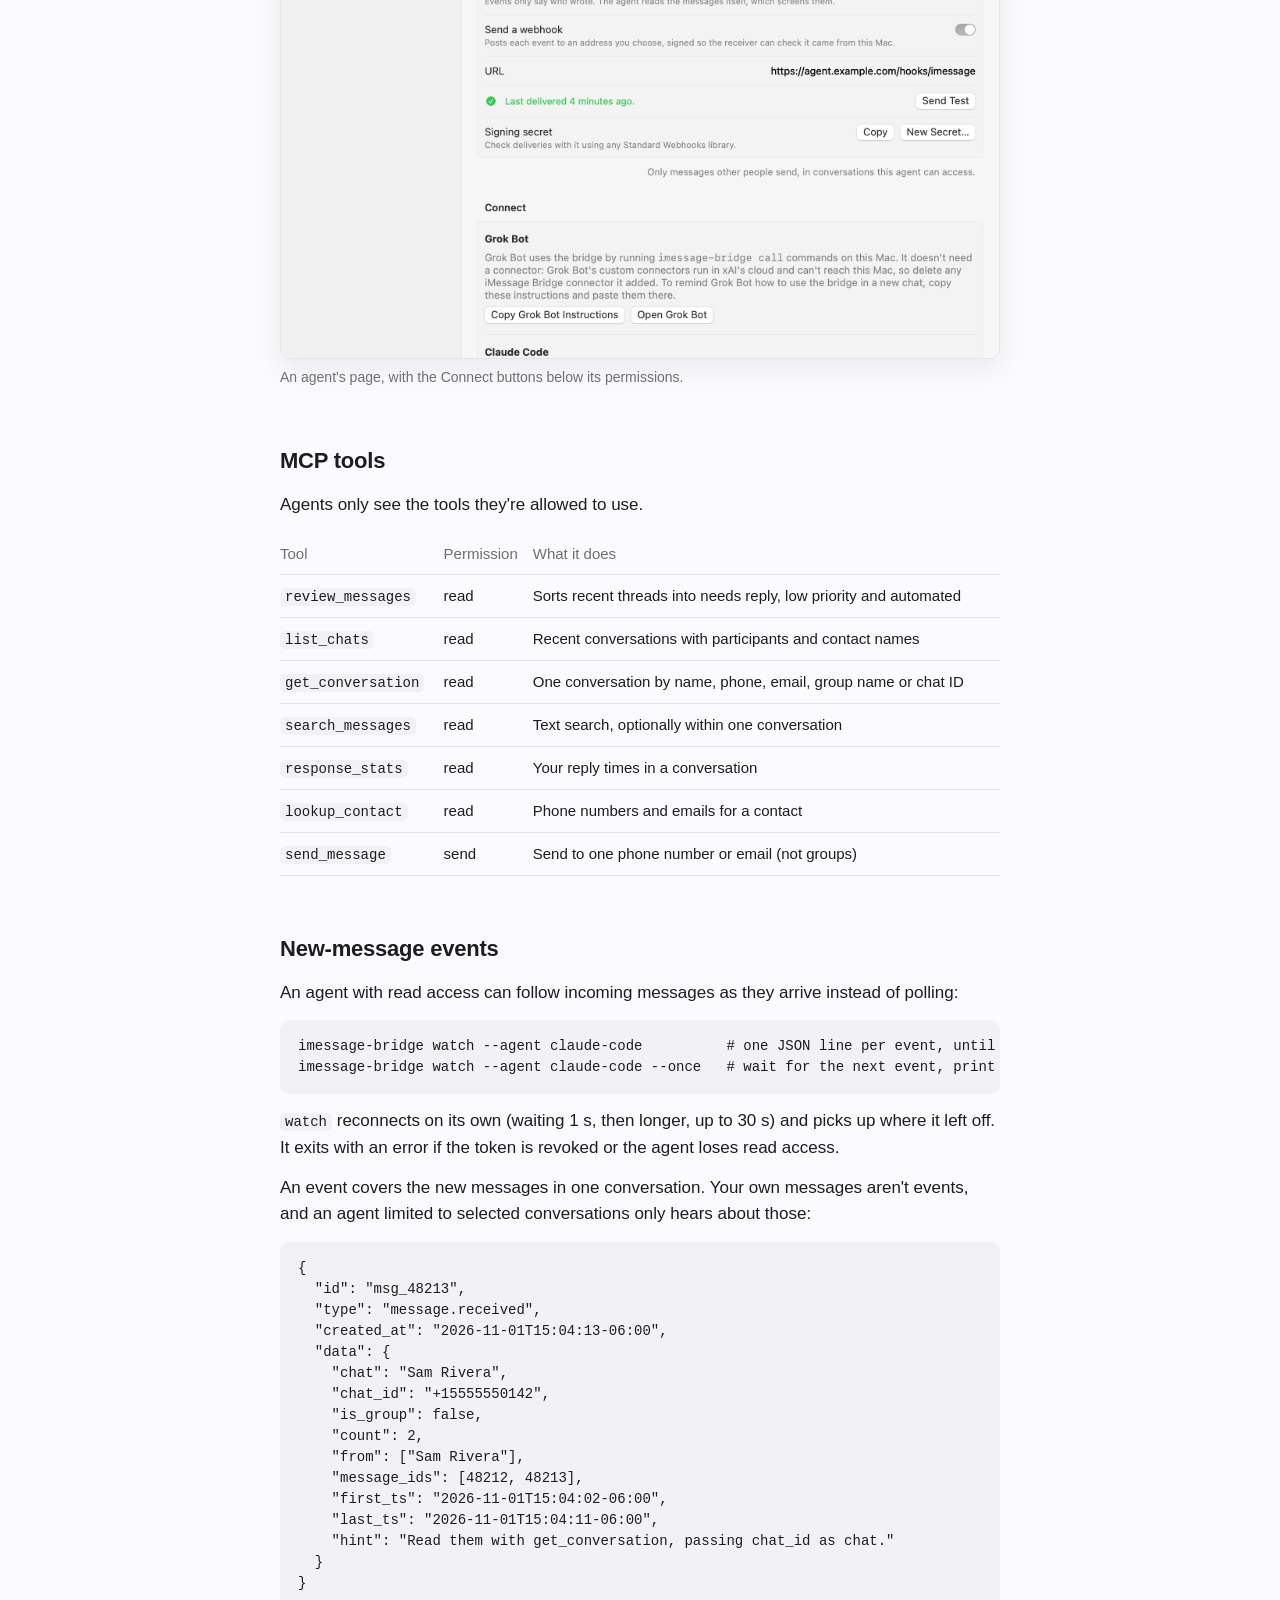
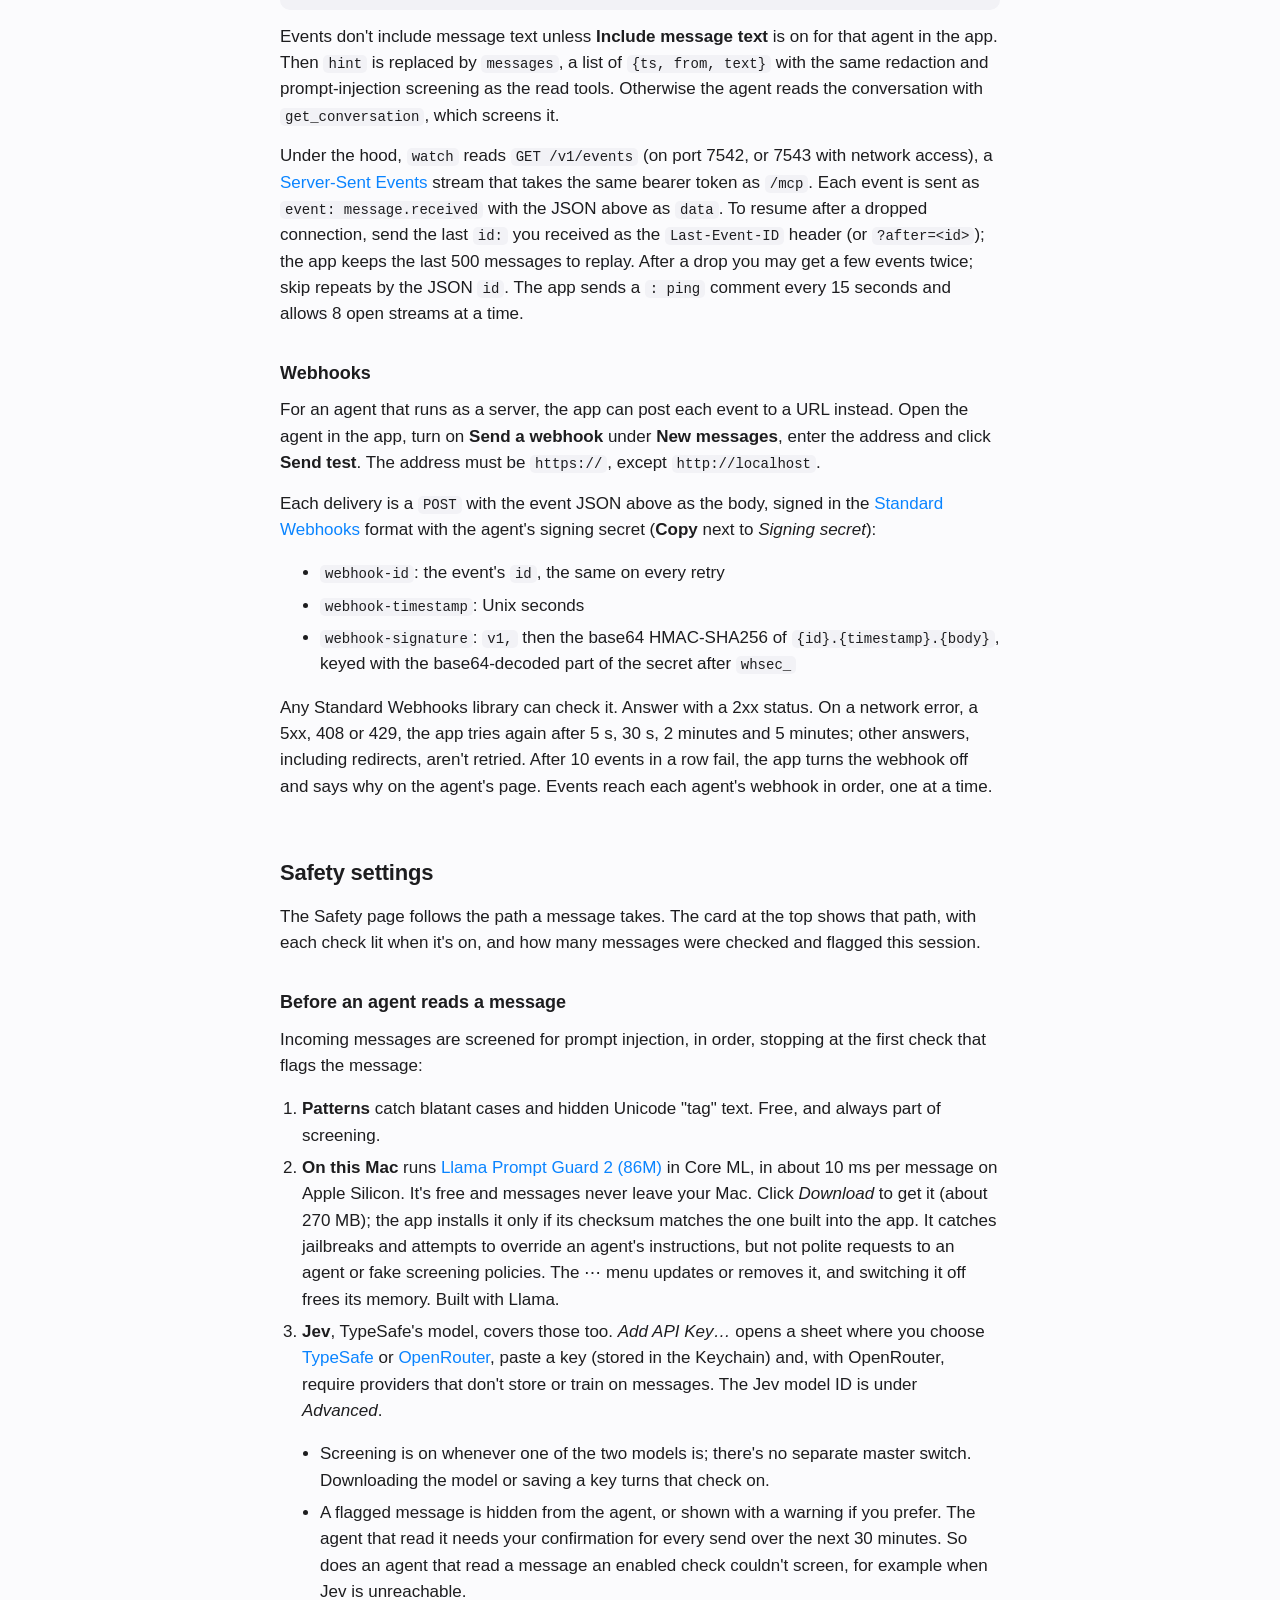
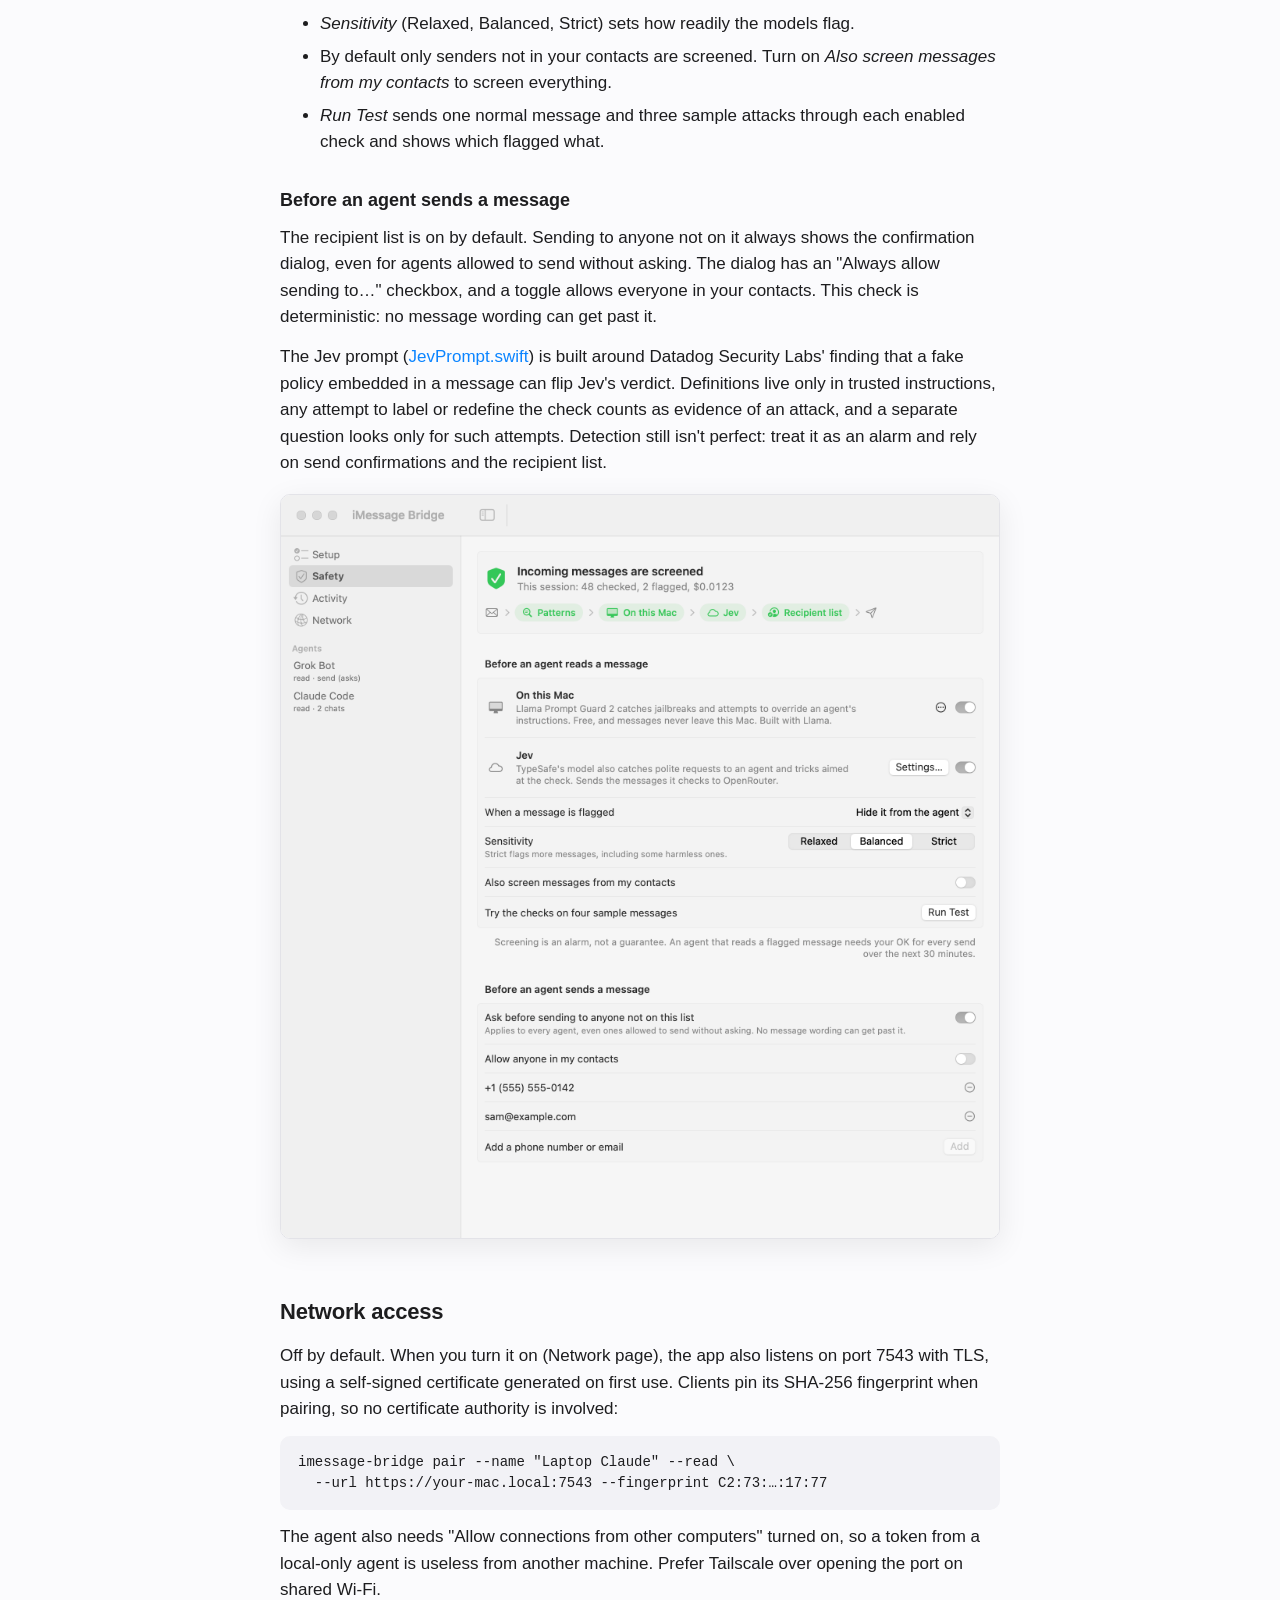
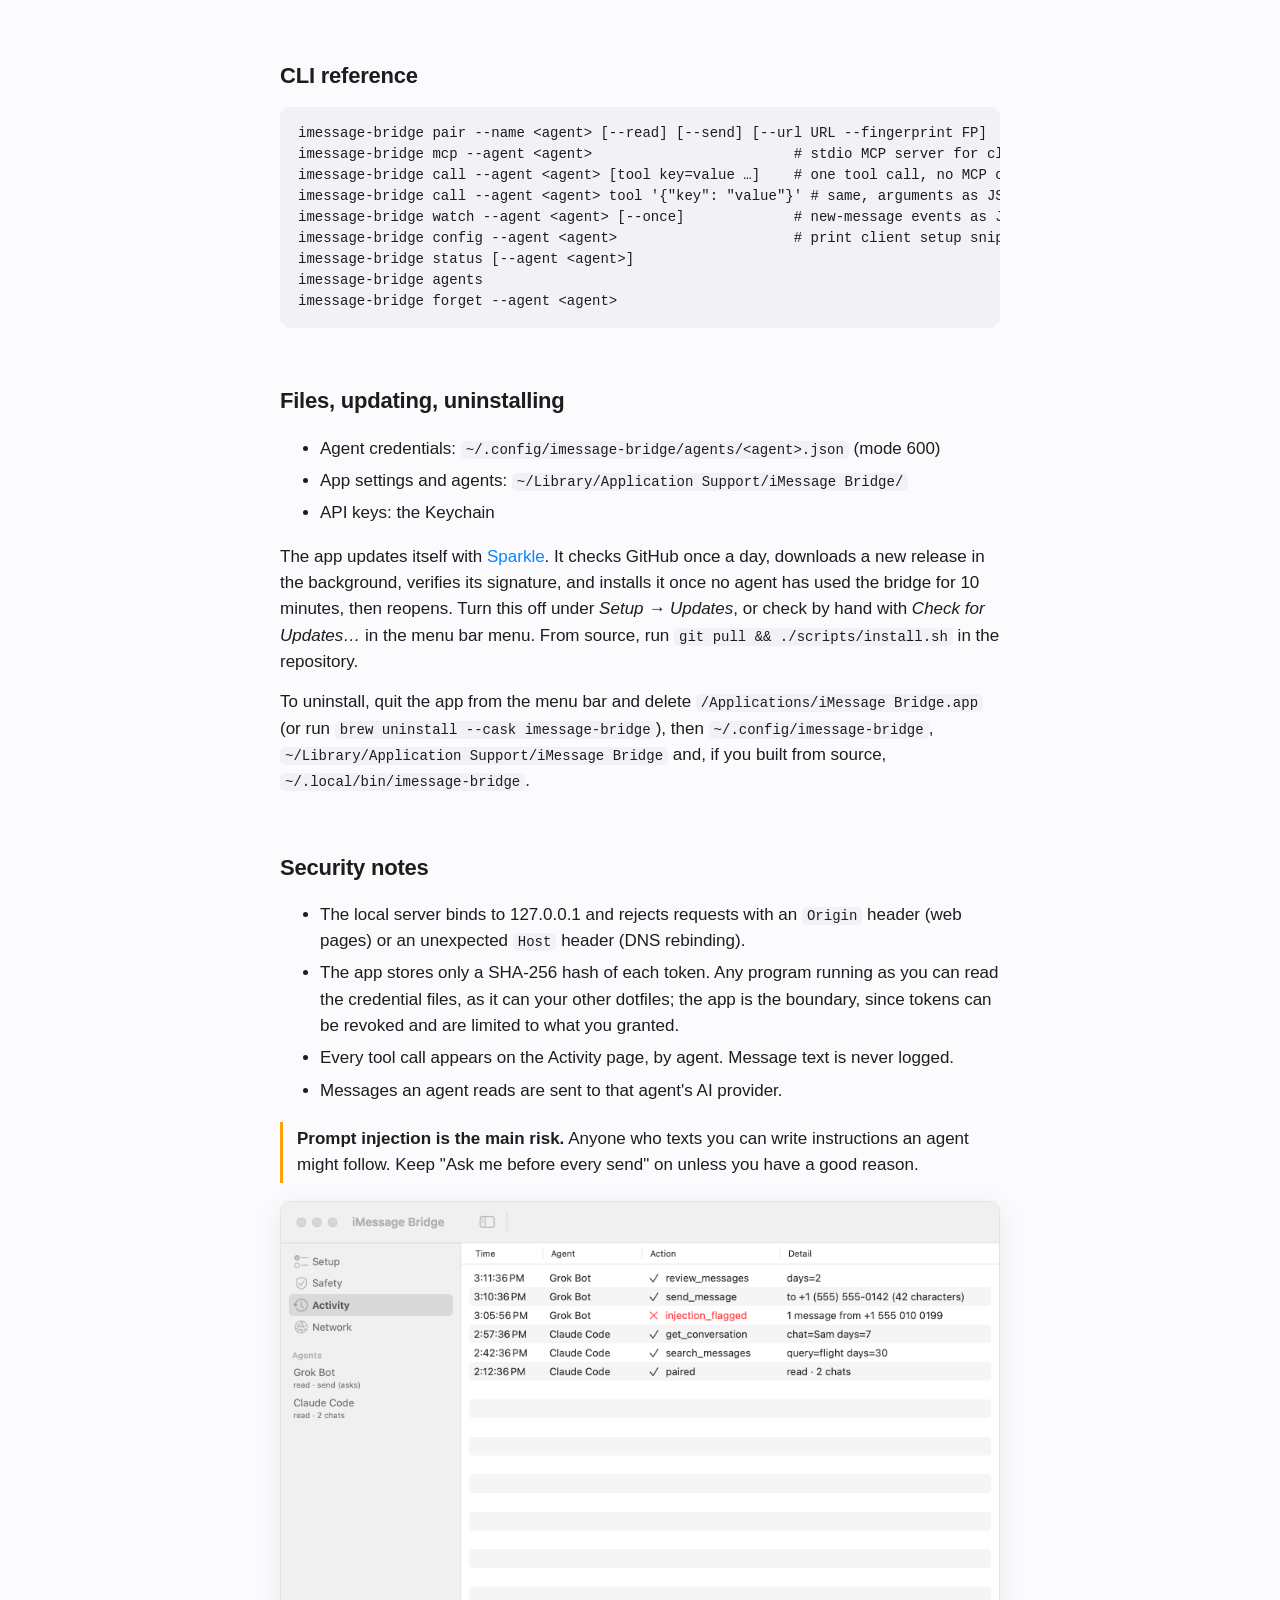
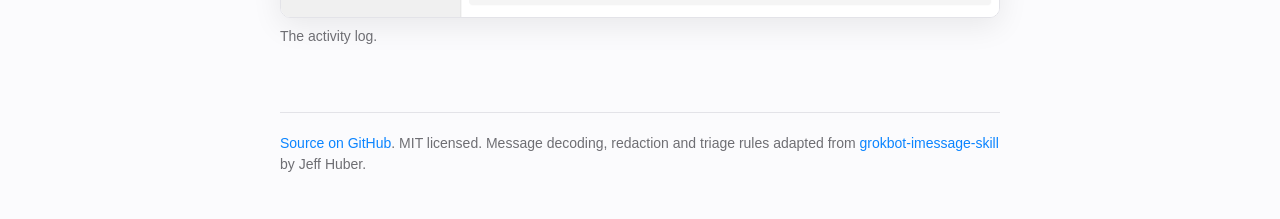
==== commit 381bf882: "Document webhooks and add the changelog entry for new-message events Co-Authored-By: Claude Opus 5.5" ====
--- a/docs/advanced.html
+++ b/docs/advanced.html
@@ -126,8 +126,17 @@
     "hint": "Read them with get_conversation, passing chat_id as chat."
   }
 }</code></pre>
-  <p>Events don't include message text unless it's turned on for that agent in the app. Then <code>hint</code> is replaced by <code>messages</code>, a list of <code>{ts, from, text}</code> with the same redaction and prompt-injection screening as the read tools. Otherwise the agent reads the conversation with <code>get_conversation</code>, which screens it.</p>
+  <p>Events don't include message text unless <strong>Include message text</strong> is on for that agent in the app. Then <code>hint</code> is replaced by <code>messages</code>, a list of <code>{ts, from, text}</code> with the same redaction and prompt-injection screening as the read tools. Otherwise the agent reads the conversation with <code>get_conversation</code>, which screens it.</p>
   <p>Under the hood, <code>watch</code> reads <code>GET /v1/events</code> (on port 7542, or 7543 with network access), a <a href="https://html.spec.whatwg.org/multipage/server-sent-events.html">Server-Sent Events</a> stream that takes the same bearer token as <code>/mcp</code>. Each event is sent as <code>event: message.received</code> with the JSON above as <code>data</code>. To resume after a dropped connection, send the last <code>id:</code> you received as the <code>Last-Event-ID</code> header (or <code>?after=&lt;id&gt;</code>); the app keeps the last 500 messages to replay. After a drop you may get a few events twice; skip repeats by the JSON <code>id</code>. The app sends a <code>: ping</code> comment every 15 seconds and allows 8 open streams at a time.</p>
+  <h3>Webhooks</h3>
+  <p>For an agent that runs as a server, the app can post each event to a URL instead. Open the agent in the app, turn on <strong>Send a webhook</strong> under <strong>New messages</strong>, enter the address and click <strong>Send test</strong>. The address must be <code>https://</code>, except <code>http://localhost</code>.</p>
+  <p>Each delivery is a <code>POST</code> with the event JSON above as the body, signed in the <a href="https://www.standardwebhooks.com">Standard Webhooks</a> format with the agent's signing secret (<strong>Copy</strong> next to <em>Signing secret</em>):</p>
+  <ul>
+    <li><code>webhook-id</code>: the event's <code>id</code>, the same on every retry</li>
+    <li><code>webhook-timestamp</code>: Unix seconds</li>
+    <li><code>webhook-signature</code>: <code>v1,</code> then the base64 HMAC-SHA256 of <code>{id}.{timestamp}.{body}</code>, keyed with the base64-decoded part of the secret after <code>whsec_</code></li>
+  </ul>
+  <p>Any Standard Webhooks library can check it. Answer with a 2xx status. On a network error, a 5xx, 408 or 429, the app tries again after 5 s, 30 s, 2 minutes and 5 minutes; other answers, including redirects, aren't retried. After 10 events in a row fail, the app turns the webhook off and says why on the agent's page. Events reach each agent's webhook in order, one at a time.</p>
 
   <h2 id="safety">Safety settings</h2>
   <p>The Safety page follows the path a message takes. The card at the top shows that path, with each check lit when it's on, and how many messages were checked and flagged this session.</p>
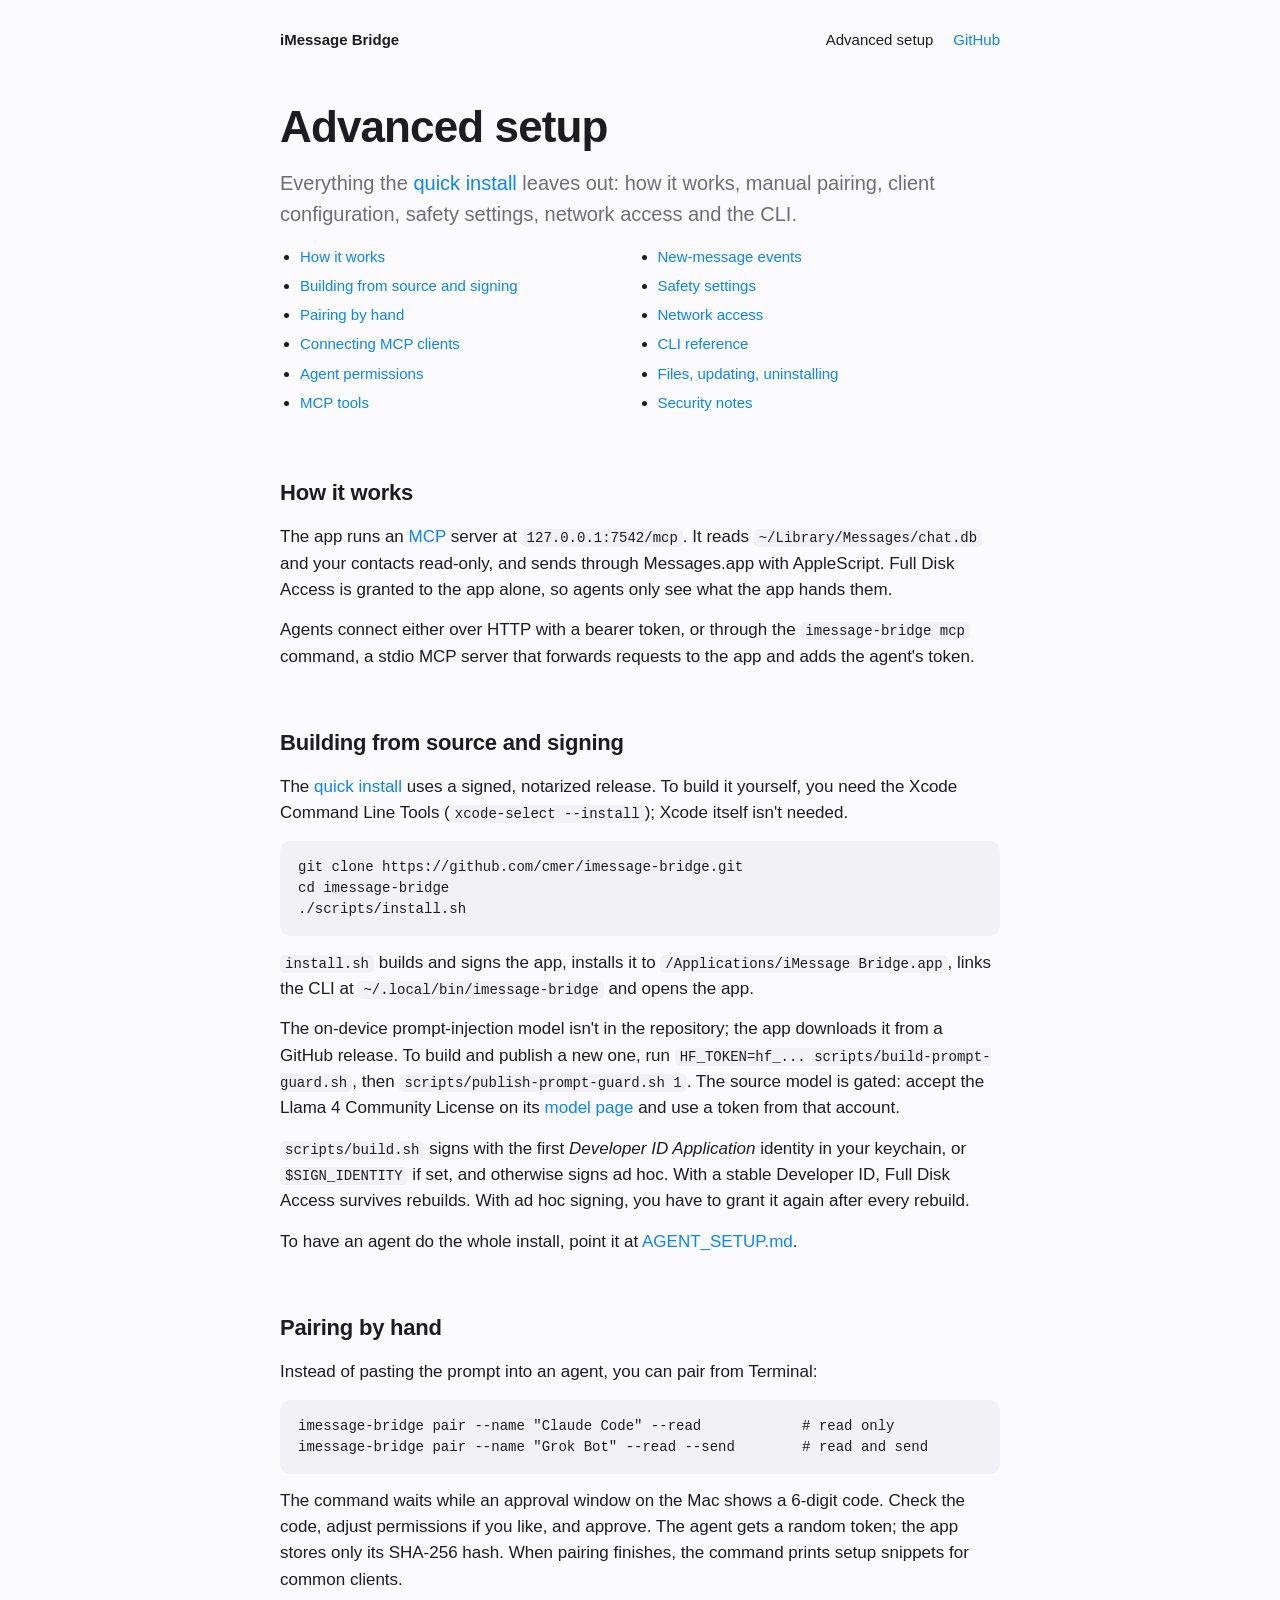
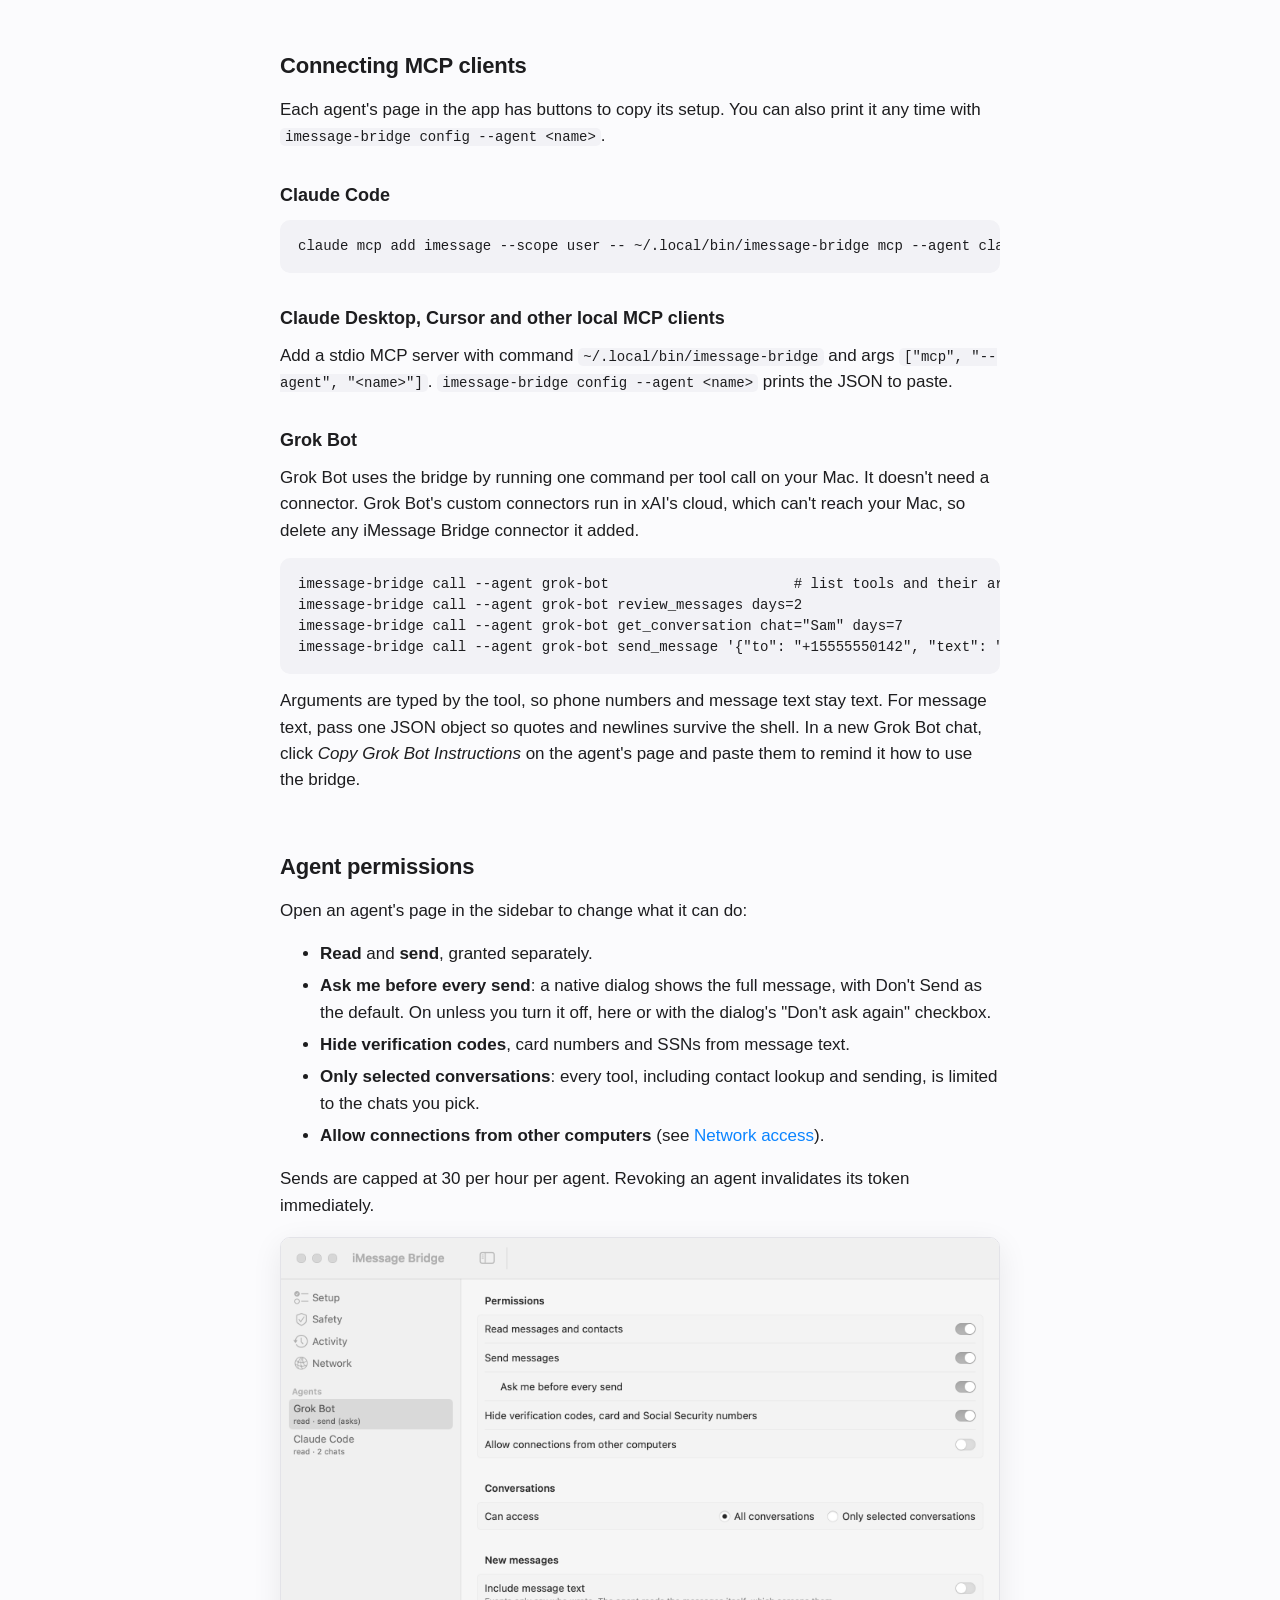
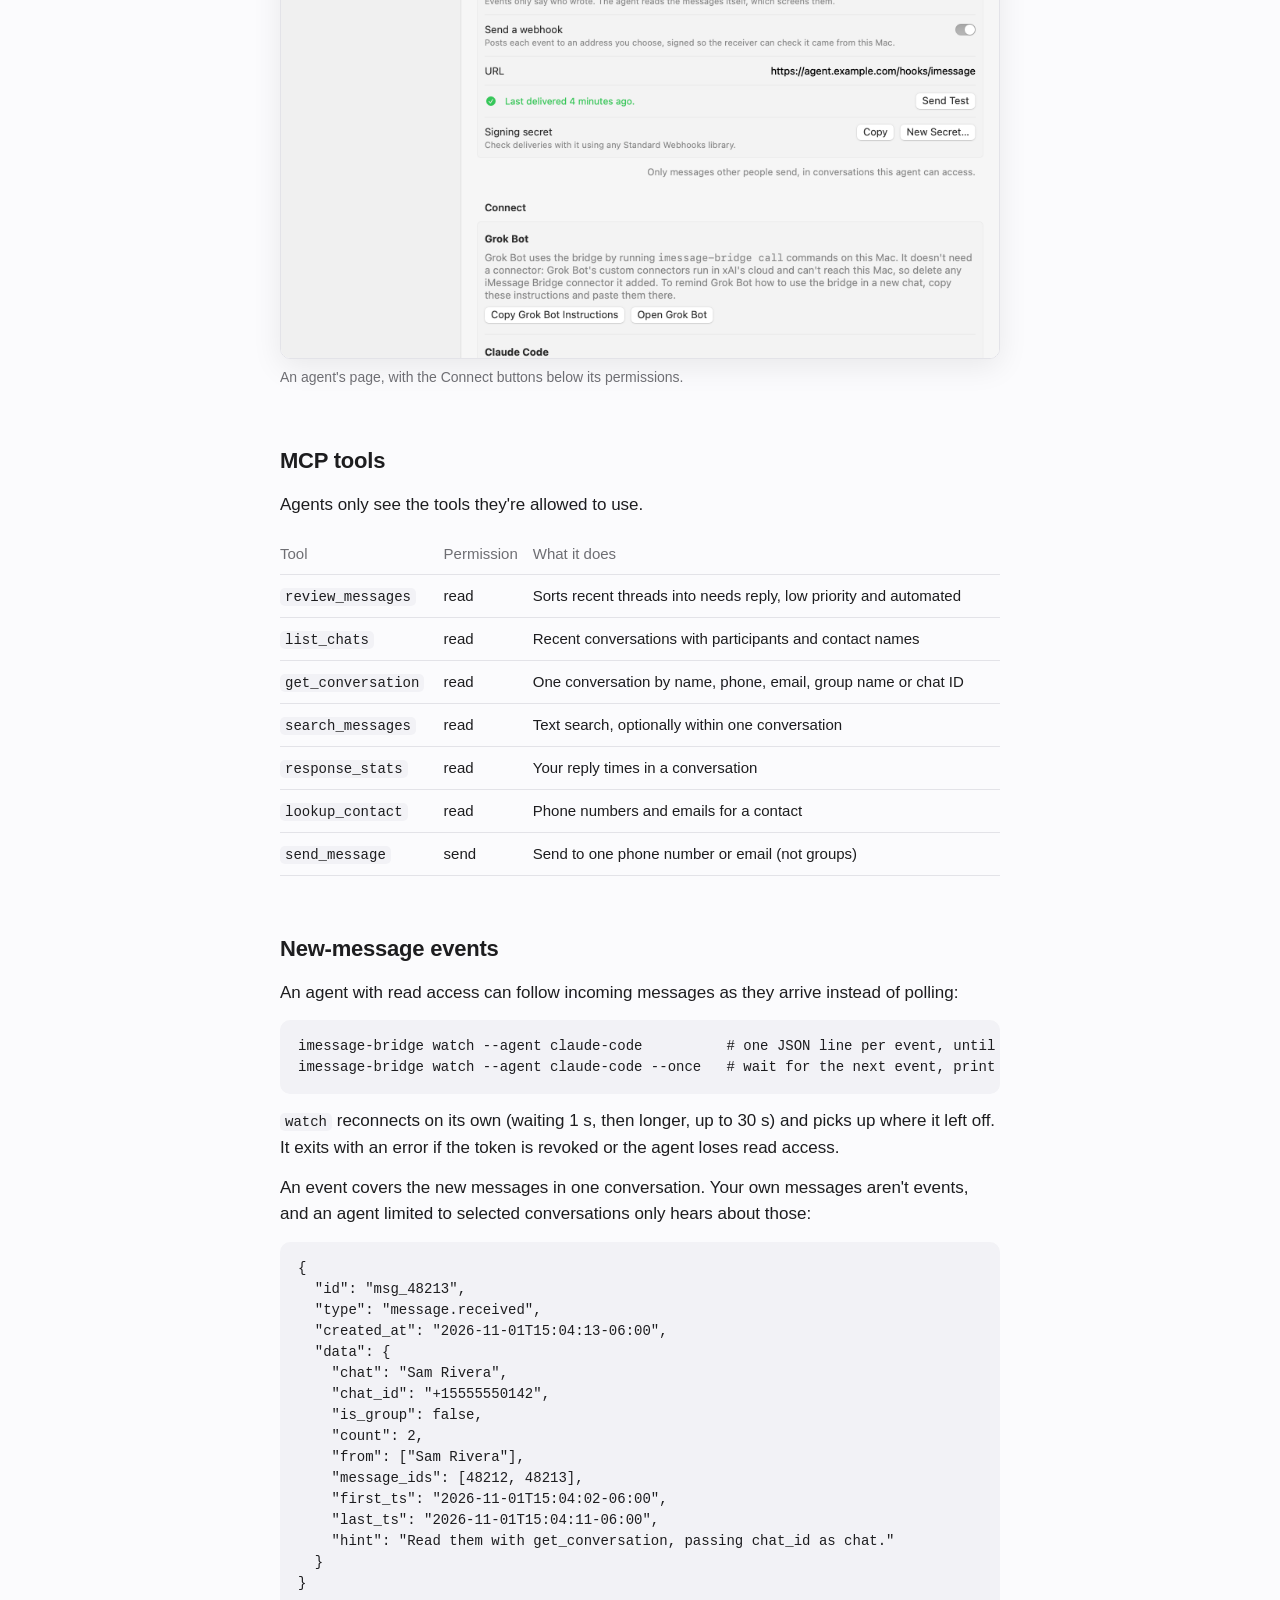
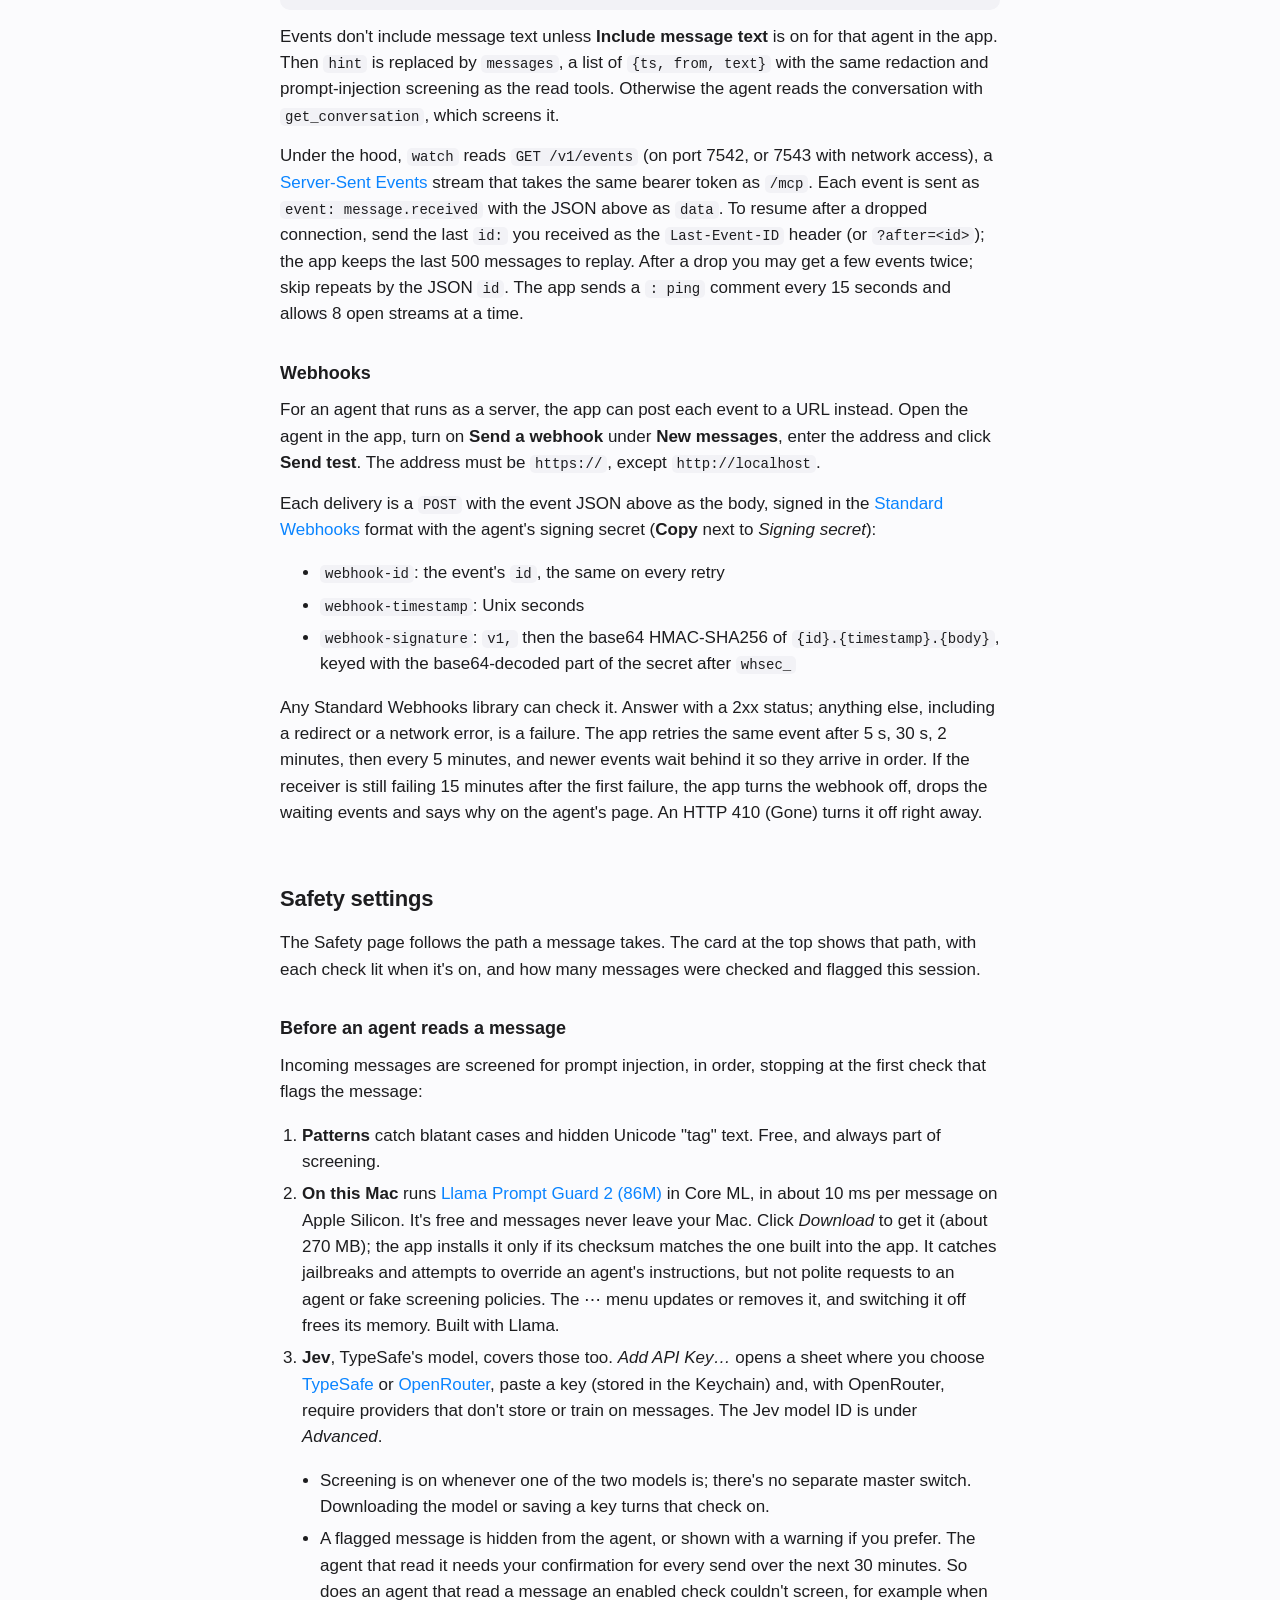
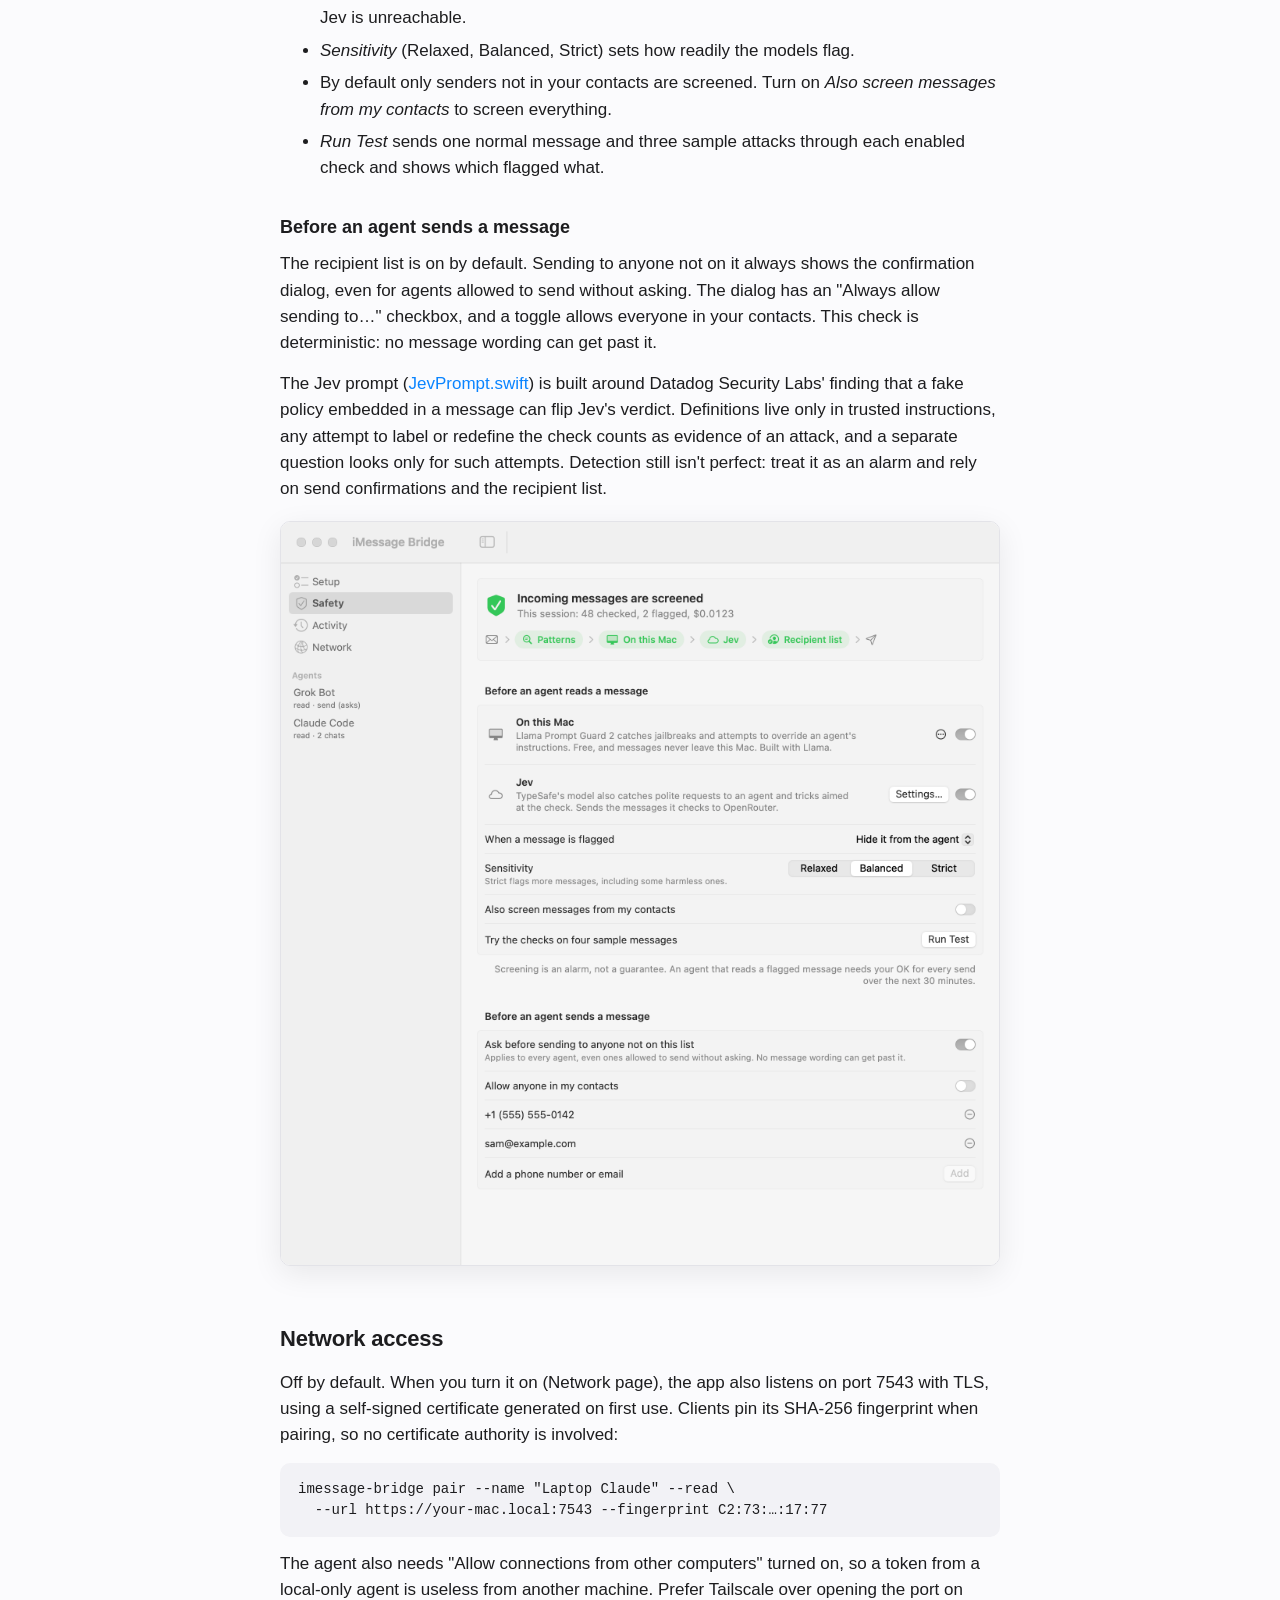
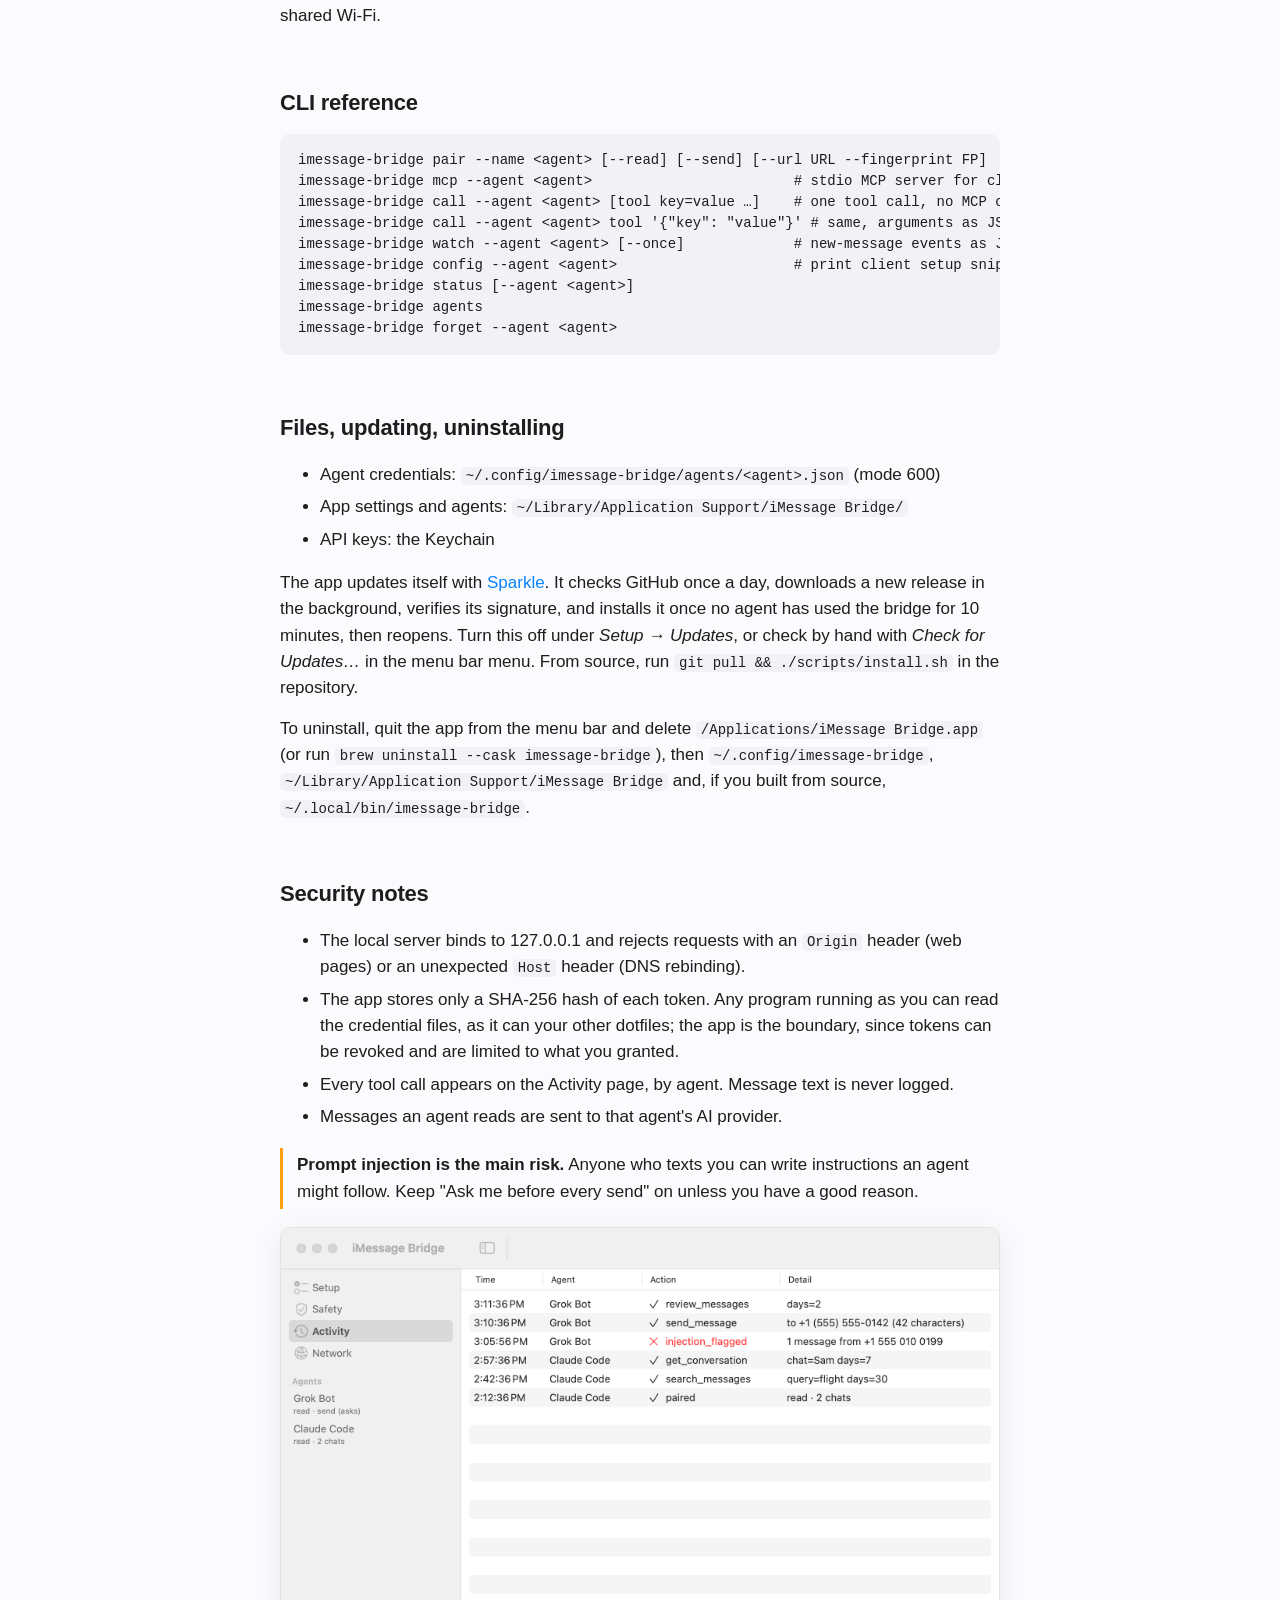
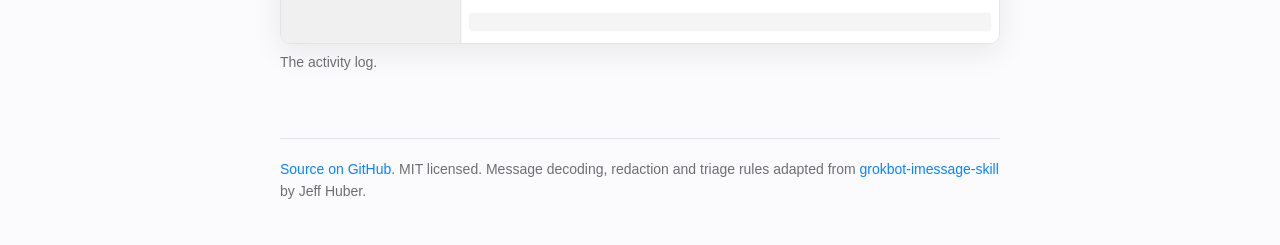
==== commit 98bdf180: "Turn a failing webhook off 15 minutes into the outage Retries belonged to each event, so a dead rece" ====
--- a/docs/advanced.html
+++ b/docs/advanced.html
@@ -136,7 +136,7 @@
     <li><code>webhook-timestamp</code>: Unix seconds</li>
     <li><code>webhook-signature</code>: <code>v1,</code> then the base64 HMAC-SHA256 of <code>{id}.{timestamp}.{body}</code>, keyed with the base64-decoded part of the secret after <code>whsec_</code></li>
   </ul>
-  <p>Any Standard Webhooks library can check it. Answer with a 2xx status. On a network error, a 5xx, 408 or 429, the app tries again after 5 s, 30 s, 2 minutes and 5 minutes; other answers, including redirects, aren't retried. After 10 events in a row fail, the app turns the webhook off and says why on the agent's page. Events reach each agent's webhook in order, one at a time.</p>
+  <p>Any Standard Webhooks library can check it. Answer with a 2xx status; anything else, including a redirect or a network error, is a failure. The app retries the same event after 5 s, 30 s, 2 minutes, then every 5 minutes, and newer events wait behind it so they arrive in order. If the receiver is still failing 15 minutes after the first failure, the app turns the webhook off, drops the waiting events and says why on the agent's page. An HTTP 410 (Gone) turns it off right away.</p>
 
   <h2 id="safety">Safety settings</h2>
   <p>The Safety page follows the path a message takes. The card at the top shows that path, with each check lit when it's on, and how many messages were checked and flagged this session.</p>
